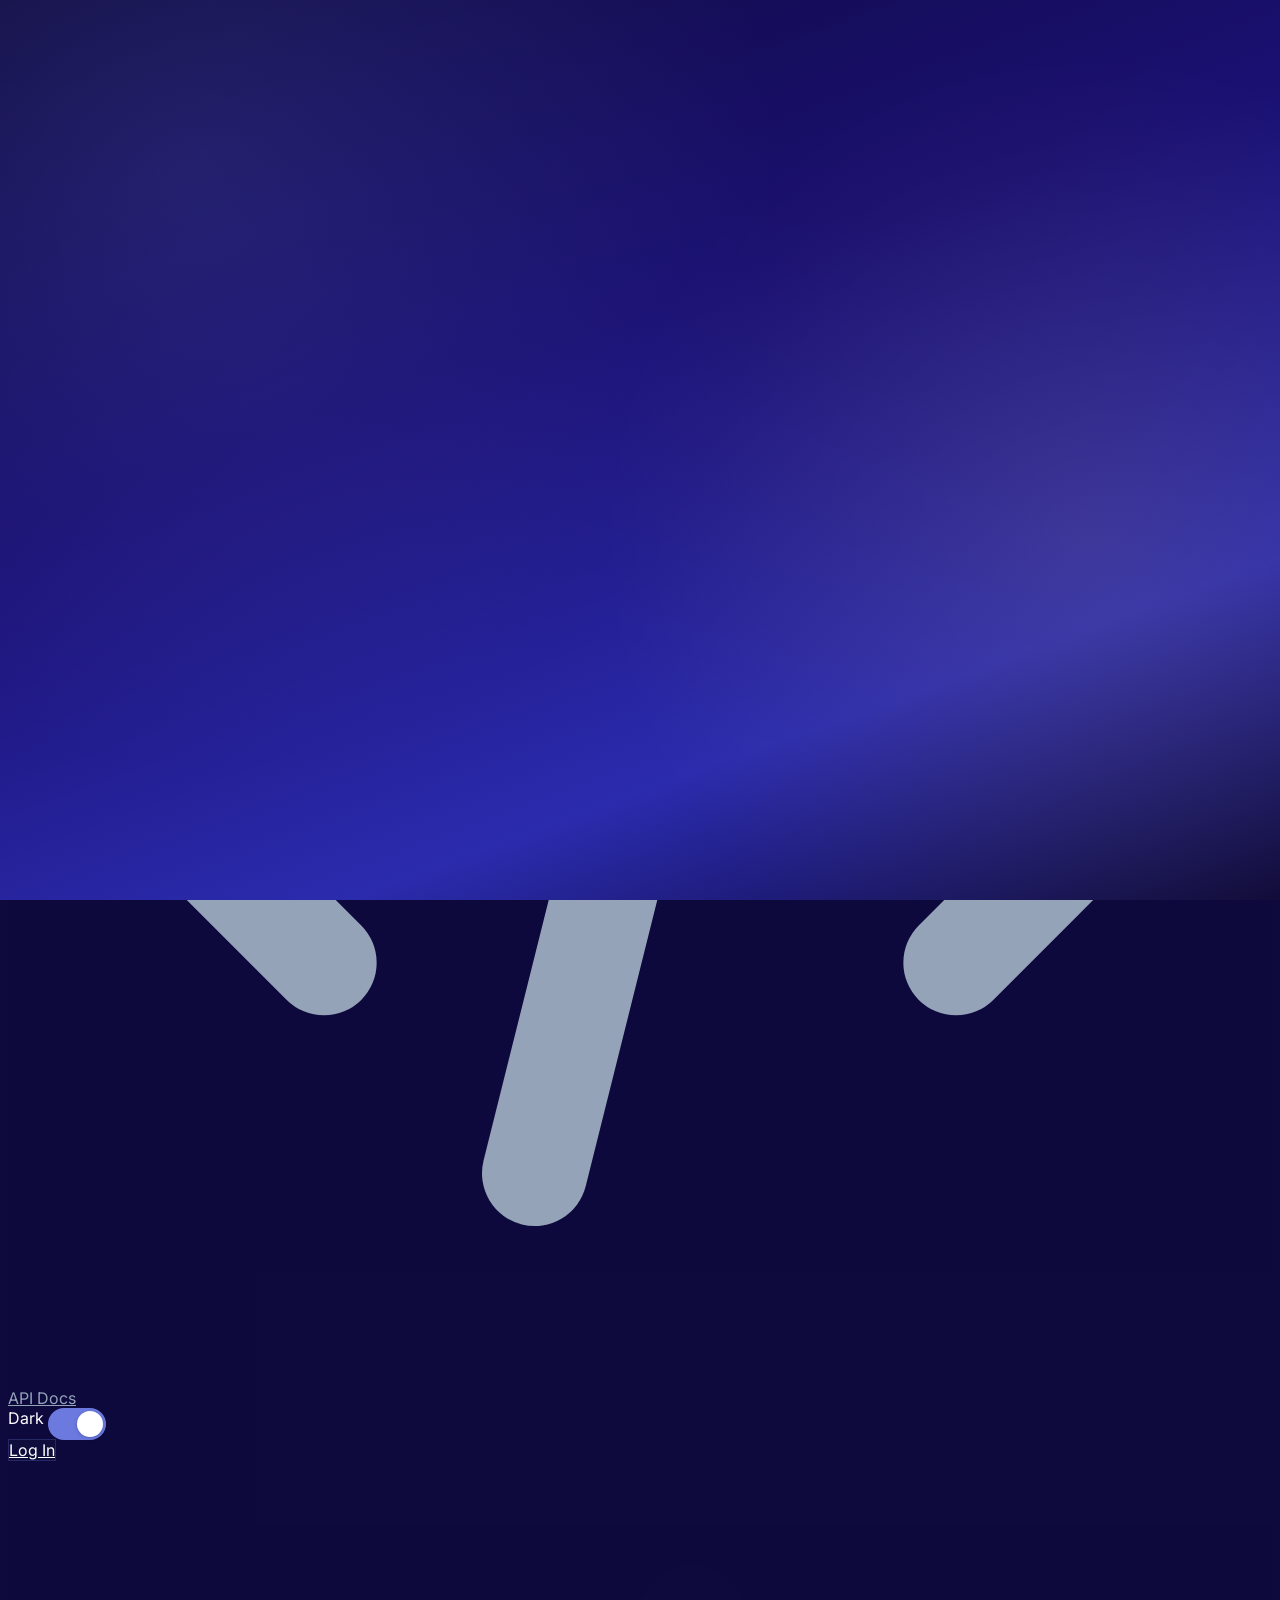
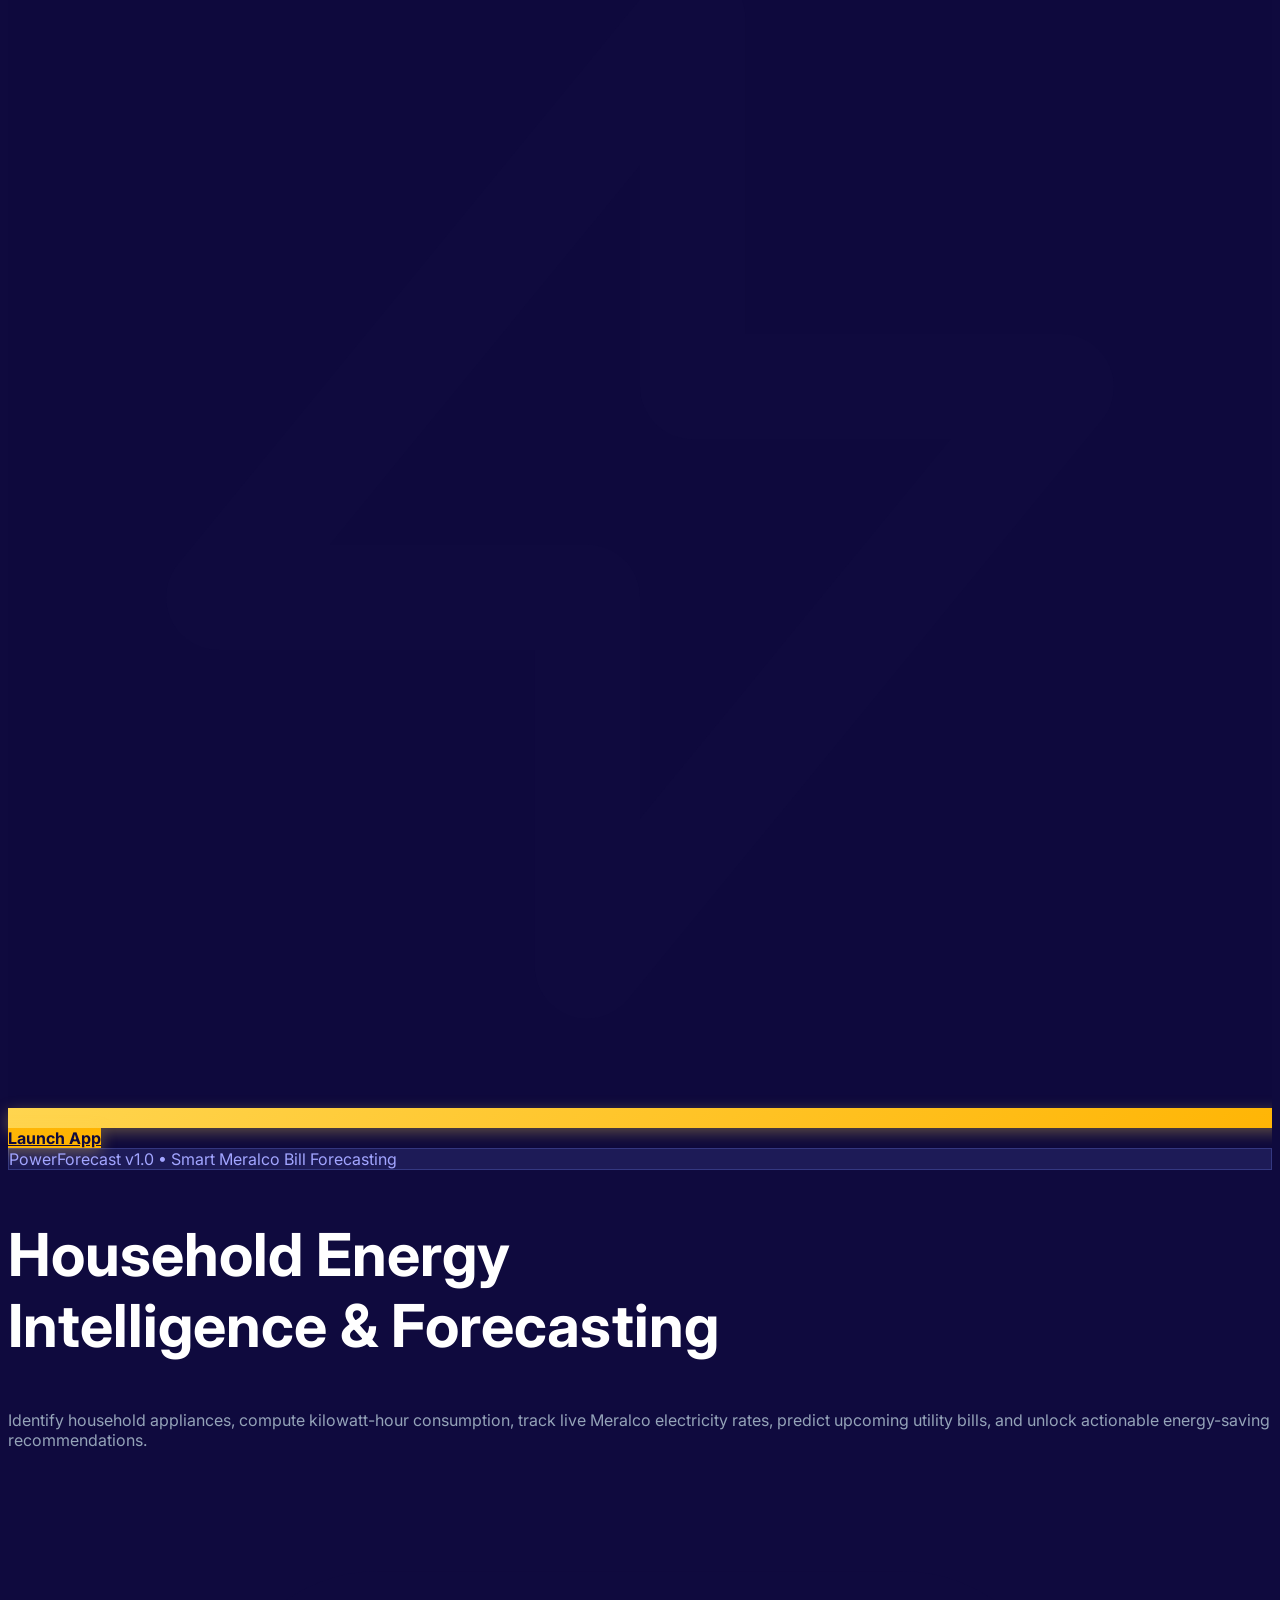
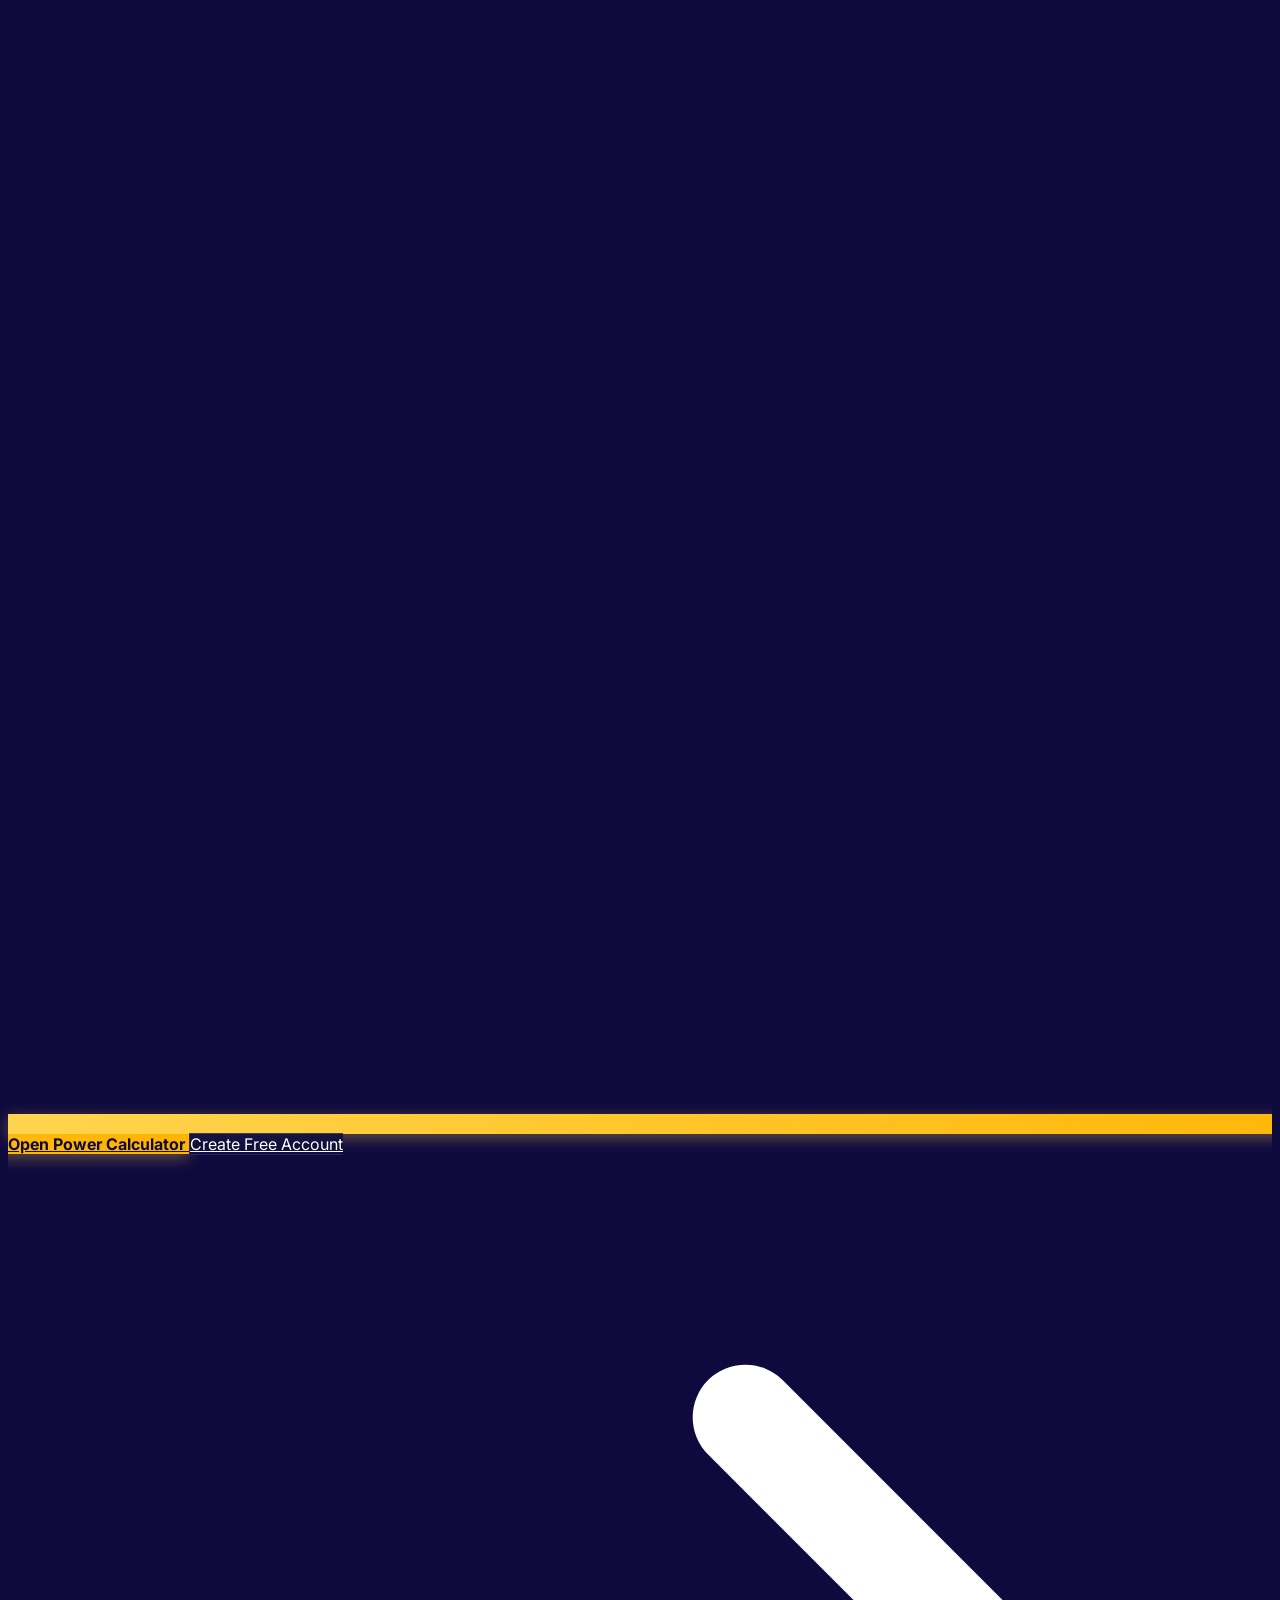
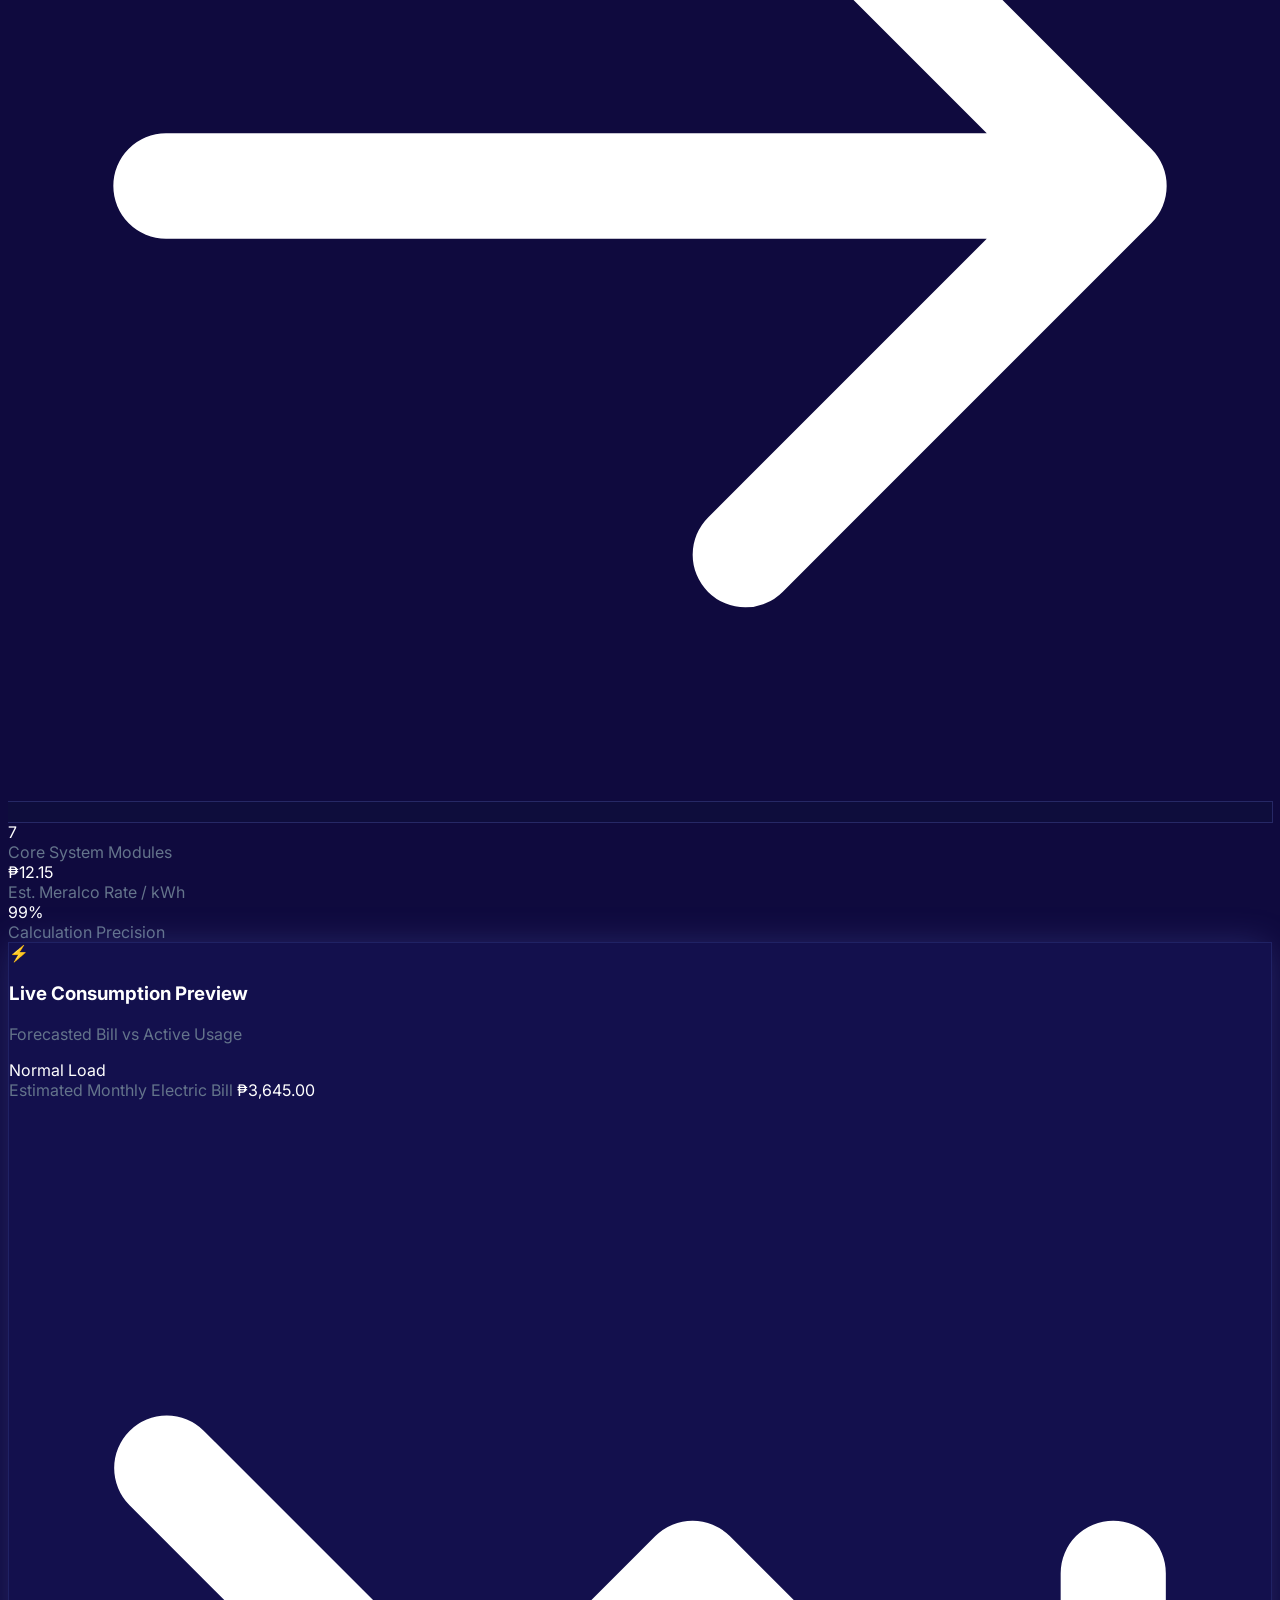
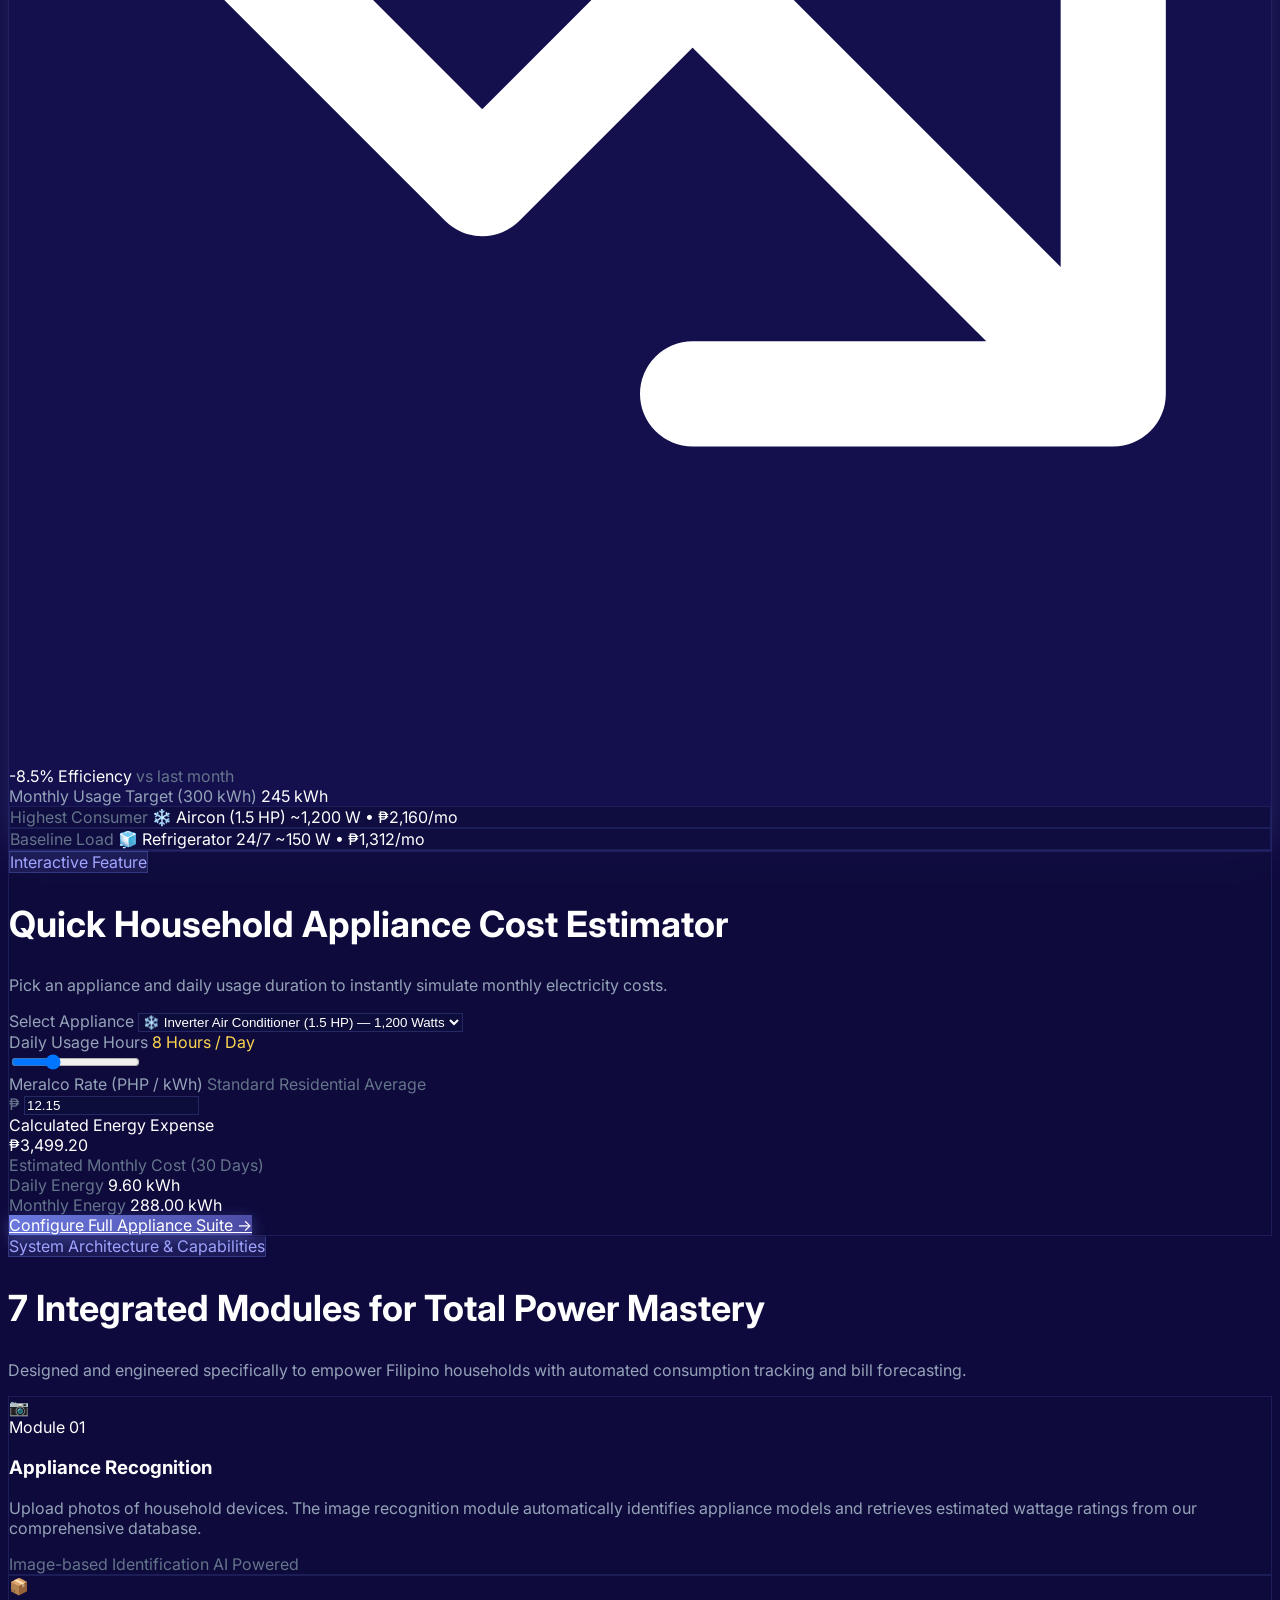
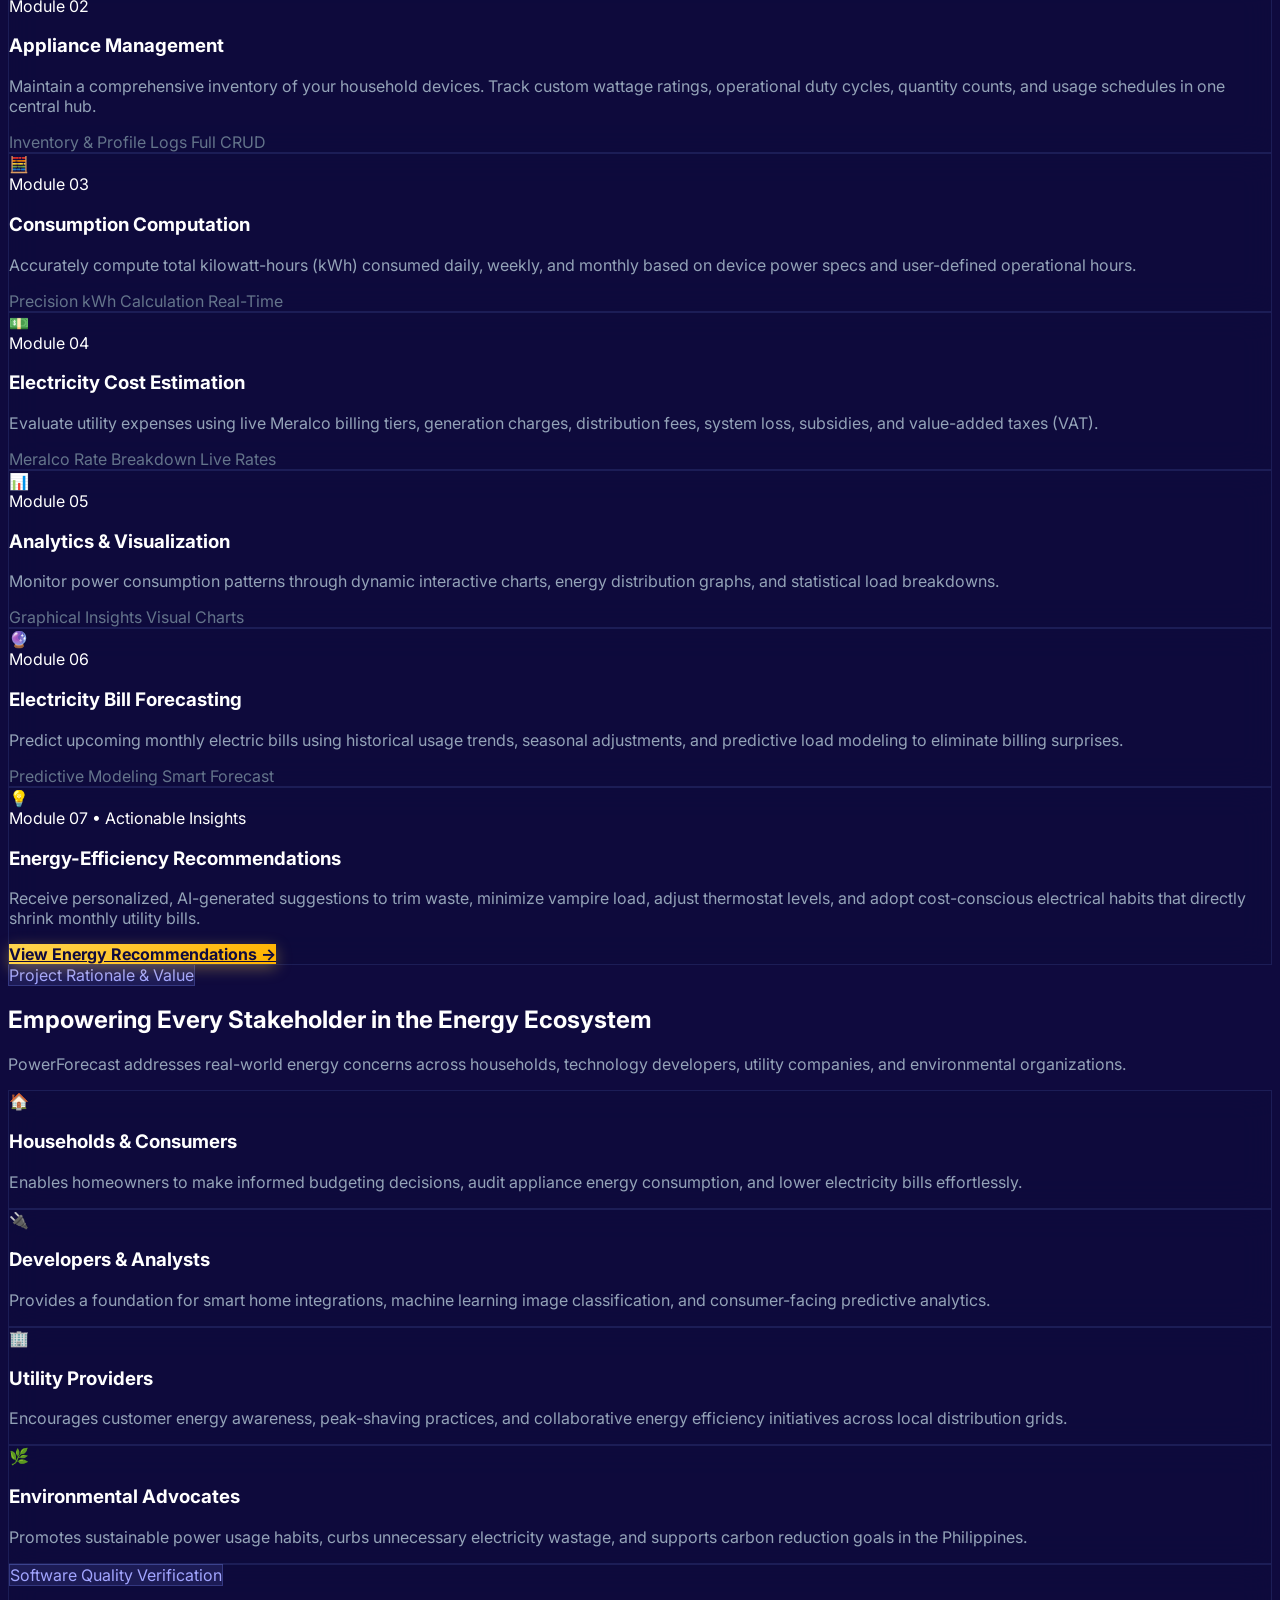
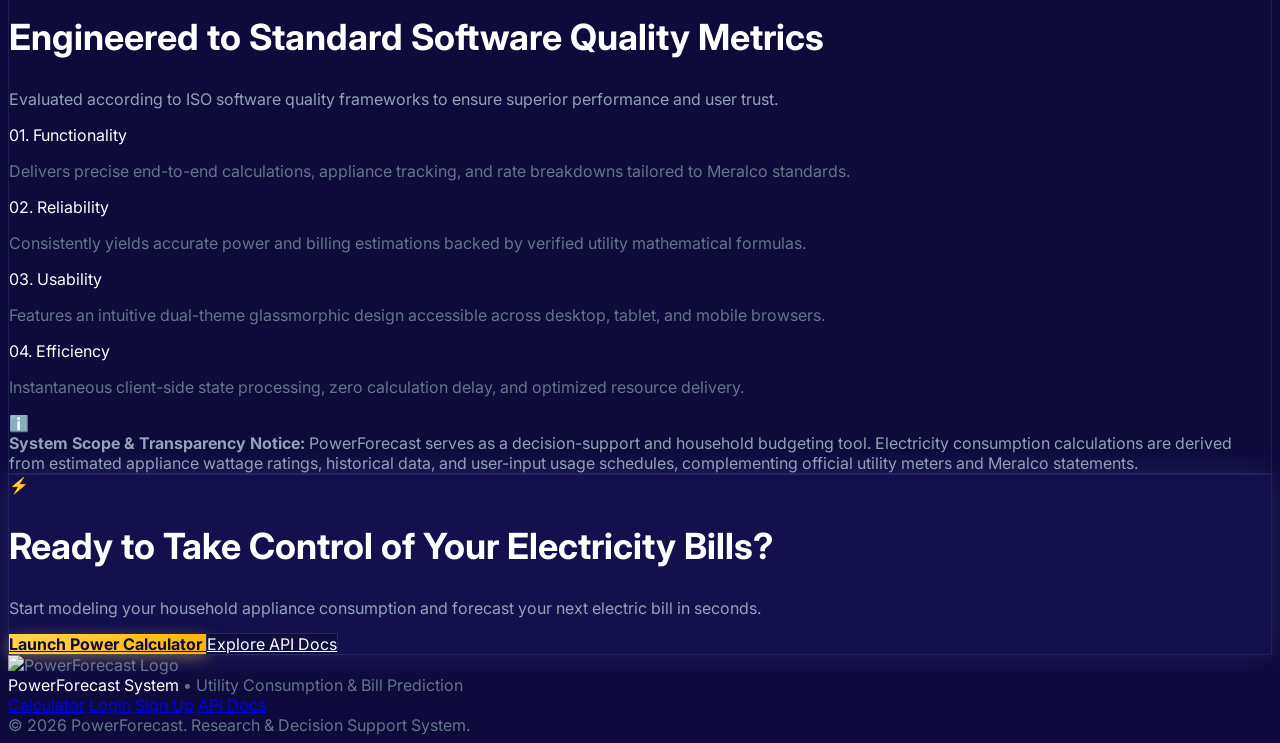
==== index.html @ 188439d1 "Refactor layout responsiveness across all screen sizes and move mobile header controls into hamburge" ====
<!DOCTYPE html>
<html lang="en" data-theme="dark">
<head>
    <meta charset="UTF-8">
    <meta name="viewport" content="width=device-width, initial-scale=1.0">
    <meta name="description" content="PowerForecast - Smart Utility Consumption & Bill Prediction System for Households. Estimate electricity usage, calculate Meralco bills, recognize appliances, and forecast utility expenses.">
    <title>PowerForecast — Household Utility & Bill Prediction System</title>
    <!-- Tailwind CSS CDN -->
    <script src="https://cdn.tailwindcss.com"></script>
    <!-- Google Fonts (Inter) -->
    <link rel="preconnect" href="https://fonts.googleapis.com">
    <link rel="preconnect" href="https://fonts.gstatic.com" crossorigin>
    <link href="https://fonts.googleapis.com/css2?family=Inter:wght@300;400;500;600;700;800;900&display=swap" rel="stylesheet">
    <script>
        (function() {
            const savedTheme = localStorage.getItem('powerforecast_theme');
            if (savedTheme === 'light') {
                document.documentElement.setAttribute('data-theme', 'light');
            } else {
                document.documentElement.setAttribute('data-theme', 'dark');
            }
        })();
    </script>
    <script>
        tailwind.config = {
            darkMode: 'class',
            theme: {
                extend: {
                    fontFamily: {
                        sans: ['Inter', 'sans-serif'],
                    },
                    colors: {
                        pf: {
                            50: '#eef0ff',
                            100: '#dfe3ff',
                            200: '#c5caff',
                            300: '#a2a5ff',
                            400: '#8183fc',
                            500: '#6c7ae0',
                            600: '#5a5cc7',
                            700: '#4a49a2',
                            800: '#1a1072',
                            900: '#0d0d5e',
                            950: '#090940',
                        },
                        accent: {
                            400: '#ffd54f',
                            500: '#ffc107',
                        }
                    }
                }
            }
        }
    </script>
    <style>
        :root {
            --transition-speed: 0.5s;
            --transition-ease: cubic-bezier(0.4, 0, 0.2, 1);
        }

        /* ===== Theme Variables ===== */
        [data-theme="dark"] {
            --page-bg: #0f0a3e;
            --card-bg: rgba(15, 12, 60, 0.72);
            --card-border: rgba(108, 122, 224, 0.16);
            --card-glow-bg: rgba(20, 18, 80, 0.85);
            --text-primary: #ffffff;
            --text-secondary: #94a3b8;
            --text-muted: #64748b;
            --input-bg: rgba(15, 15, 60, 0.85);
            --input-border: rgba(108, 122, 224, 0.25);
            --input-focus: #6c7ae0;
            --accent: #6c7ae0;
            --accent-text: #a2a5ff;
            --highlight: #ffd54f;
            --toggle-label-color: #ffffff;
            --logo-text-color: #ffffff;
            --badge-bg: rgba(108, 122, 224, 0.15);
            --badge-border: rgba(108, 122, 224, 0.3);
            --nav-bg: rgba(15, 10, 62, 0.85);
        }

        [data-theme="light"] {
            --page-bg: #f5f5ff;
            --card-bg: rgba(255, 255, 255, 0.90);
            --card-border: rgba(108, 122, 224, 0.2);
            --card-glow-bg: rgba(255, 255, 255, 0.95);
            --text-primary: #100b46;
            --text-secondary: #3d3e75;
            --text-muted: #696b9e;
            --input-bg: #ffffff;
            --input-border: rgba(108, 122, 224, 0.28);
            --input-focus: #5a5cc7;
            --accent: #5a5cc7;
            --accent-text: #3b3a8c;
            --highlight: #d97706;
            --toggle-label-color: #1a1072;
            --logo-text-color: #1a1072;
            --badge-bg: rgba(90, 92, 199, 0.1);
            --badge-border: rgba(90, 92, 199, 0.25);
            --nav-bg: rgba(255, 255, 255, 0.88);
        }

        html {
            scroll-behavior: smooth;
        }

        body {
            font-family: 'Inter', sans-serif;
            background-color: var(--page-bg);
            color: var(--text-primary);
            transition: background-color var(--transition-speed) var(--transition-ease),
                        color var(--transition-speed) var(--transition-ease);
            overflow-x: hidden;
        }

        /* Background layers */
        .bg-layer {
            position: fixed;
            inset: 0;
            z-index: 0;
            pointer-events: none;
            transition: opacity var(--transition-speed) var(--transition-ease);
        }
        .bg-dark-layer {
            background: 
                radial-gradient(circle at 15% 20%, rgba(108, 122, 224, 0.18) 0%, transparent 45%),
                radial-gradient(circle at 85% 60%, rgba(255, 213, 79, 0.10) 0%, transparent 40%),
                linear-gradient(160deg, #0f0a3e 0%, #1a1072 40%, #2b2bae 75%, #0d0938 100%);
            opacity: 1;
        }
        .bg-light-layer {
            background: 
                radial-gradient(circle at 20% 20%, rgba(108, 122, 224, 0.15) 0%, transparent 50%),
                radial-gradient(circle at 80% 80%, rgba(255, 193, 7, 0.12) 0%, transparent 45%),
                linear-gradient(160deg, #ffffff 0%, #f5f5ff 35%, #e8e6f8 70%, #d8d4f0 100%);
            opacity: 0;
        }
        [data-theme="light"] .bg-dark-layer { opacity: 0; }
        [data-theme="light"] .bg-light-layer { opacity: 1; }

        /* Glassmorphic Cards */
        .glass-card {
            background: var(--card-bg);
            backdrop-filter: blur(16px);
            -webkit-backdrop-filter: blur(16px);
            border: 1px solid var(--card-border);
            transition: background var(--transition-speed) var(--transition-ease),
                        border-color var(--transition-speed) var(--transition-ease),
                        transform 0.3s ease, box-shadow 0.3s ease;
        }
        .glass-card:hover {
            border-color: rgba(108, 122, 224, 0.4);
            box-shadow: 0 12px 30px -10px rgba(108, 122, 224, 0.25);
        }

        .glow-card {
            background: var(--card-glow-bg);
            backdrop-filter: blur(20px);
            -webkit-backdrop-filter: blur(20px);
            border: 1px solid var(--card-border);
            box-shadow: 0 0 35px -5px rgba(108, 122, 224, 0.3);
        }

        /* Typography & Theme Classes */
        .t-primary { color: var(--text-primary); transition: color var(--transition-speed) var(--transition-ease); }
        .t-secondary { color: var(--text-secondary); transition: color var(--transition-speed) var(--transition-ease); }
        .t-muted { color: var(--text-muted); transition: color var(--transition-speed) var(--transition-ease); }
        .t-accent { color: var(--accent-text); transition: color var(--transition-speed) var(--transition-ease); }
        .text-gold { color: var(--highlight); }

        /* Form elements */
        .pf-input {
            background: var(--input-bg);
            border: 1px solid var(--input-border);
            color: var(--text-primary);
            transition: all 0.2s ease;
        }
        .pf-input:focus {
            border-color: var(--input-focus);
            box-shadow: 0 0 0 3px rgba(108, 122, 224, 0.25);
            outline: none;
        }

        /* Buttons */
        .btn-primary {
            background: linear-gradient(135deg, #6c7ae0 0%, #4a49a2 100%);
            color: #ffffff;
            box-shadow: 0 4px 15px rgba(108, 122, 224, 0.4);
            transition: all 0.25s ease;
        }
        .btn-primary:hover {
            transform: translateY(-2px);
            box-shadow: 0 8px 25px rgba(108, 122, 224, 0.6);
            filter: brightness(1.08);
        }

        .btn-gold {
            background: linear-gradient(135deg, #ffd54f 0%, #ffb300 100%);
            color: #0f0a3e;
            font-weight: 700;
            box-shadow: 0 4px 15px rgba(255, 213, 79, 0.35);
            transition: all 0.25s ease;
        }
        .btn-gold:hover {
            transform: translateY(-2px);
            box-shadow: 0 8px 25px rgba(255, 213, 79, 0.55);
            filter: brightness(1.05);
        }

        .btn-secondary {
            background: var(--input-bg);
            border: 1px solid var(--input-border);
            color: var(--text-primary);
            transition: all 0.2s ease;
        }
        .btn-secondary:hover {
            border-color: var(--accent);
            color: var(--accent-text);
            transform: translateY(-1px);
        }

        /* Toggle switch */
        .toggle-switch { position: relative; width: 58px; height: 32px; cursor: pointer; display: inline-block; }
        .toggle-switch input { opacity: 0; width: 0; height: 0; }
        .toggle-slider {
            position: absolute; inset: 0;
            background: rgba(108, 122, 224, 0.3);
            border-radius: 16px;
            transition: background 0.3s ease;
        }
        .toggle-slider::before {
            content: '';
            position: absolute; top: 3px; left: 3px;
            width: 26px; height: 26px;
            background: #ffffff;
            border-radius: 50%;
            transition: transform 0.3s ease;
            box-shadow: 0 1px 4px rgba(0,0,0,0.2);
        }
        .toggle-switch input:checked + .toggle-slider { background: var(--accent); }
        .toggle-switch input:checked + .toggle-slider::before { transform: translateX(26px); }

        /* Module card badges */
        .module-badge {
            background: var(--badge-bg);
            border: 1px solid var(--badge-border);
            color: var(--accent-text);
        }

        /* Custom scrollbar */
        ::-webkit-scrollbar { width: 8px; }
        ::-webkit-scrollbar-track { background: transparent; }
        ::-webkit-scrollbar-thumb { background: var(--input-border); border-radius: 4px; }

        /* ===== Responsive: Fluid Typography ===== */
        .hero-heading { font-size: clamp(1.875rem, 4vw + 0.5rem, 3.75rem); }
        .section-heading { font-size: clamp(1.5rem, 3vw + 0.25rem, 2.25rem); }

        /* ===== Mobile Hamburger Menu ===== */
        .hamburger-btn {
            display: none;
            align-items: center;
            justify-content: center;
            width: 44px;
            height: 44px;
            border: none;
            background: transparent;
            cursor: pointer;
            color: var(--text-primary);
            padding: 0;
            -webkit-tap-highlight-color: transparent;
        }
        .hamburger-btn svg { width: 24px; height: 24px; }

        .mobile-menu-overlay {
            display: none;
            position: fixed;
            inset: 0;
            background: rgba(0,0,0,0.5);
            backdrop-filter: blur(4px);
            -webkit-backdrop-filter: blur(4px);
            z-index: 55;
            opacity: 0;
            transition: opacity 0.3s ease;
        }
        .mobile-menu-overlay.active { opacity: 1; }

        .mobile-menu-drawer {
            display: none;
            position: fixed;
            top: 0;
            right: 0;
            width: min(320px, 85vw);
            height: 100%;
            z-index: 60;
            background: var(--nav-bg);
            backdrop-filter: blur(20px);
            -webkit-backdrop-filter: blur(20px);
            border-left: 1px solid var(--card-border);
            flex-direction: column;
            padding: 0;
            transform: translateX(100%);
            transition: transform 0.35s cubic-bezier(0.4, 0, 0.2, 1);
            overflow-y: auto;
        }
        .mobile-menu-drawer.active { transform: translateX(0); }

        .mobile-menu-header {
            display: flex;
            align-items: center;
            justify-content: space-between;
            padding: 1rem 1.25rem;
            border-bottom: 1px solid var(--card-border);
        }
        .mobile-menu-close {
            width: 44px;
            height: 44px;
            display: flex;
            align-items: center;
            justify-content: center;
            border: none;
            background: transparent;
            cursor: pointer;
            color: var(--text-primary);
            border-radius: 0.75rem;
        }
        .mobile-menu-close:hover { background: rgba(108, 122, 224, 0.1); }
        .mobile-menu-close svg { width: 24px; height: 24px; }

        .mobile-menu-links {
            display: flex;
            flex-direction: column;
            padding: 1rem;
            gap: 0.25rem;
        }
        .mobile-menu-links a {
            display: flex;
            align-items: center;
            gap: 0.5rem;
            padding: 0.875rem 1rem;
            border-radius: 0.75rem;
            font-size: 0.9375rem;
            font-weight: 500;
            color: var(--text-secondary);
            text-decoration: none;
            transition: all 0.2s ease;
            min-height: 44px;
        }
        .mobile-menu-links a:hover {
            background: rgba(108, 122, 224, 0.1);
            color: var(--accent-text);
        }

        .mobile-menu-actions {
            padding: 1rem 1.25rem;
            border-top: 1px solid var(--card-border);
            display: flex;
            flex-direction: column;
            gap: 0.75rem;
            margin-top: auto;
        }

        /* ===== Responsive Breakpoints ===== */

        /* Mobile: < 480px */
        @media (max-width: 480px) {
            .stats-grid { grid-template-columns: 1fr !important; text-align: center; }
            .hero-cta-wrap { flex-direction: column; align-items: stretch; }
            .hero-cta-wrap a { justify-content: center; width: 100%; }
        }

        /* Mobile & Tablet: < 768px — Show hamburger */
        @media (max-width: 767px) {
            .hamburger-btn { display: flex; }
            .mobile-menu-overlay,
            .mobile-menu-drawer { display: block; }
            .mobile-menu-drawer { display: flex; }
            .desktop-header-actions .login-btn-desktop { display: none !important; }
        }

        /* Touch targets for touch devices */
        @media (pointer: coarse) {
            .btn-primary, .btn-gold, .btn-secondary,
            a[class*="btn-"], button {
                min-height: 44px;
            }
        }

        /* Ultra-wide: > 1440px */
        @media (min-width: 1441px) {
            .max-w-7xl { max-width: 90rem; }
        }
    </style>
</head>
<body class="min-h-screen flex flex-col relative">

    <!-- Background Animated Gradients -->
    <div class="bg-layer bg-dark-layer"></div>
    <div class="bg-layer bg-light-layer"></div>

    <div class="relative z-10 flex flex-col min-h-screen">

        <!-- Navigation Bar -->
        <header class="sticky top-0 z-50 backdrop-blur-xl border-b transition-all" style="background: var(--nav-bg); border-color: var(--card-border);">
            <div class="max-w-7xl mx-auto px-4 sm:px-6 lg:px-8 py-4 flex items-center justify-between">
                <!-- Brand Logo & Title -->
                <a href="index.html" class="flex items-center gap-3 group">
                    <img src="Assets/LOGO.png" alt="PowerForecast Logo" class="w-10 h-auto drop-shadow-lg group-hover:scale-105 transition-transform">
                    <div>
                        <div class="flex items-center gap-2">
                            <span class="text-xl font-extrabold tracking-tight t-primary">power</span>
                            <span class="text-xl font-extrabold tracking-tight text-gold">forecast</span>
                        </div>
                        <p class="text-[10px] uppercase font-semibold tracking-wider t-muted">Utility & Bill Prediction</p>
                    </div>
                </a>

                <!-- Desktop Nav Links -->
                <nav class="hidden md:flex items-center gap-8 text-sm font-medium" id="desktop-nav">
                    <a href="#features" class="t-secondary hover:t-accent transition-colors">Core Modules</a>
                    <a href="#demo" class="t-secondary hover:t-accent transition-colors">Live Estimator</a>
                    <a href="#impact" class="t-secondary hover:t-accent transition-colors">System Impact</a>
                    <a href="#quality" class="t-secondary hover:t-accent transition-colors">Software Metrics</a>
                    <a href="docs.html" class="t-secondary hover:t-accent transition-colors flex items-center gap-1.5">
                        <svg class="w-4 h-4 text-pf-400" fill="none" stroke="currentColor" viewBox="0 0 24 24">
                            <path stroke-linecap="round" stroke-linejoin="round" stroke-width="2" d="M10 20l4-16m4 4l4 4-4 4M6 16l-4-4 4-4" />
                        </svg>
                        API Docs
                    </a>
                </nav>

                <!-- Actions & Theme Toggle -->
                <div class="flex items-center gap-3 desktop-header-actions">
                    <!-- Theme Toggle -->
                    <div class="flex items-center gap-2 mr-2">
                        <span class="text-xs font-semibold hidden sm:inline" id="theme-label" style="color: var(--toggle-label-color);">Dark</span>
                        <label class="toggle-switch" aria-label="Toggle Theme">
                            <input type="checkbox" id="theme-checkbox" checked onchange="toggleTheme()">
                            <span class="toggle-slider"></span>
                        </label>
                    </div>

                    <a href="login.html" class="login-btn-desktop px-4 py-2 rounded-xl text-sm font-semibold btn-secondary hidden sm:inline-flex items-center gap-2">
                        Log In
                    </a>
                    <a href="home.html" class="hidden sm:flex px-5 py-2.5 rounded-xl text-sm font-bold btn-gold items-center gap-2">
                        <svg class="w-4 h-4" fill="none" stroke="currentColor" viewBox="0 0 24 24">
                            <path stroke-linecap="round" stroke-linejoin="round" stroke-width="2" d="M13 10V3L4 14h7v7l9-11h-7z" />
                        </svg>
                        Launch App
                    </a>

                    <!-- Mobile Hamburger Button -->
                    <button class="hamburger-btn" id="mobile-menu-btn" aria-label="Open navigation menu">
                        <svg fill="none" stroke="currentColor" viewBox="0 0 24 24" stroke-width="2">
                            <path stroke-linecap="round" stroke-linejoin="round" d="M3.75 6.75h16.5M3.75 12h16.5m-16.5 5.25h16.5" />
                        </svg>
                    </button>
                </div>
            </div>
        </header>

        <!-- Mobile Menu Overlay -->
        <div class="mobile-menu-overlay" id="mobile-menu-overlay"></div>

        <!-- Mobile Menu Drawer -->
        <nav class="mobile-menu-drawer" id="mobile-menu-drawer" aria-label="Mobile navigation">
            <div class="mobile-menu-header">
                <a href="index.html" class="flex items-center gap-2">
                    <img src="Assets/LOGO.png" alt="PowerForecast Logo" class="w-8 h-auto">
                    <div class="flex items-center gap-1">
                        <span class="text-lg font-extrabold tracking-tight t-primary">power</span>
                        <span class="text-lg font-extrabold tracking-tight text-gold">forecast</span>
                    </div>
                </a>
                <button class="mobile-menu-close" id="mobile-menu-close" aria-label="Close navigation menu">
                    <svg fill="none" stroke="currentColor" viewBox="0 0 24 24" stroke-width="2">
                        <path stroke-linecap="round" stroke-linejoin="round" d="M6 18L18 6M6 6l12 12" />
                    </svg>
                </button>
            </div>
            <div class="mobile-menu-links">
                <a href="#features" onclick="closeMobileMenu()">Core Modules</a>
                <a href="#demo" onclick="closeMobileMenu()">Live Estimator</a>
                <a href="#impact" onclick="closeMobileMenu()">System Impact</a>
                <a href="#quality" onclick="closeMobileMenu()">Software Metrics</a>
                <a href="docs.html">
                    <svg class="w-4 h-4 text-pf-400" fill="none" stroke="currentColor" viewBox="0 0 24 24">
                        <path stroke-linecap="round" stroke-linejoin="round" stroke-width="2" d="M10 20l4-16m4 4l4 4-4 4M6 16l-4-4 4-4" />
                    </svg>
                    API Docs
                </a>
            </div>
            <div class="mobile-menu-actions">
                <a href="login.html" class="px-4 py-2.5 rounded-xl text-sm font-semibold btn-secondary flex items-center justify-center gap-2">
                    Log In
                </a>
                <a href="home.html" class="px-5 py-2.5 rounded-xl text-sm font-bold btn-gold flex items-center justify-center gap-2">
                    <svg class="w-4 h-4" fill="none" stroke="currentColor" viewBox="0 0 24 24">
                        <path stroke-linecap="round" stroke-linejoin="round" stroke-width="2" d="M13 10V3L4 14h7v7l9-11h-7z" />
                    </svg>
                    Launch App
                </a>
            </div>
        </nav>

        <!-- Hero Section -->
        <section class="max-w-7xl mx-auto px-4 sm:px-6 lg:px-8 pt-12 pb-16 lg:pt-20 lg:pb-24 flex flex-col lg:flex-row items-center gap-12">
            <!-- Left Hero Content -->
            <div class="flex-1 text-center lg:text-left flex flex-col items-center lg:items-start">
                <div class="inline-flex items-center gap-2 px-3.5 py-1.5 rounded-full text-xs font-bold uppercase tracking-wider mb-6 module-badge">
                    <span class="w-2 h-2 rounded-full bg-emerald-400 animate-pulse"></span>
                    PowerForecast v1.0 • Smart Meralco Bill Forecasting
                </div>
                
                <h1 class="font-black tracking-tight leading-tight t-primary hero-heading">
                    Household Energy <br class="hidden sm:inline">
                    <span class="bg-gradient-to-r from-pf-400 via-indigo-400 to-amber-300 bg-clip-text text-transparent">Intelligence & Forecasting</span>
                </h1>

                <p class="mt-6 text-base sm:text-lg t-secondary max-w-2xl leading-relaxed">
                    Identify household appliances, compute kilowatt-hour consumption, track live Meralco electricity rates, predict upcoming utility bills, and unlock actionable energy-saving recommendations.
                </p>

                <div class="mt-8 flex flex-wrap justify-center lg:justify-start gap-4 hero-cta-wrap">
                    <a href="home.html" class="px-7 py-3.5 rounded-2xl text-base font-bold btn-gold flex items-center gap-2.5 shadow-lg">
                        <svg class="w-5 h-5" fill="none" stroke="currentColor" viewBox="0 0 24 24">
                            <path stroke-linecap="round" stroke-linejoin="round" stroke-width="2" d="M9 7h6m0 10v-3m-3 3h.01M9 17h.01M9 14h.01M12 14h.01M15 11h.01M12 11h.01M9 11h.01M7 21h10a2 2 0 002-2V5a2 2 0 00-2-2H7a2 2 0 00-2 2v14a2 2 0 002 2z" />
                        </svg>
                        Open Power Calculator
                    </a>
                    <a href="signup.html" class="px-7 py-3.5 rounded-2xl text-base font-semibold btn-secondary flex items-center gap-2">
                        Create Free Account
                        <svg class="w-4 h-4 text-pf-400" fill="none" stroke="currentColor" viewBox="0 0 24 24">
                            <path stroke-linecap="round" stroke-linejoin="round" stroke-width="2" d="M14 5l7 7m0 0l-7 7m7-7H3" />
                        </svg>
                    </a>
                </div>

                <!-- Stats summary bar -->
                <div class="mt-12 grid grid-cols-1 sm:grid-cols-3 gap-6 pt-8 border-t border-slate-700/30 w-full max-w-lg stats-grid">
                    <div>
                        <div class="text-2xl sm:text-3xl font-extrabold t-primary">7</div>
                        <div class="text-xs font-medium t-muted uppercase tracking-wider mt-1">Core System Modules</div>
                    </div>
                    <div>
                        <div class="text-2xl sm:text-3xl font-extrabold text-amber-400">₱12.15</div>
                        <div class="text-xs font-medium t-muted uppercase tracking-wider mt-1">Est. Meralco Rate / kWh</div>
                    </div>
                    <div>
                        <div class="text-2xl sm:text-3xl font-extrabold text-emerald-400">99%</div>
                        <div class="text-xs font-medium t-muted uppercase tracking-wider mt-1">Calculation Precision</div>
                    </div>
                </div>
            </div>

            <!-- Right Hero Card Graphic -->
            <div class="flex-1 w-full max-w-lg">
                <div class="glow-card p-6 sm:p-8 rounded-3xl relative overflow-hidden">
                    <div class="absolute -right-12 -top-12 w-40 h-40 bg-pf-500/20 rounded-full blur-2xl pointer-events-none"></div>
                    
                    <div class="flex items-center justify-between pb-4 border-b border-slate-700/40 mb-6">
                        <div class="flex items-center gap-3">
                            <div class="w-10 h-10 rounded-xl bg-pf-500/20 flex items-center justify-center text-pf-400 font-bold">
                                ⚡
                            </div>
                            <div>
                                <h3 class="text-base font-bold t-primary">Live Consumption Preview</h3>
                                <p class="text-xs t-muted">Forecasted Bill vs Active Usage</p>
                            </div>
                        </div>
                        <span class="px-2.5 py-1 rounded-full text-xs font-semibold bg-emerald-500/10 border border-emerald-500/30 text-emerald-400">
                            Normal Load
                        </span>
                    </div>

                    <!-- Mini Bill Meter -->
                    <div class="space-y-4">
                        <div class="p-4 rounded-2xl bg-pf-950/40 border border-pf-500/20 flex items-center justify-between">
                            <div>
                                <span class="text-xs font-medium t-muted block">Estimated Monthly Electric Bill</span>
                                <span class="text-3xl font-extrabold text-amber-400">₱3,645.00</span>
                            </div>
                            <div class="text-right">
                                <span class="text-xs font-semibold text-emerald-400 flex items-center justify-end gap-1">
                                    <svg class="w-3.5 h-3.5" fill="none" stroke="currentColor" viewBox="0 0 24 24">
                                        <path stroke-linecap="round" stroke-linejoin="round" stroke-width="2" d="M13 17h8m0 0V9m0 8l-8-8-4 4-6-6" />
                                    </svg>
                                    -8.5% Efficiency
                                </span>
                                <span class="text-[11px] t-muted">vs last month</span>
                            </div>
                        </div>

                        <!-- Graph simulation bars -->
                        <div class="space-y-2 pt-2">
                            <div class="flex justify-between text-xs t-secondary font-medium">
                                <span>Monthly Usage Target (300 kWh)</span>
                                <span class="t-primary font-bold">245 kWh</span>
                            </div>
                            <div class="w-full h-3 rounded-full bg-slate-800/80 overflow-hidden flex">
                                <div class="h-full bg-indigo-500" style="width: 50%"></div>
                                <div class="h-full bg-emerald-400" style="width: 25%"></div>
                                <div class="h-full bg-amber-400" style="width: 7%"></div>
                            </div>
                        </div>

                        <!-- Appliance Quick Snapshot -->
                        <div class="grid grid-cols-2 gap-3 pt-2">
                            <div class="p-3 rounded-xl glass-card text-left">
                                <span class="text-xs t-muted block">Highest Consumer</span>
                                <span class="text-sm font-bold t-primary flex items-center gap-1.5 mt-0.5">
                                    ❄️ Aircon (1.5 HP)
                                </span>
                                <span class="text-[11px] text-pf-400 font-semibold block mt-1">~1,200 W • ₱2,160/mo</span>
                            </div>
                            <div class="p-3 rounded-xl glass-card text-left">
                                <span class="text-xs t-muted block">Baseline Load</span>
                                <span class="text-sm font-bold t-primary flex items-center gap-1.5 mt-0.5">
                                    🧊 Refrigerator 24/7
                                </span>
                                <span class="text-[11px] text-pf-400 font-semibold block mt-1">~150 W • ₱1,312/mo</span>
                            </div>
                        </div>
                    </div>
                </div>
            </div>
        </section>

        <!-- Live Quick Estimator Demo Section -->
        <section id="demo" class="max-w-7xl mx-auto px-4 sm:px-6 lg:px-8 py-12">
            <div class="glass-card p-6 sm:p-10 rounded-3xl shadow-2xl relative overflow-hidden">
                <div class="max-w-3xl mx-auto text-center mb-8">
                    <span class="px-3 py-1 rounded-full text-xs font-bold uppercase tracking-wider module-badge inline-block mb-3">
                        Interactive Feature
                    </span>
                    <h2 class="font-extrabold t-primary section-heading">Quick Household Appliance Cost Estimator</h2>
                    <p class="mt-2 text-sm sm:text-base t-secondary">Pick an appliance and daily usage duration to instantly simulate monthly electricity costs.</p>
                </div>

                <div class="grid grid-cols-1 md:grid-cols-12 gap-8 items-center max-w-5xl mx-auto">
                    <!-- Calculator Controls -->
                    <div class="md:col-span-7 space-y-5">
                        <div>
                            <label class="block text-xs font-bold uppercase tracking-wider t-secondary mb-2">Select Appliance</label>
                            <select id="estimator-appliance" onchange="calculateEstimator()" class="w-full pf-input rounded-xl px-4 py-3 text-sm font-semibold">
                                <option value="1200|Inverter Air Conditioner (1.5 HP)">❄️ Inverter Air Conditioner (1.5 HP) — 1,200 Watts</option>
                                <option value="150|Two-Door Refrigerator (24/7)">🧊 Two-Door Refrigerator (24/7) — 150 Watts</option>
                                <option value="75|Stand Electric Fan">🌀 Stand Electric Fan — 75 Watts</option>
                                <option value="120|Smart LED Television 55″">📺 Smart LED Television 55″ — 120 Watts</option>
                                <option value="1800|Induction Cooker">🍳 Induction Cooker — 1,800 Watts</option>
                                <option value="65|Laptop Computer">💻 Laptop Computer — 65 Watts</option>
                                <option value="12|LED Bulb Lighting (x4)">💡 LED Lighting Setup — 48 Watts total</option>
                            </select>
                        </div>

                        <div>
                            <div class="flex justify-between items-center mb-2">
                                <label class="text-xs font-bold uppercase tracking-wider t-secondary">Daily Usage Hours</label>
                                <span class="text-sm font-bold text-gold" id="estimator-hours-val">8 Hours / Day</span>
                            </div>
                            <input type="range" id="estimator-hours" min="1" max="24" value="8" step="1" oninput="calculateEstimator()" class="w-full">
                        </div>

                        <div>
                            <div class="flex justify-between items-center mb-2">
                                <label class="text-xs font-bold uppercase tracking-wider t-secondary">Meralco Rate (PHP / kWh)</label>
                                <span class="text-xs t-muted font-medium">Standard Residential Average</span>
                            </div>
                            <div class="relative">
                                <span class="absolute left-4 top-3 t-muted font-bold">₱</span>
                                <input type="number" id="estimator-rate" value="12.15" step="0.01" min="1" oninput="calculateEstimator()" class="w-full pf-input rounded-xl pl-9 pr-4 py-2.5 text-sm font-semibold">
                            </div>
                        </div>
                    </div>

                    <!-- Calculator Output Card -->
                    <div class="md:col-span-5 p-6 rounded-2xl bg-pf-950/60 border border-pf-500/30 text-center flex flex-col justify-center space-y-4">
                        <span class="text-xs uppercase font-bold tracking-wider text-pf-400">Calculated Energy Expense</span>
                        <div>
                            <div class="text-3xl sm:text-4xl font-extrabold text-amber-400" id="estimator-cost">₱3,547.80</div>
                            <span class="text-xs t-muted">Estimated Monthly Cost (30 Days)</span>
                        </div>

                        <div class="pt-4 border-t border-slate-700/40 grid grid-cols-2 gap-2 text-xs">
                            <div class="p-2 rounded-lg bg-slate-900/50">
                                <span class="t-muted block">Daily Energy</span>
                                <span class="t-primary font-bold" id="estimator-daily-kwh">9.60 kWh</span>
                            </div>
                            <div class="p-2 rounded-lg bg-slate-900/50">
                                <span class="t-muted block">Monthly Energy</span>
                                <span class="t-primary font-bold" id="estimator-monthly-kwh">288.00 kWh</span>
                            </div>
                        </div>

                        <a href="home.html" class="w-full py-2.5 rounded-xl btn-primary text-xs font-bold uppercase tracking-wider block">
                            Configure Full Appliance Suite →
                        </a>
                    </div>
                </div>
            </div>
        </section>

        <!-- System Core Modules (7 System Modules from docx) -->
        <section id="features" class="max-w-7xl mx-auto px-4 sm:px-6 lg:px-8 py-16">
            <div class="text-center max-w-3xl mx-auto mb-16">
                <span class="px-3.5 py-1.5 rounded-full text-xs font-bold uppercase tracking-wider module-badge inline-block mb-3">
                    System Architecture & Capabilities
                </span>
                <h2 class="font-black t-primary tracking-tight section-heading">
                    7 Integrated Modules for Total Power Mastery
                </h2>
                <p class="mt-4 text-base t-secondary">
                    Designed and engineered specifically to empower Filipino households with automated consumption tracking and bill forecasting.
                </p>
            </div>

            <div class="grid grid-cols-1 md:grid-cols-2 lg:grid-cols-3 gap-8">
                <!-- Module 1: Appliance Recognition -->
                <div class="glass-card p-7 rounded-3xl flex flex-col justify-between group">
                    <div>
                        <div class="w-12 h-12 rounded-2xl bg-amber-500/10 border border-amber-500/30 flex items-center justify-center text-2xl mb-6 group-hover:scale-110 transition-transform">
                            📷
                        </div>
                        <span class="text-xs font-bold uppercase tracking-wider text-amber-400 block mb-1">Module 01</span>
                        <h3 class="text-xl font-bold t-primary mb-3">Appliance Recognition</h3>
                        <p class="text-sm t-secondary leading-relaxed">
                            Upload photos of household devices. The image recognition module automatically identifies appliance models and retrieves estimated wattage ratings from our comprehensive database.
                        </p>
                    </div>
                    <div class="mt-6 pt-4 border-t border-slate-700/30 text-xs font-medium t-muted flex items-center justify-between">
                        <span>Image-based Identification</span>
                        <span class="text-amber-400 font-semibold">AI Powered</span>
                    </div>
                </div>

                <!-- Module 2: Appliance Management -->
                <div class="glass-card p-7 rounded-3xl flex flex-col justify-between group">
                    <div>
                        <div class="w-12 h-12 rounded-2xl bg-indigo-500/10 border border-indigo-500/30 flex items-center justify-center text-2xl mb-6 group-hover:scale-110 transition-transform">
                            📦
                        </div>
                        <span class="text-xs font-bold uppercase tracking-wider text-pf-400 block mb-1">Module 02</span>
                        <h3 class="text-xl font-bold t-primary mb-3">Appliance Management</h3>
                        <p class="text-sm t-secondary leading-relaxed">
                            Maintain a comprehensive inventory of your household devices. Track custom wattage ratings, operational duty cycles, quantity counts, and usage schedules in one central hub.
                        </p>
                    </div>
                    <div class="mt-6 pt-4 border-t border-slate-700/30 text-xs font-medium t-muted flex items-center justify-between">
                        <span>Inventory & Profile Logs</span>
                        <span class="text-pf-400 font-semibold">Full CRUD</span>
                    </div>
                </div>

                <!-- Module 3: Electricity Consumption Computation -->
                <div class="glass-card p-7 rounded-3xl flex flex-col justify-between group">
                    <div>
                        <div class="w-12 h-12 rounded-2xl bg-emerald-500/10 border border-emerald-500/30 flex items-center justify-center text-2xl mb-6 group-hover:scale-110 transition-transform">
                            🧮
                        </div>
                        <span class="text-xs font-bold uppercase tracking-wider text-emerald-400 block mb-1">Module 03</span>
                        <h3 class="text-xl font-bold t-primary mb-3">Consumption Computation</h3>
                        <p class="text-sm t-secondary leading-relaxed">
                            Accurately compute total kilowatt-hours (kWh) consumed daily, weekly, and monthly based on device power specs and user-defined operational hours.
                        </p>
                    </div>
                    <div class="mt-6 pt-4 border-t border-slate-700/30 text-xs font-medium t-muted flex items-center justify-between">
                        <span>Precision kWh Calculation</span>
                        <span class="text-emerald-400 font-semibold">Real-Time</span>
                    </div>
                </div>

                <!-- Module 4: Electricity Cost Estimation -->
                <div class="glass-card p-7 rounded-3xl flex flex-col justify-between group">
                    <div>
                        <div class="w-12 h-12 rounded-2xl bg-sky-500/10 border border-sky-500/30 flex items-center justify-center text-2xl mb-6 group-hover:scale-110 transition-transform">
                            💵
                        </div>
                        <span class="text-xs font-bold uppercase tracking-wider text-sky-400 block mb-1">Module 04</span>
                        <h3 class="text-xl font-bold t-primary mb-3">Electricity Cost Estimation</h3>
                        <p class="text-sm t-secondary leading-relaxed">
                            Evaluate utility expenses using live Meralco billing tiers, generation charges, distribution fees, system loss, subsidies, and value-added taxes (VAT).
                        </p>
                    </div>
                    <div class="mt-6 pt-4 border-t border-slate-700/30 text-xs font-medium t-muted flex items-center justify-between">
                        <span>Meralco Rate Breakdown</span>
                        <span class="text-sky-400 font-semibold">Live Rates</span>
                    </div>
                </div>

                <!-- Module 5: Consumption Analytics & Visualization -->
                <div class="glass-card p-7 rounded-3xl flex flex-col justify-between group">
                    <div>
                        <div class="w-12 h-12 rounded-2xl bg-purple-500/10 border border-purple-500/30 flex items-center justify-center text-2xl mb-6 group-hover:scale-110 transition-transform">
                            📊
                        </div>
                        <span class="text-xs font-bold uppercase tracking-wider text-purple-400 block mb-1">Module 05</span>
                        <h3 class="text-xl font-bold t-primary mb-3">Analytics & Visualization</h3>
                        <p class="text-sm t-secondary leading-relaxed">
                            Monitor power consumption patterns through dynamic interactive charts, energy distribution graphs, and statistical load breakdowns.
                        </p>
                    </div>
                    <div class="mt-6 pt-4 border-t border-slate-700/30 text-xs font-medium t-muted flex items-center justify-between">
                        <span>Graphical Insights</span>
                        <span class="text-purple-400 font-semibold">Visual Charts</span>
                    </div>
                </div>

                <!-- Module 6: Electricity Bill Forecasting -->
                <div class="glass-card p-7 rounded-3xl flex flex-col justify-between group">
                    <div>
                        <div class="w-12 h-12 rounded-2xl bg-rose-500/10 border border-rose-500/30 flex items-center justify-center text-2xl mb-6 group-hover:scale-110 transition-transform">
                            🔮
                        </div>
                        <span class="text-xs font-bold uppercase tracking-wider text-rose-400 block mb-1">Module 06</span>
                        <h3 class="text-xl font-bold t-primary mb-3">Electricity Bill Forecasting</h3>
                        <p class="text-sm t-secondary leading-relaxed">
                            Predict upcoming monthly electric bills using historical usage trends, seasonal adjustments, and predictive load modeling to eliminate billing surprises.
                        </p>
                    </div>
                    <div class="mt-6 pt-4 border-t border-slate-700/30 text-xs font-medium t-muted flex items-center justify-between">
                        <span>Predictive Modeling</span>
                        <span class="text-rose-400 font-semibold">Smart Forecast</span>
                    </div>
                </div>

                <!-- Module 7: Energy-Efficiency Recommendations (Wide Card) -->
                <div class="glass-card p-7 rounded-3xl lg:col-span-3 flex flex-col sm:flex-row items-start sm:items-center justify-between gap-6 group">
                    <div class="flex items-start gap-5 max-w-3xl">
                        <div class="w-14 h-14 rounded-2xl bg-yellow-500/10 border border-yellow-500/30 flex items-center justify-center text-3xl flex-shrink-0 group-hover:scale-110 transition-transform">
                            💡
                        </div>
                        <div>
                            <span class="text-xs font-bold uppercase tracking-wider text-amber-400 block mb-1">Module 07 • Actionable Insights</span>
                            <h3 class="text-xl font-bold t-primary mb-2">Energy-Efficiency Recommendations</h3>
                            <p class="text-sm t-secondary leading-relaxed">
                                Receive personalized, AI-generated suggestions to trim waste, minimize vampire load, adjust thermostat levels, and adopt cost-conscious electrical habits that directly shrink monthly utility bills.
                            </p>
                        </div>
                    </div>
                    <a href="home.html" class="px-6 py-3 rounded-2xl btn-gold text-xs font-bold uppercase tracking-wider whitespace-nowrap flex-shrink-0">
                        View Energy Recommendations →
                    </a>
                </div>
            </div>
        </section>

        <!-- Stakeholders & System Impact (Rationale from docx) -->
        <section id="impact" class="max-w-7xl mx-auto px-4 sm:px-6 lg:px-8 py-16">
            <div class="text-center max-w-3xl mx-auto mb-16">
                <span class="px-3.5 py-1.5 rounded-full text-xs font-bold uppercase tracking-wider module-badge inline-block mb-3">
                    Project Rationale & Value
                </span>
                <h2 class="text-3xl sm:text-4xl font-black t-primary tracking-tight">
                    Empowering Every Stakeholder in the Energy Ecosystem
                </h2>
                <p class="mt-4 text-base t-secondary">
                    PowerForecast addresses real-world energy concerns across households, technology developers, utility companies, and environmental organizations.
                </p>
            </div>

            <div class="grid grid-cols-1 md:grid-cols-2 lg:grid-cols-4 gap-6">
                <div class="glass-card p-6 rounded-2xl">
                    <div class="text-3xl mb-4">🏠</div>
                    <h3 class="text-lg font-bold t-primary mb-2">Households & Consumers</h3>
                    <p class="text-xs t-secondary leading-relaxed">
                        Enables homeowners to make informed budgeting decisions, audit appliance energy consumption, and lower electricity bills effortlessly.
                    </p>
                </div>

                <div class="glass-card p-6 rounded-2xl">
                    <div class="text-3xl mb-4">🔌</div>
                    <h3 class="text-lg font-bold t-primary mb-2">Developers & Analysts</h3>
                    <p class="text-xs t-secondary leading-relaxed">
                        Provides a foundation for smart home integrations, machine learning image classification, and consumer-facing predictive analytics.
                    </p>
                </div>

                <div class="glass-card p-6 rounded-2xl">
                    <div class="text-3xl mb-4">🏢</div>
                    <h3 class="text-lg font-bold t-primary mb-2">Utility Providers</h3>
                    <p class="text-xs t-secondary leading-relaxed">
                        Encourages customer energy awareness, peak-shaving practices, and collaborative energy efficiency initiatives across local distribution grids.
                    </p>
                </div>

                <div class="glass-card p-6 rounded-2xl">
                    <div class="text-3xl mb-4">🌿</div>
                    <h3 class="text-lg font-bold t-primary mb-2">Environmental Advocates</h3>
                    <p class="text-xs t-secondary leading-relaxed">
                        Promotes sustainable power usage habits, curbs unnecessary electricity wastage, and supports carbon reduction goals in the Philippines.
                    </p>
                </div>
            </div>
        </section>

        <!-- Software Quality Metrics Section (from docx ISO evaluation) -->
        <section id="quality" class="max-w-7xl mx-auto px-4 sm:px-6 lg:px-8 py-16">
            <div class="glass-card p-8 sm:p-12 rounded-3xl relative overflow-hidden">
                <div class="max-w-3xl mb-10">
                    <span class="px-3.5 py-1.5 rounded-full text-xs font-bold uppercase tracking-wider module-badge inline-block mb-3">
                        Software Quality Verification
                    </span>
                    <h2 class="font-black t-primary section-heading">Engineered to Standard Software Quality Metrics</h2>
                    <p class="mt-2 text-sm t-secondary">Evaluated according to ISO software quality frameworks to ensure superior performance and user trust.</p>
                </div>

                <div class="grid grid-cols-1 sm:grid-cols-2 lg:grid-cols-4 gap-6">
                    <div class="p-5 rounded-2xl bg-pf-950/40 border border-pf-500/20">
                        <div class="text-xl font-bold text-amber-400 mb-1">01. Functionality</div>
                        <p class="text-xs t-muted leading-relaxed">Delivers precise end-to-end calculations, appliance tracking, and rate breakdowns tailored to Meralco standards.</p>
                    </div>

                    <div class="p-5 rounded-2xl bg-pf-950/40 border border-pf-500/20">
                        <div class="text-xl font-bold text-pf-400 mb-1">02. Reliability</div>
                        <p class="text-xs t-muted leading-relaxed">Consistently yields accurate power and billing estimations backed by verified utility mathematical formulas.</p>
                    </div>

                    <div class="p-5 rounded-2xl bg-pf-950/40 border border-pf-500/20">
                        <div class="text-xl font-bold text-emerald-400 mb-1">03. Usability</div>
                        <p class="text-xs t-muted leading-relaxed">Features an intuitive dual-theme glassmorphic design accessible across desktop, tablet, and mobile browsers.</p>
                    </div>

                    <div class="p-5 rounded-2xl bg-pf-950/40 border border-pf-500/20">
                        <div class="text-xl font-bold text-sky-400 mb-1">04. Efficiency</div>
                        <p class="text-xs t-muted leading-relaxed">Instantaneous client-side state processing, zero calculation delay, and optimized resource delivery.</p>
                    </div>
                </div>

                <!-- System Limitation Disclaimer Box (from docx limitations) -->
                <div class="mt-8 p-4 rounded-xl bg-amber-500/10 border border-amber-500/30 text-xs t-secondary flex items-start gap-3">
                    <span class="text-lg">ℹ️</span>
                    <div>
                        <strong class="text-amber-400 block font-semibold mb-0.5">System Scope & Transparency Notice:</strong>
                        PowerForecast serves as a decision-support and household budgeting tool. Electricity consumption calculations are derived from estimated appliance wattage ratings, historical data, and user-input usage schedules, complementing official utility meters and Meralco statements.
                    </div>
                </div>
            </div>
        </section>

        <!-- CTA Callout Banner -->
        <section class="max-w-7xl mx-auto px-4 sm:px-6 lg:px-8 py-16">
            <div class="glow-card p-10 sm:p-14 rounded-3xl text-center relative overflow-hidden flex flex-col items-center">
                <div class="w-16 h-16 rounded-2xl bg-amber-500/20 border border-amber-500/40 flex items-center justify-center text-3xl mb-6">
                    ⚡
                </div>
                <h2 class="font-black t-primary max-w-2xl section-heading">
                    Ready to Take Control of Your Electricity Bills?
                </h2>
                <p class="mt-4 text-base t-secondary max-w-xl">
                    Start modeling your household appliance consumption and forecast your next electric bill in seconds.
                </p>
                <div class="mt-8 flex flex-wrap justify-center gap-4">
                    <a href="home.html" class="px-8 py-4 rounded-2xl text-base font-bold btn-gold shadow-xl flex items-center gap-2">
                        Launch Power Calculator
                    </a>
                    <a href="docs.html" class="px-8 py-4 rounded-2xl text-base font-semibold btn-secondary flex items-center gap-2">
                        Explore API Docs
                    </a>
                </div>
            </div>
        </section>

        <!-- Footer -->
        <footer class="mt-auto border-t py-10 transition-colors" style="border-color: var(--card-border); background: var(--nav-bg);">
            <div class="max-w-7xl mx-auto px-4 sm:px-6 lg:px-8 flex flex-col md:flex-row items-center justify-between gap-6 text-xs t-muted">
                <div class="flex items-center gap-3">
                    <img src="Assets/LOGO.png" alt="PowerForecast Logo" class="w-7 h-auto">
                    <div>
                        <span class="font-bold t-primary">PowerForecast System</span> • Utility Consumption & Bill Prediction
                    </div>
                </div>

                <div class="flex flex-wrap items-center justify-center gap-6 font-medium">
                    <a href="home.html" class="hover:t-primary transition-colors">Calculator</a>
                    <a href="login.html" class="hover:t-primary transition-colors">Login</a>
                    <a href="signup.html" class="hover:t-primary transition-colors">Sign Up</a>
                    <a href="docs.html" class="hover:t-primary transition-colors">API Docs</a>
                </div>

                <div>
                    © 2026 PowerForecast. Research & Decision Support System.
                </div>
            </div>
        </footer>

    </div>

    <!-- Interactive Script -->
    <script>
        function toggleTheme() {
            const checkbox = document.getElementById('theme-checkbox');
            const newTheme = checkbox.checked ? 'dark' : 'light';
            document.documentElement.setAttribute('data-theme', newTheme);
            localStorage.setItem('powerforecast_theme', newTheme);
            document.getElementById('theme-label').textContent = checkbox.checked ? 'Dark' : 'Light';
        }

        function syncThemeToggle() {
            const savedTheme = localStorage.getItem('powerforecast_theme');
            const checkbox = document.getElementById('theme-checkbox');
            if (checkbox) {
                checkbox.checked = (savedTheme !== 'light');
                document.getElementById('theme-label').textContent = checkbox.checked ? 'Dark' : 'Light';
            }
        }

        function calculateEstimator() {
            const applianceSelect = document.getElementById('estimator-appliance');
            const hoursInput = document.getElementById('estimator-hours');
            const rateInput = document.getElementById('estimator-rate');

            if (!applianceSelect || !hoursInput || !rateInput) return;

            const [wattsStr] = applianceSelect.value.split('|');
            const watts = parseFloat(wattsStr) || 100;
            const hours = parseFloat(hoursInput.value) || 8;
            const rate = parseFloat(rateInput.value) || 12.15;

            document.getElementById('estimator-hours-val').textContent = hours + (hours === 1 ? ' Hour / Day' : ' Hours / Day');

            const dailyKwh = (watts * hours) / 1000;
            const monthlyKwh = dailyKwh * 30;
            const monthlyCost = monthlyKwh * rate;

            document.getElementById('estimator-daily-kwh').textContent = dailyKwh.toFixed(2) + ' kWh';
            document.getElementById('estimator-monthly-kwh').textContent = monthlyKwh.toFixed(2) + ' kWh';
            document.getElementById('estimator-cost').textContent = '₱' + monthlyCost.toLocaleString('en-US', { minimumFractionDigits: 2, maximumFractionDigits: 2 });
        }

        /* === Mobile Menu Toggle === */
        function openMobileMenu() {
            const overlay = document.getElementById('mobile-menu-overlay');
            const drawer = document.getElementById('mobile-menu-drawer');
            overlay.style.display = 'block';
            drawer.style.display = 'flex';
            requestAnimationFrame(() => {
                overlay.classList.add('active');
                drawer.classList.add('active');
            });
            document.body.style.overflow = 'hidden';
        }
        function closeMobileMenu() {
            const overlay = document.getElementById('mobile-menu-overlay');
            const drawer = document.getElementById('mobile-menu-drawer');
            overlay.classList.remove('active');
            drawer.classList.remove('active');
            setTimeout(() => {
                overlay.style.display = 'none';
                drawer.style.display = 'none';
                document.body.style.overflow = '';
            }, 350);
        }

        document.addEventListener('DOMContentLoaded', () => {
            syncThemeToggle();
            calculateEstimator();

            const menuBtn = document.getElementById('mobile-menu-btn');
            const menuClose = document.getElementById('mobile-menu-close');
            const menuOverlay = document.getElementById('mobile-menu-overlay');
            if (menuBtn) menuBtn.addEventListener('click', openMobileMenu);
            if (menuClose) menuClose.addEventListener('click', closeMobileMenu);
            if (menuOverlay) menuOverlay.addEventListener('click', closeMobileMenu);
        });
    </script>
</body>
</html>
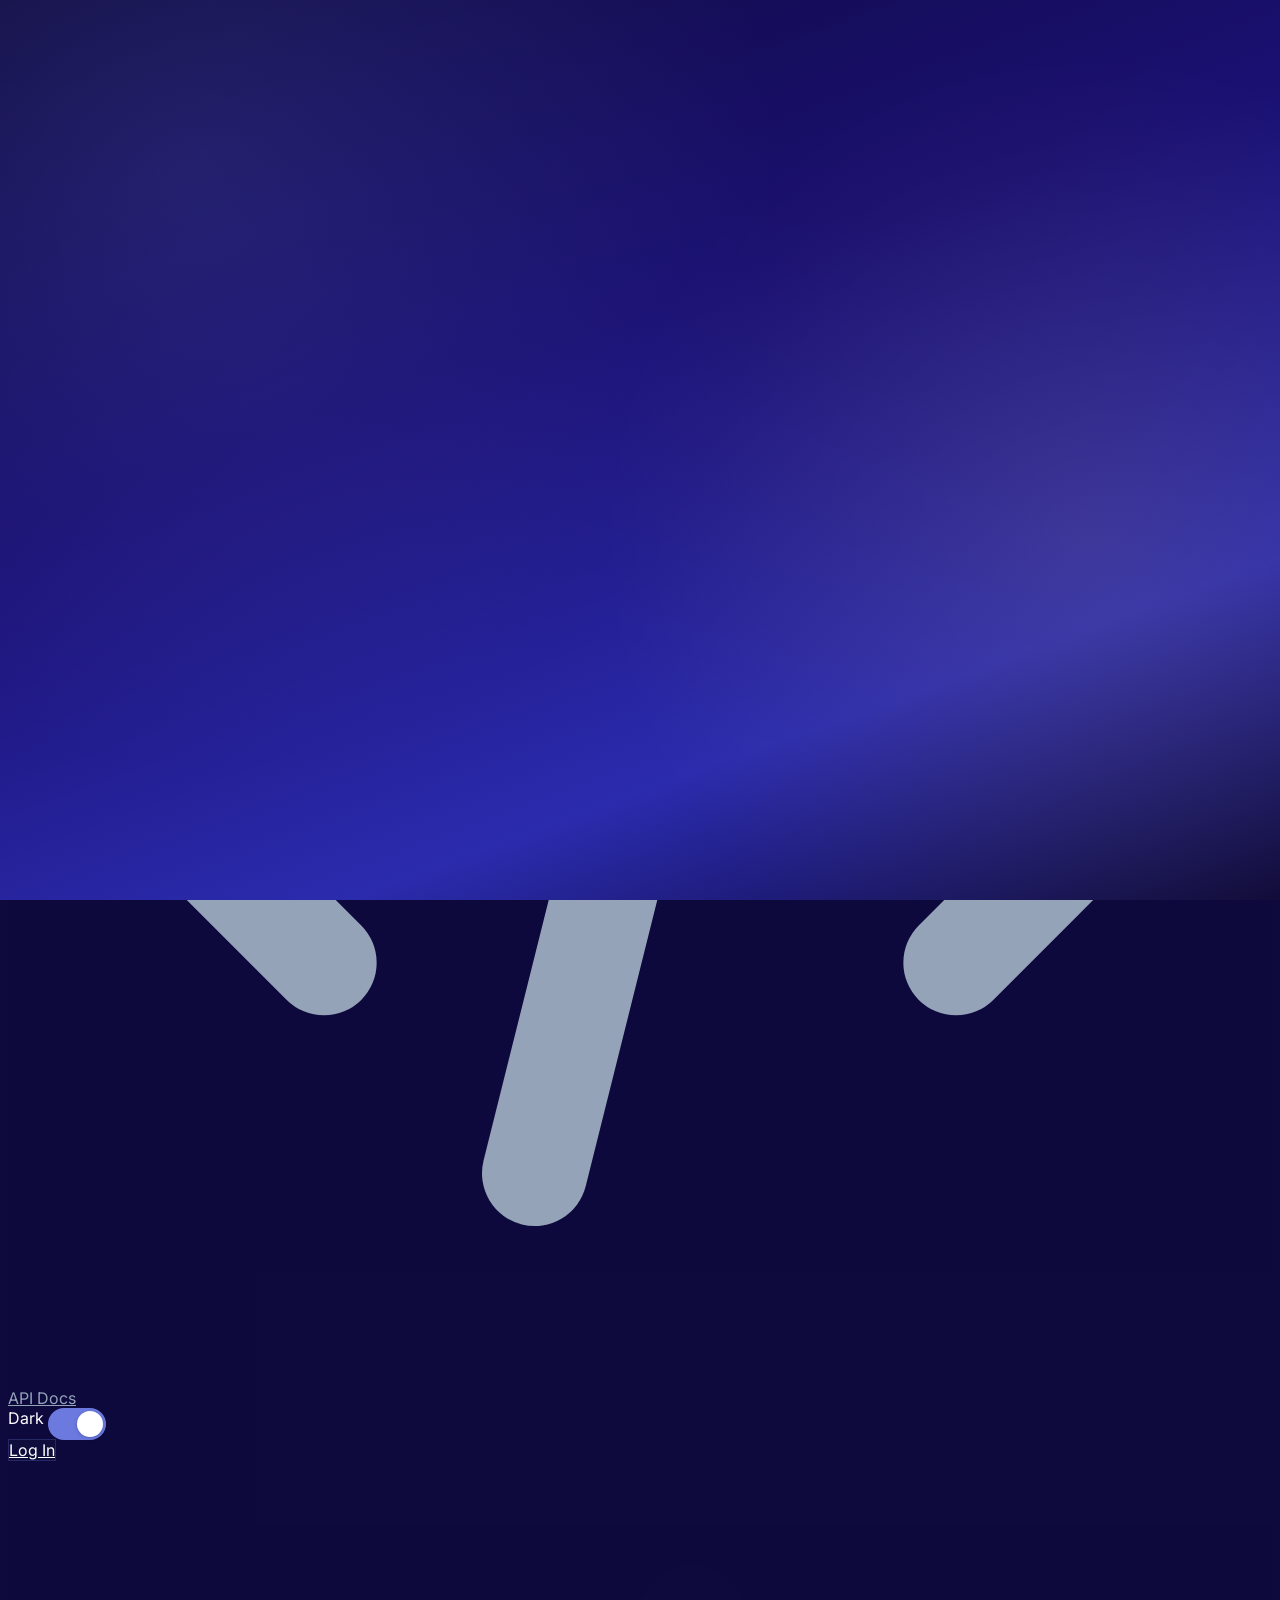
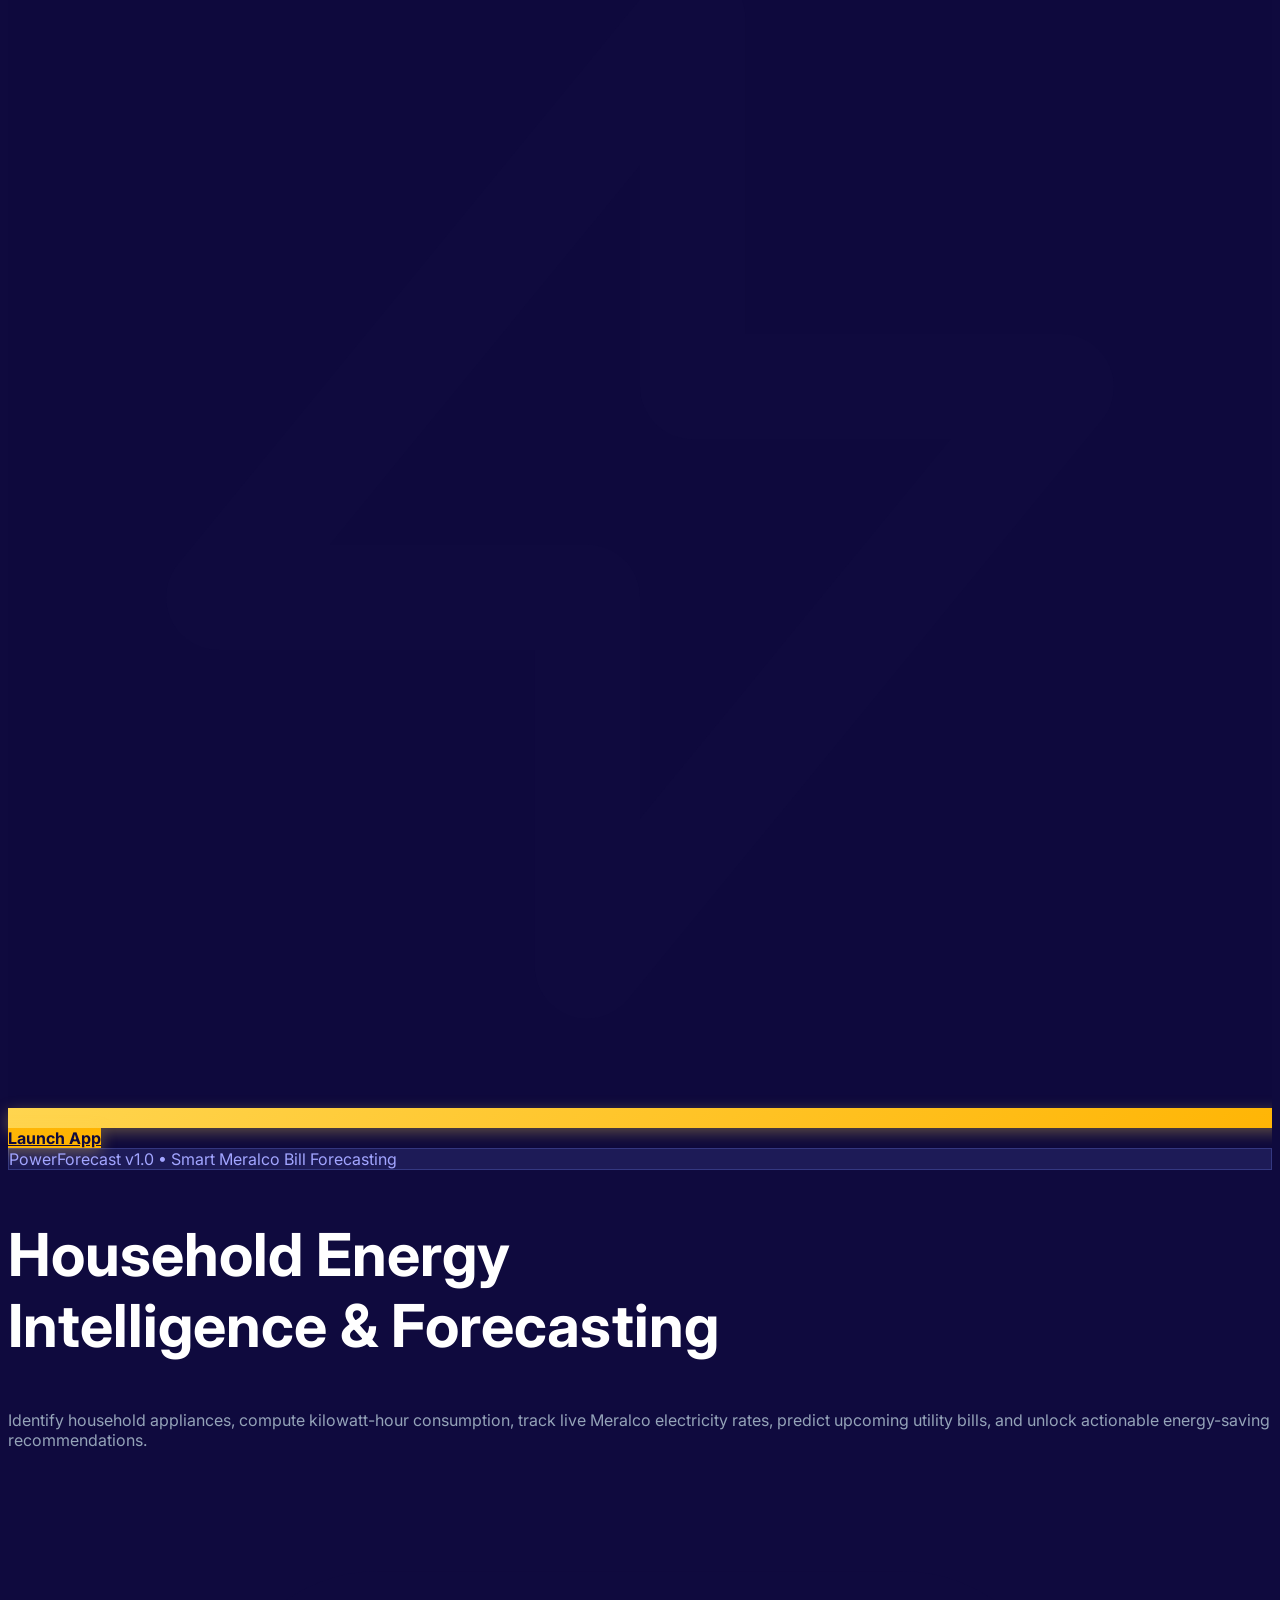
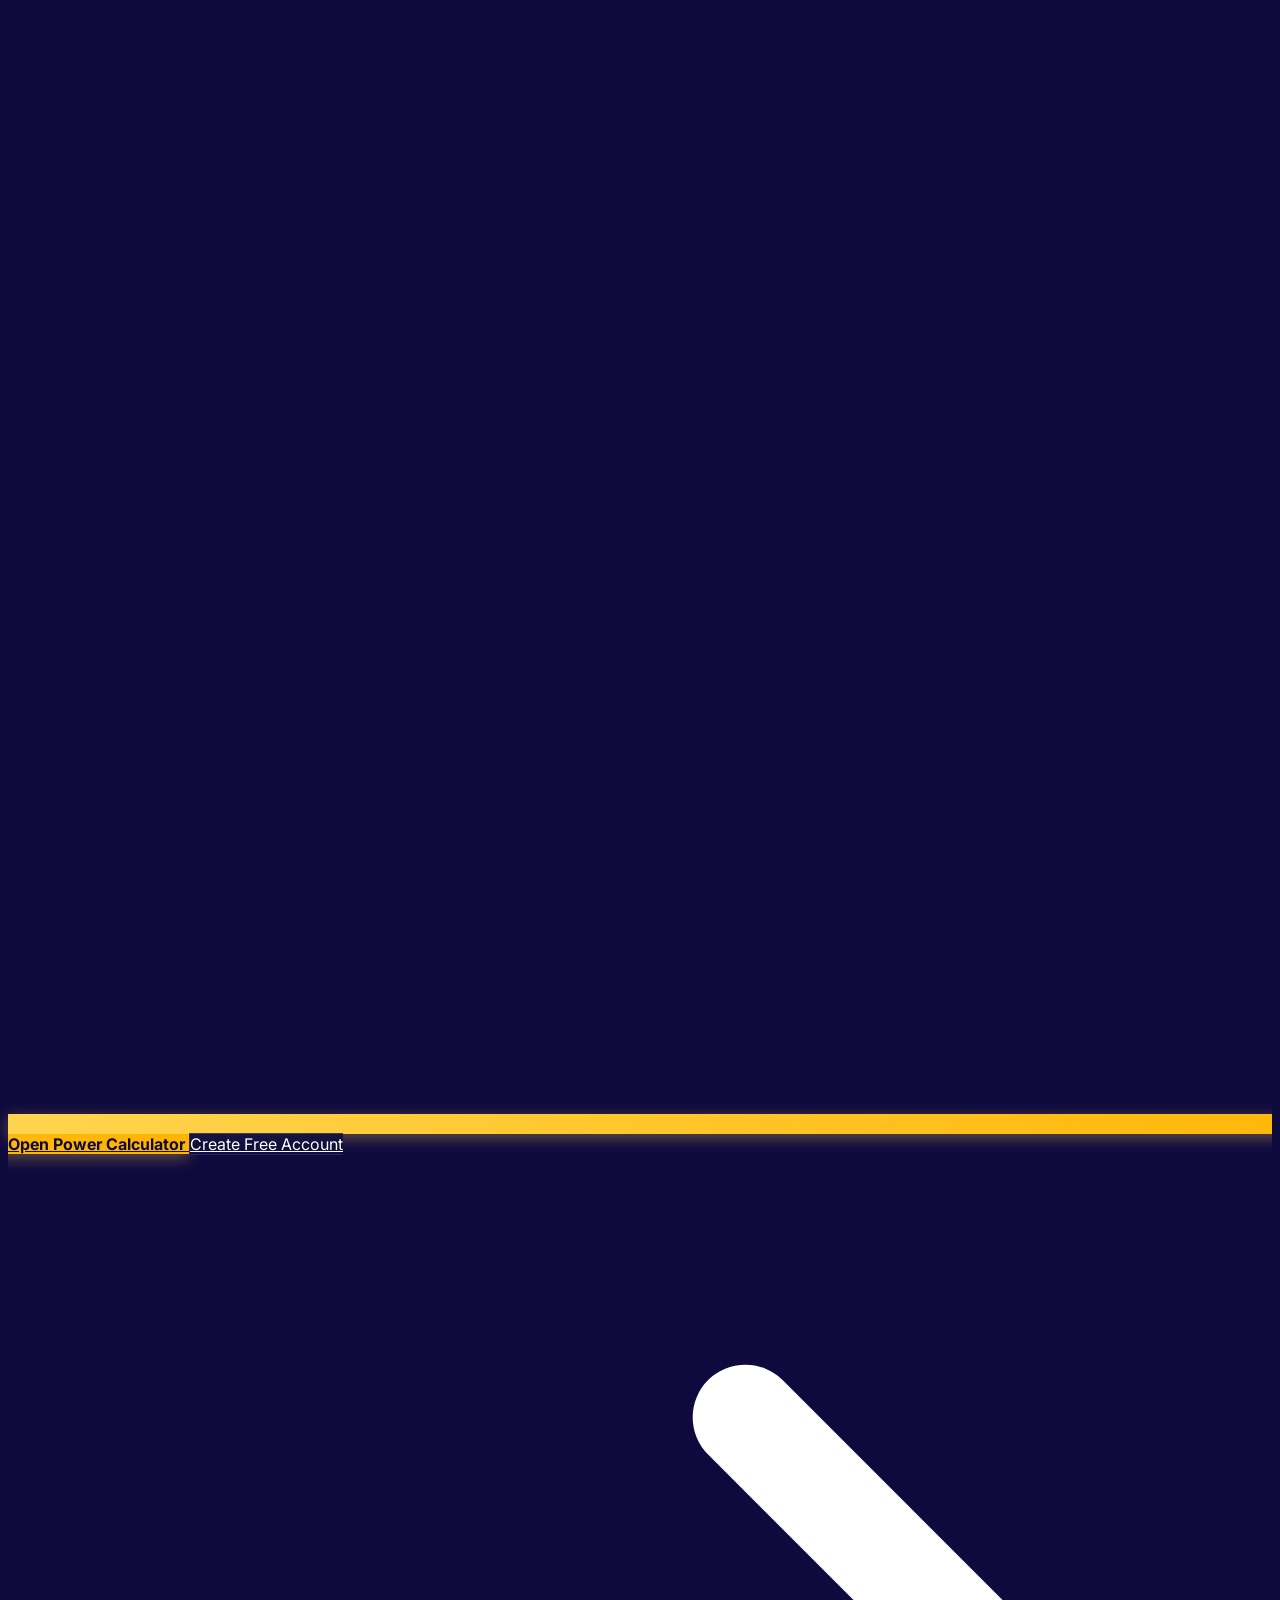
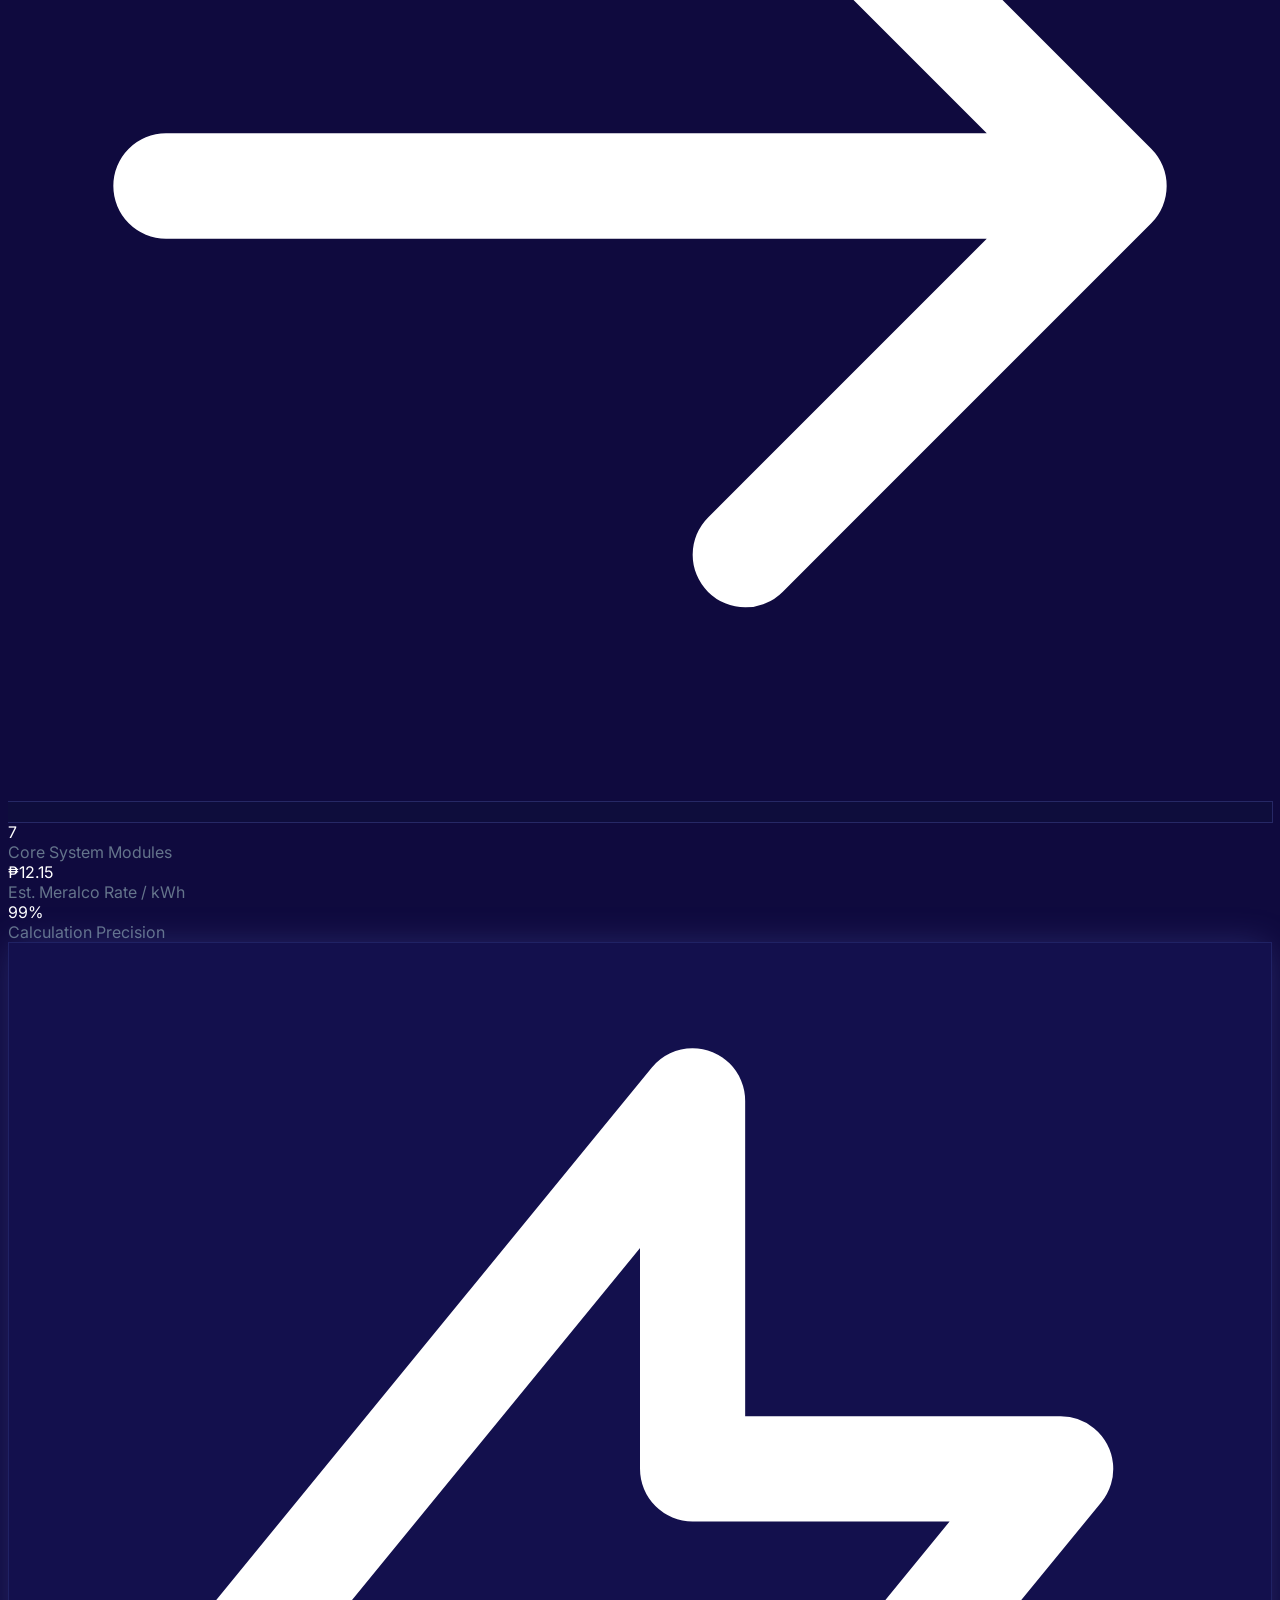
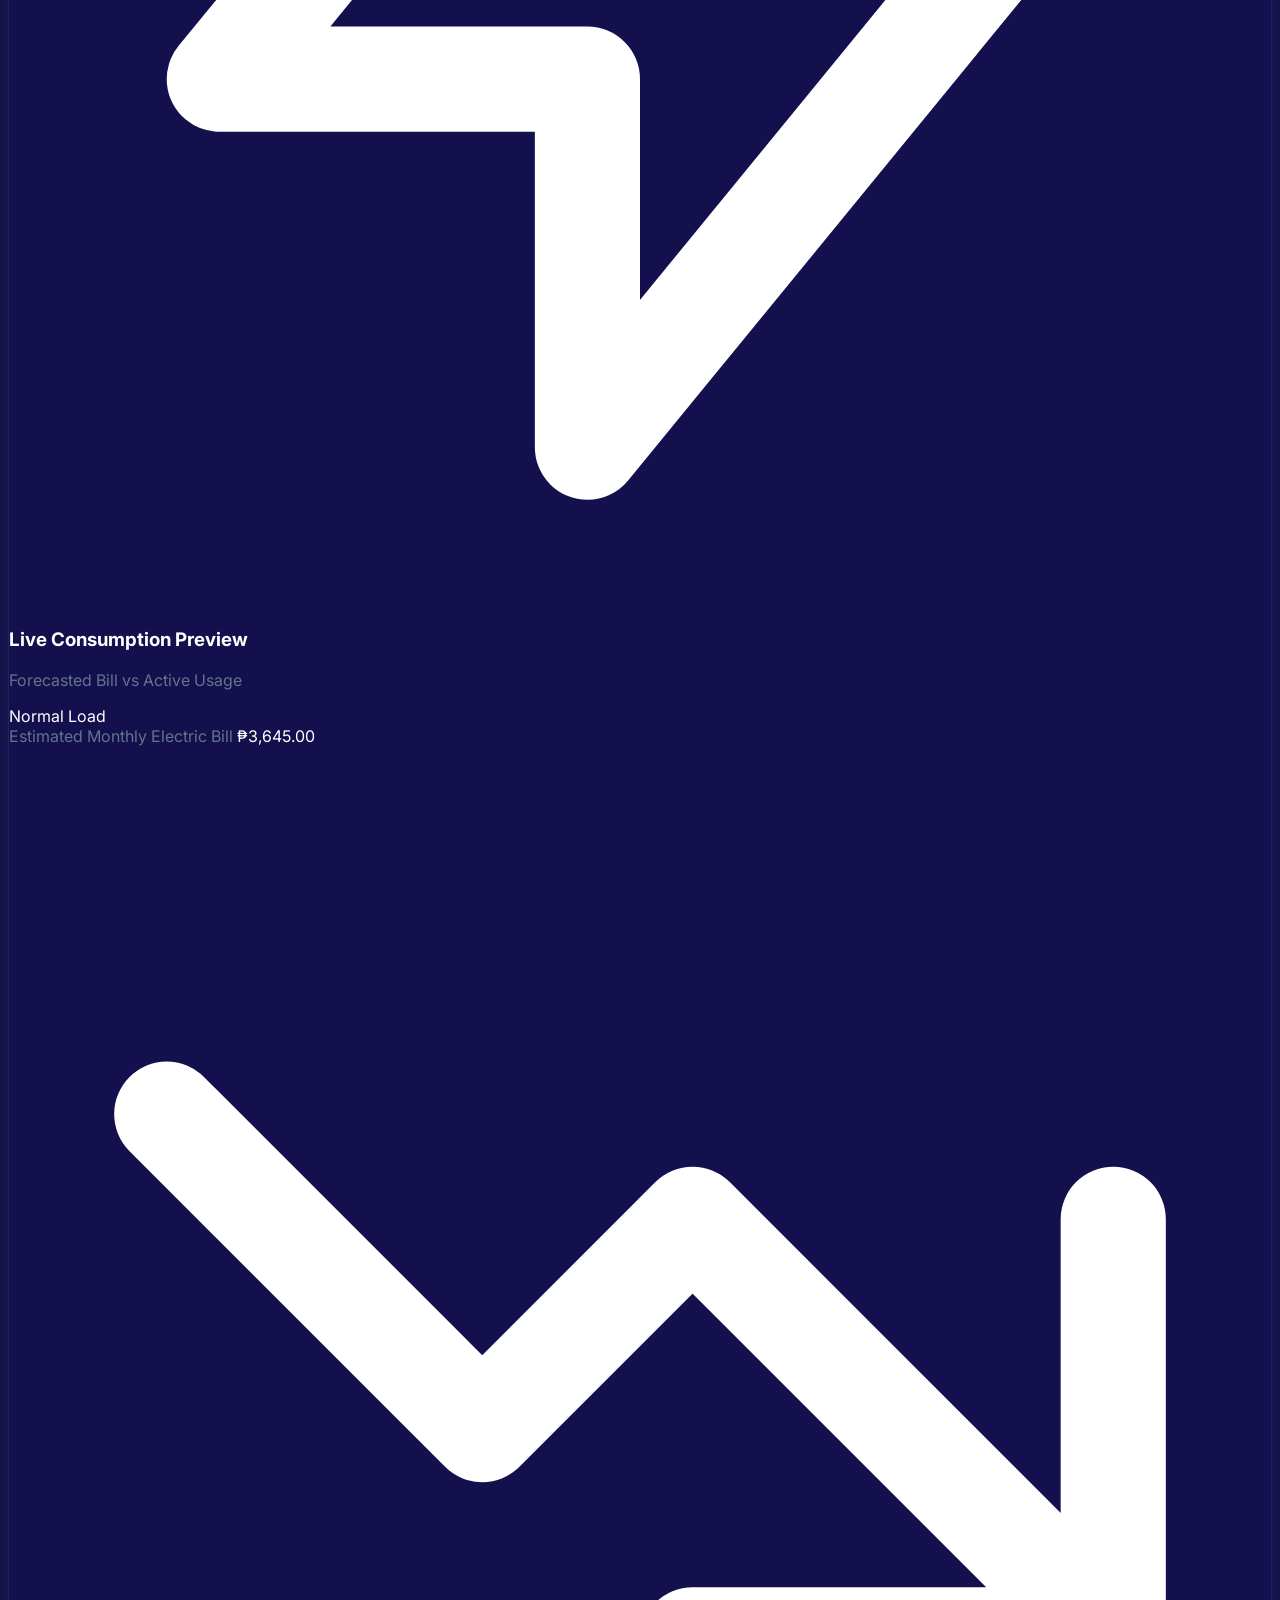
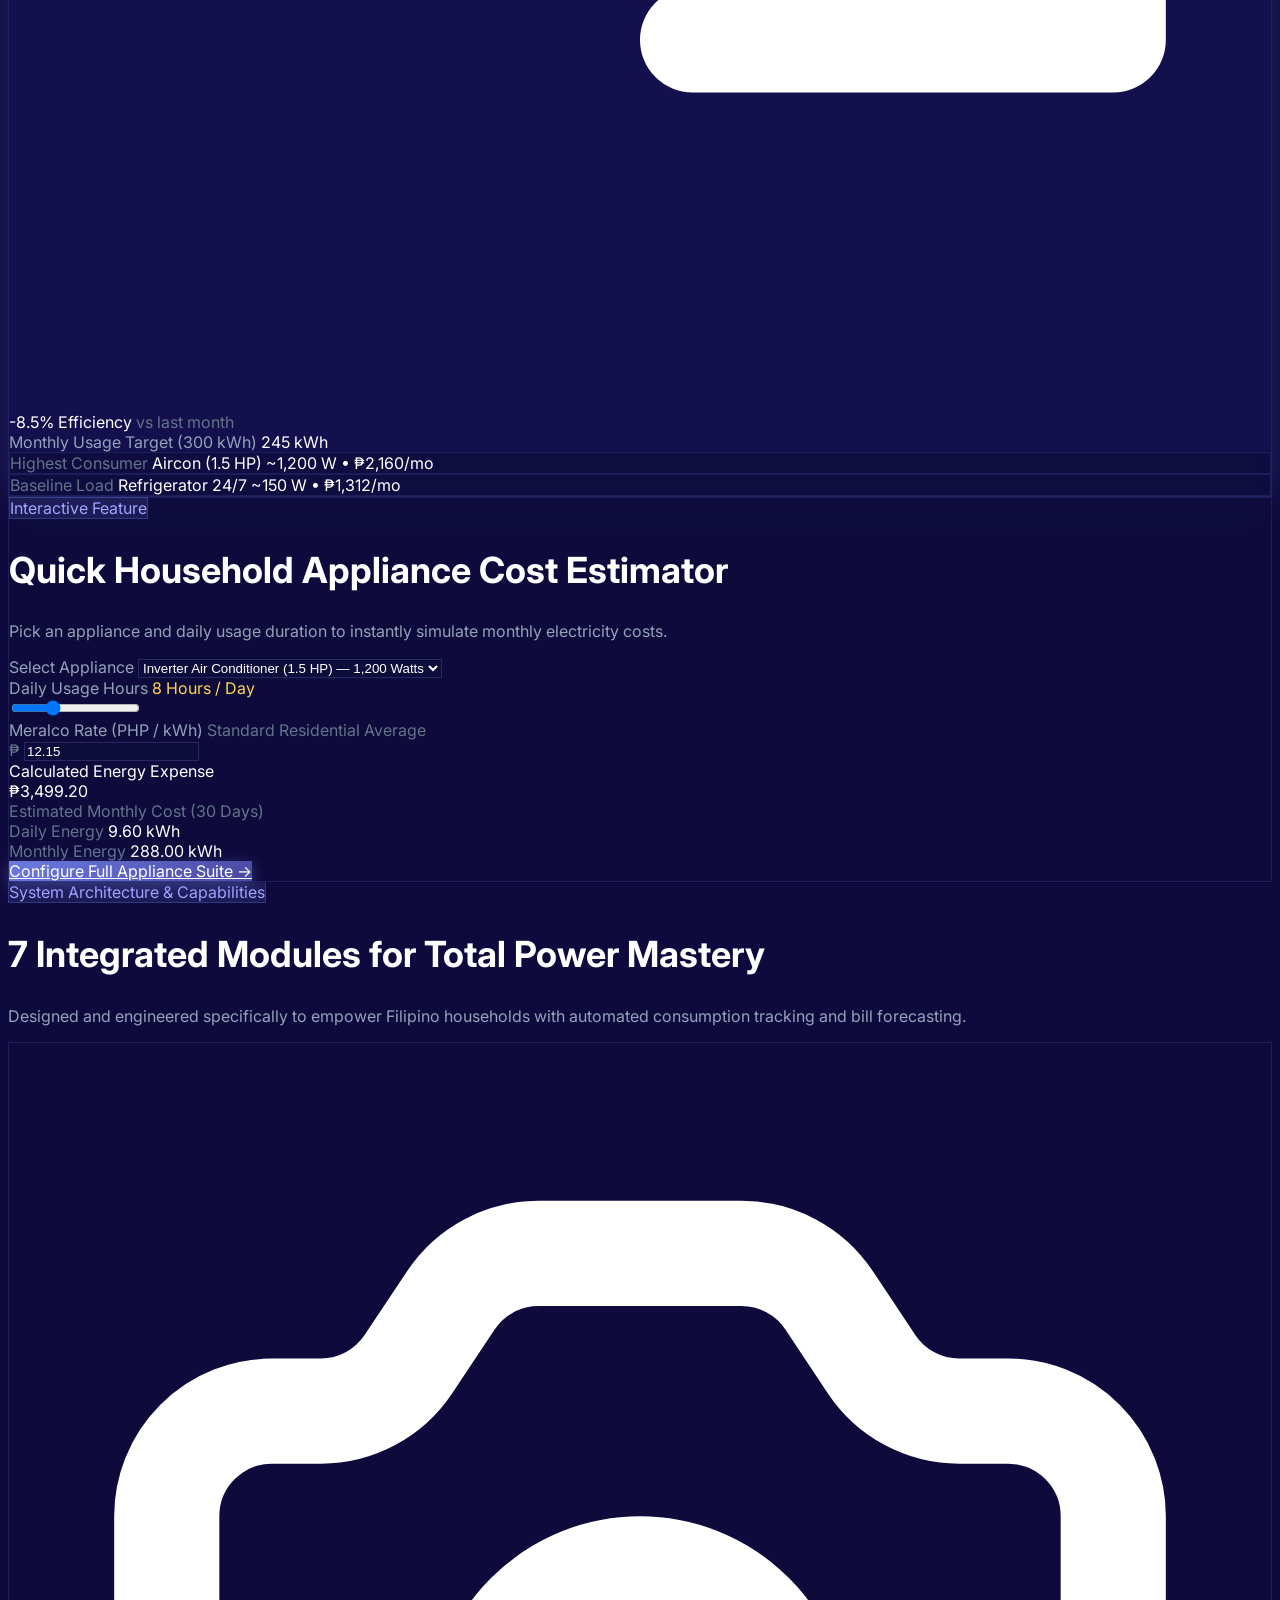
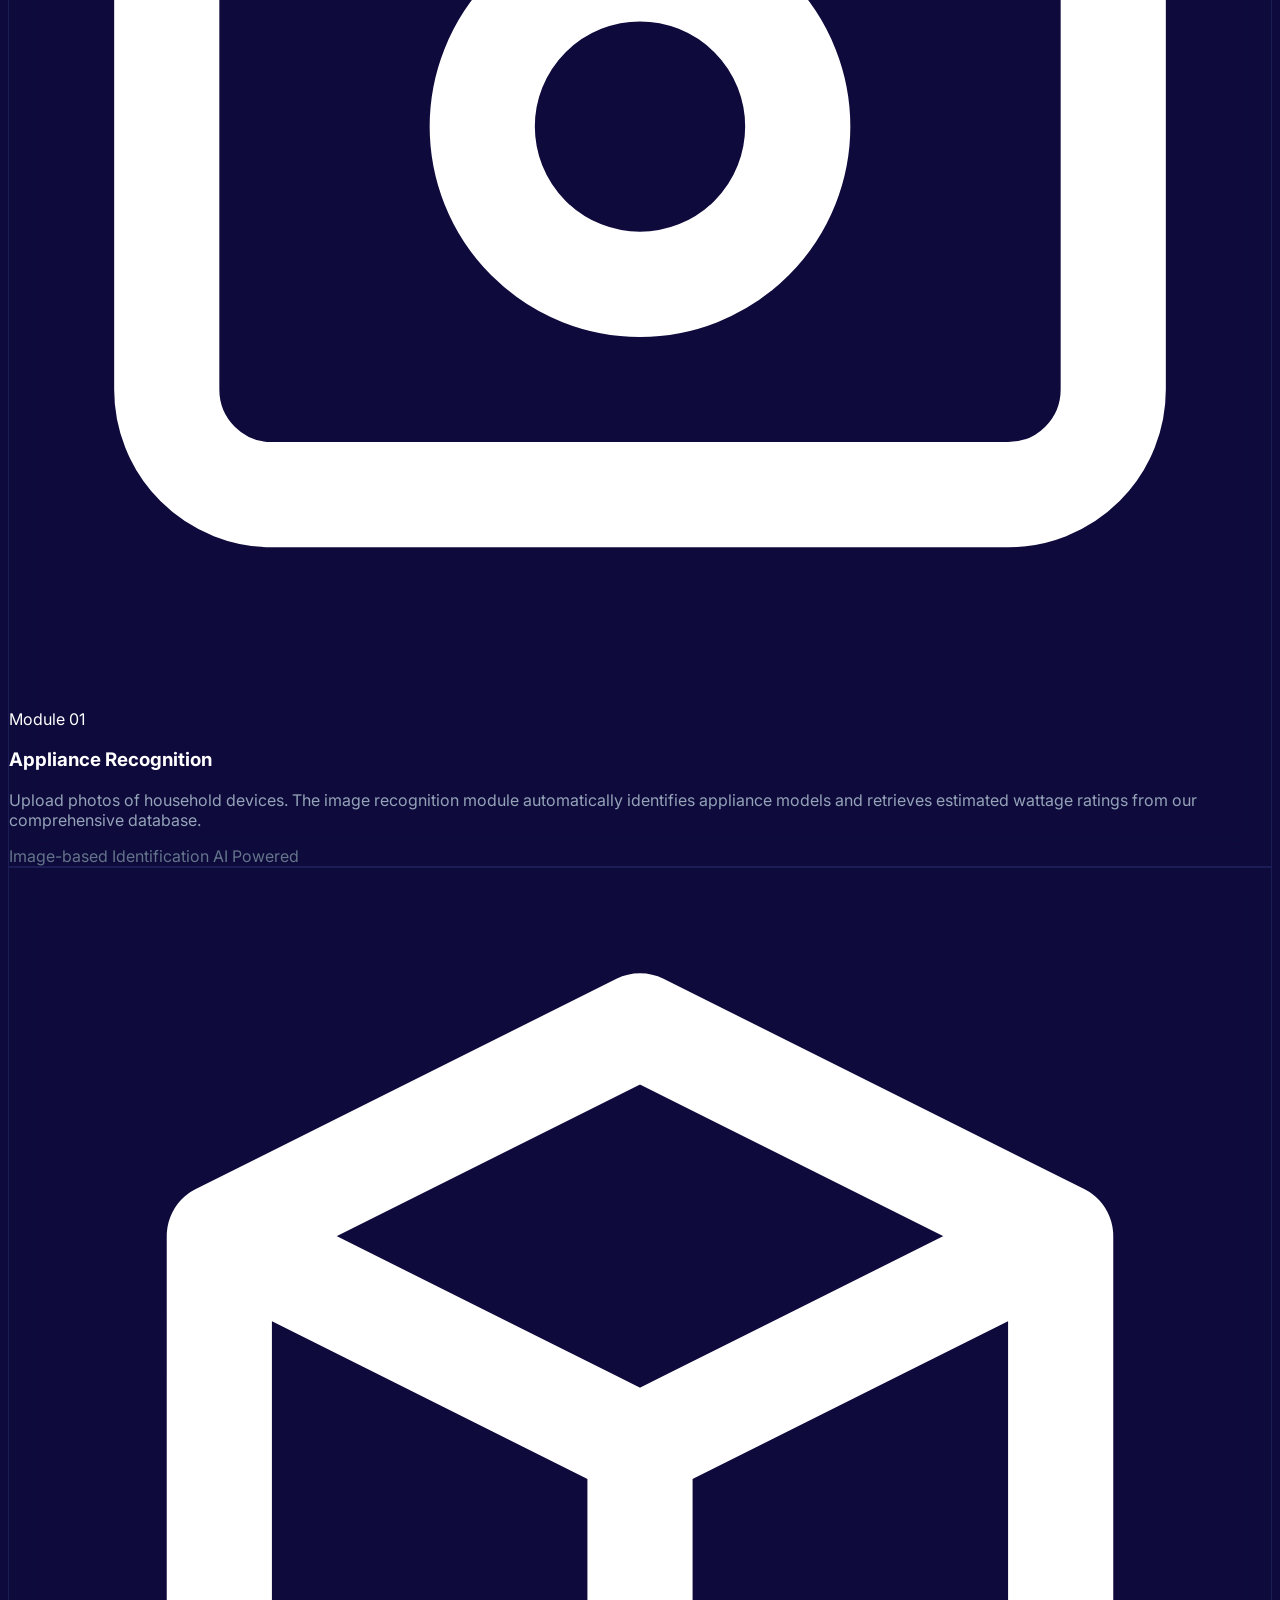
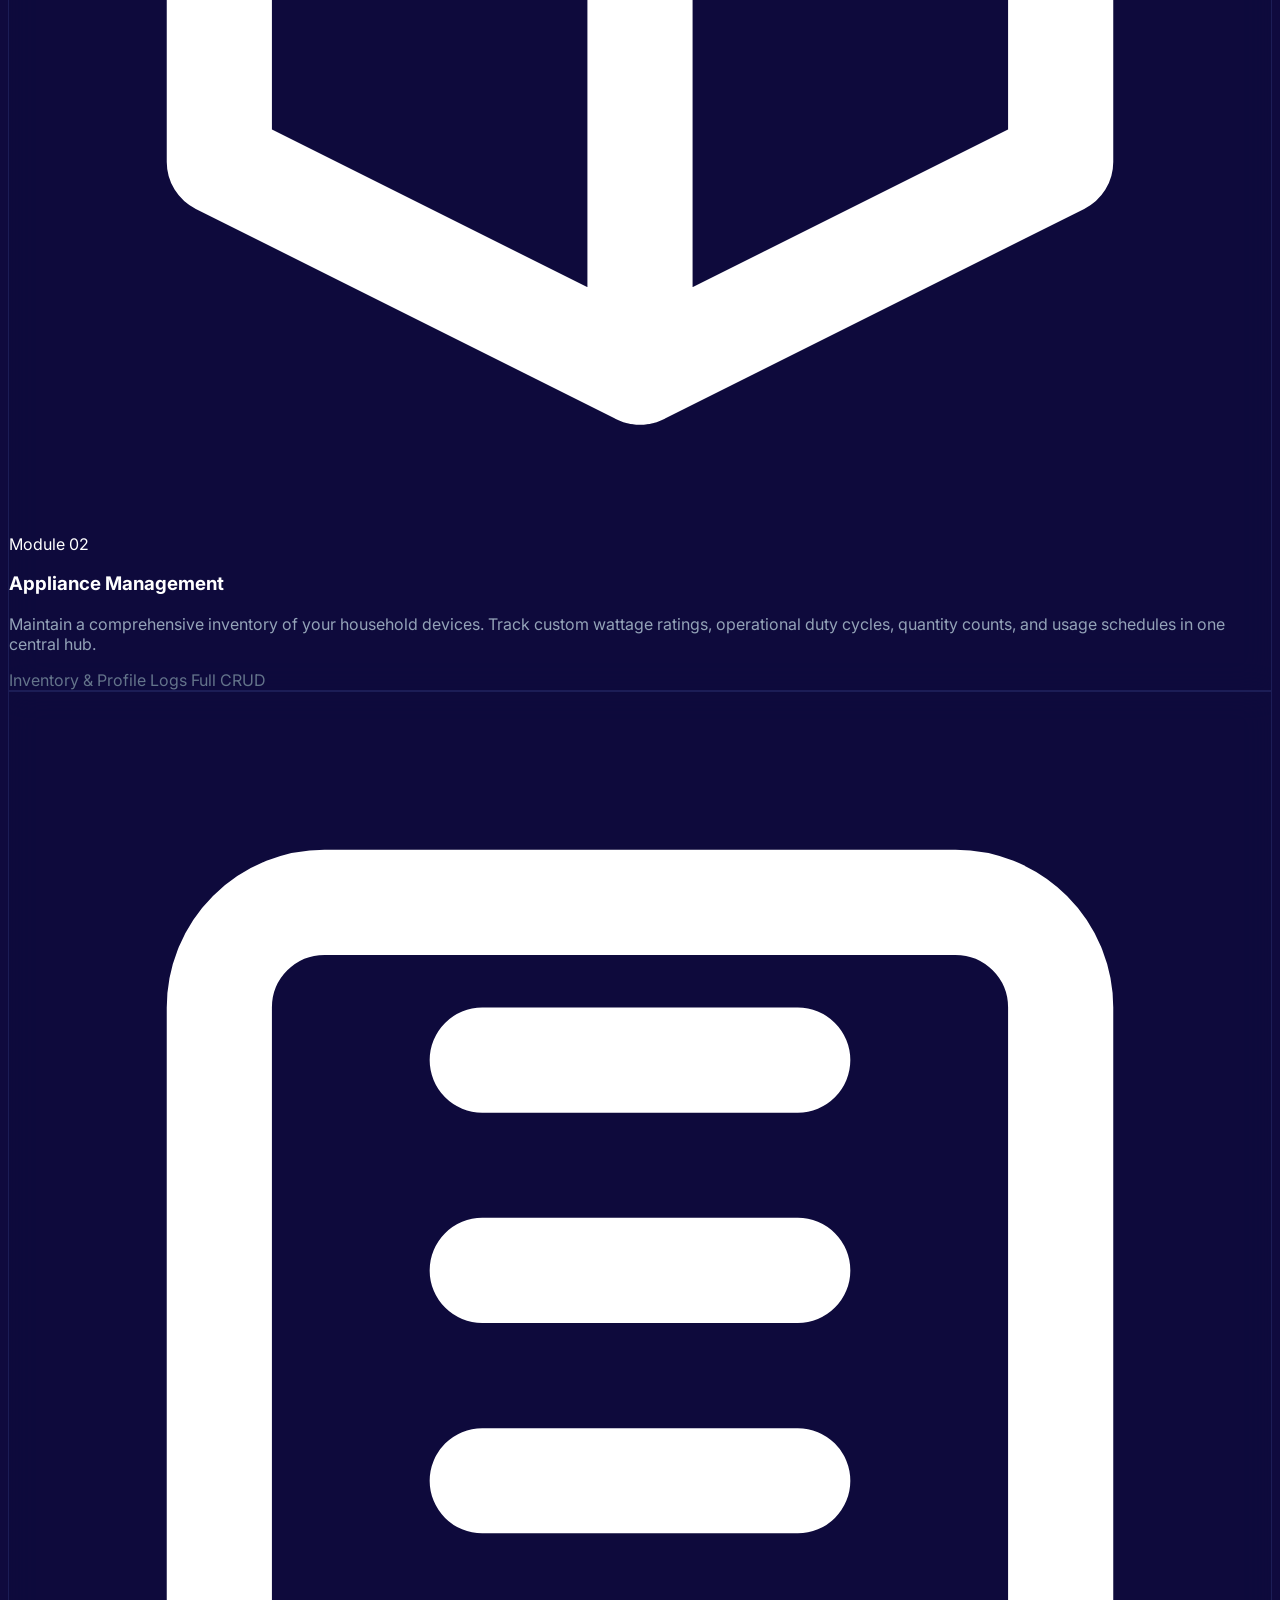
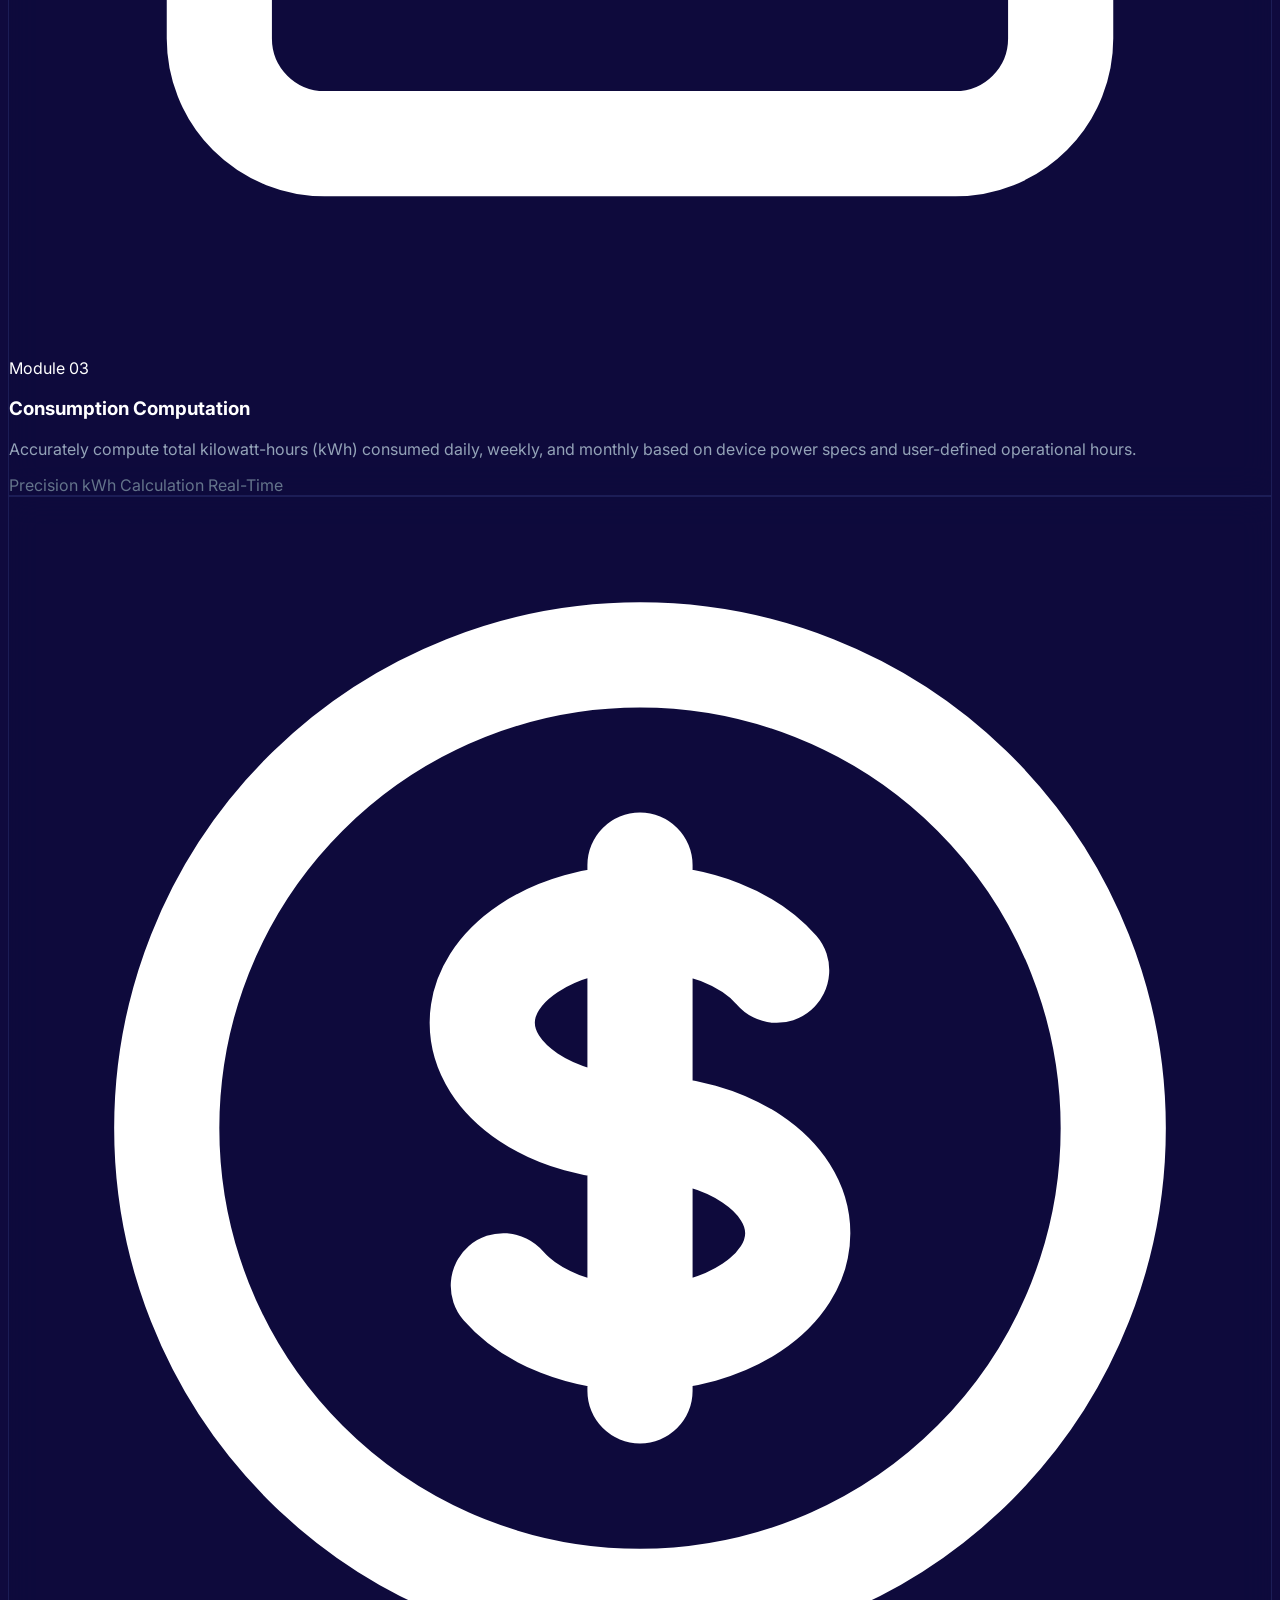
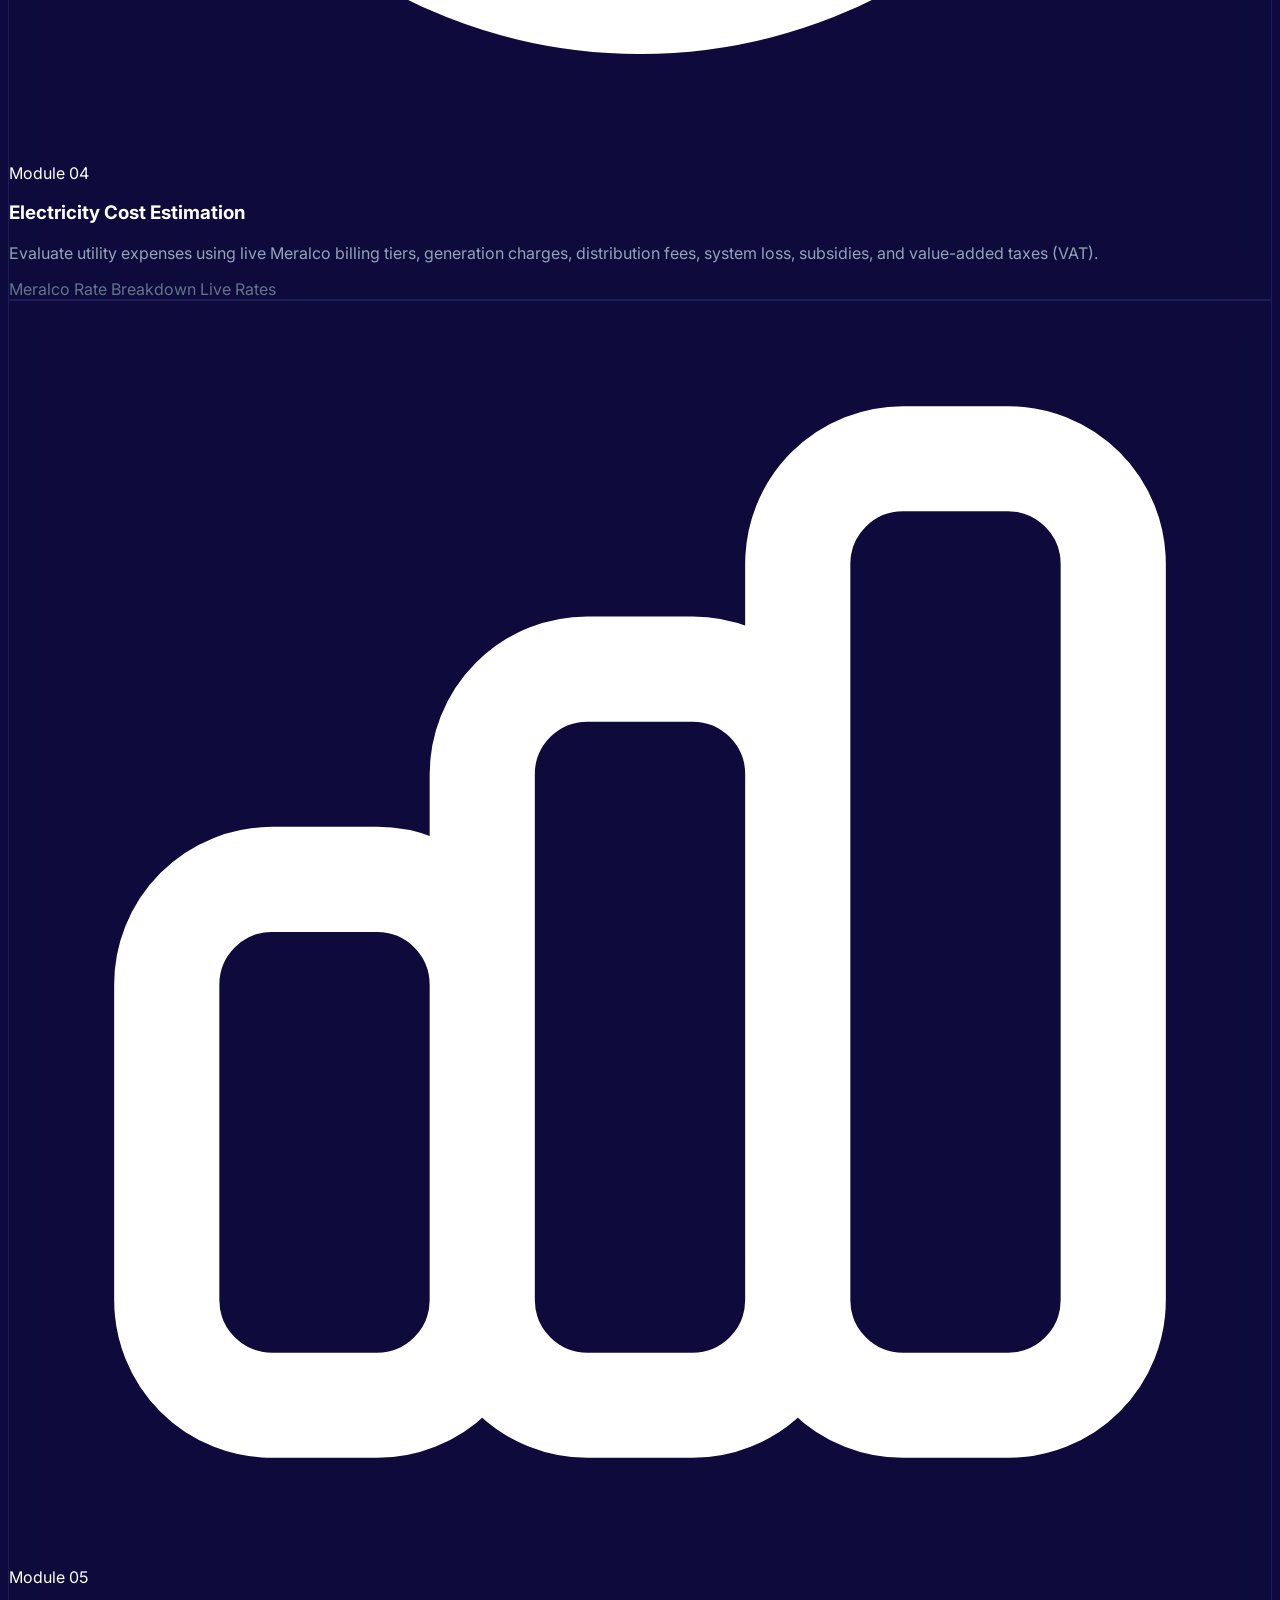
==== commit e9d3e42a: "1.9.3v - Revamp UI to replace emojis with modern SVG icons across appliance inventory, controls, cat" ====
--- a/index.html
+++ b/index.html
@@ -5,6 +5,10 @@
     <meta name="viewport" content="width=device-width, initial-scale=1.0">
     <meta name="description" content="PowerForecast - Smart Utility Consumption & Bill Prediction System for Households. Estimate electricity usage, calculate Meralco bills, recognize appliances, and forecast utility expenses.">
     <title>PowerForecast — Household Utility & Bill Prediction System</title>
+    <link rel="icon" type="image/png" href="Assets/LOGO.png">
+    <!-- Supabase JS Client & PowerForecast Auth System -->
+    <script src="https://cdn.jsdelivr.net/npm/@supabase/supabase-js@2"></script>
+    <script src="auth.js"></script>
     <!-- Tailwind CSS CDN -->
     <script src="https://cdn.tailwindcss.com"></script>
     <!-- Google Fonts (Inter) -->
@@ -563,7 +567,7 @@
                     <div class="flex items-center justify-between pb-4 border-b border-slate-700/40 mb-6">
                         <div class="flex items-center gap-3">
                             <div class="w-10 h-10 rounded-xl bg-pf-500/20 flex items-center justify-center text-pf-400 font-bold">
-                                ⚡
+                                <svg class="w-4 h-4 inline-block text-amber-400 align-middle" fill="none" stroke="currentColor" viewBox="0 0 24 24" stroke-width="2"><path stroke-linecap="round" stroke-linejoin="round" d="M13 10V3L4 14h7v7l9-11h-7z"/></svg>
                             </div>
                             <div>
                                 <h3 class="text-base font-bold t-primary">Live Consumption Preview</h3>
@@ -611,14 +615,14 @@
                             <div class="p-3 rounded-xl glass-card text-left">
                                 <span class="text-xs t-muted block">Highest Consumer</span>
                                 <span class="text-sm font-bold t-primary flex items-center gap-1.5 mt-0.5">
-                                    ❄️ Aircon (1.5 HP)
+                                    Aircon (1.5 HP)
                                 </span>
                                 <span class="text-[11px] text-pf-400 font-semibold block mt-1">~1,200 W • ₱2,160/mo</span>
                             </div>
                             <div class="p-3 rounded-xl glass-card text-left">
                                 <span class="text-xs t-muted block">Baseline Load</span>
                                 <span class="text-sm font-bold t-primary flex items-center gap-1.5 mt-0.5">
-                                    🧊 Refrigerator 24/7
+                                    Refrigerator 24/7
                                 </span>
                                 <span class="text-[11px] text-pf-400 font-semibold block mt-1">~150 W • ₱1,312/mo</span>
                             </div>
@@ -645,13 +649,13 @@
                         <div>
                             <label class="block text-xs font-bold uppercase tracking-wider t-secondary mb-2">Select Appliance</label>
                             <select id="estimator-appliance" onchange="calculateEstimator()" class="w-full pf-input rounded-xl px-4 py-3 text-sm font-semibold">
-                                <option value="1200|Inverter Air Conditioner (1.5 HP)">❄️ Inverter Air Conditioner (1.5 HP) — 1,200 Watts</option>
-                                <option value="150|Two-Door Refrigerator (24/7)">🧊 Two-Door Refrigerator (24/7) — 150 Watts</option>
-                                <option value="75|Stand Electric Fan">🌀 Stand Electric Fan — 75 Watts</option>
-                                <option value="120|Smart LED Television 55″">📺 Smart LED Television 55″ — 120 Watts</option>
-                                <option value="1800|Induction Cooker">🍳 Induction Cooker — 1,800 Watts</option>
-                                <option value="65|Laptop Computer">💻 Laptop Computer — 65 Watts</option>
-                                <option value="12|LED Bulb Lighting (x4)">💡 LED Lighting Setup — 48 Watts total</option>
+                                <option value="1200|Inverter Air Conditioner (1.5 HP)">Inverter Air Conditioner (1.5 HP) — 1,200 Watts</option>
+                                <option value="150|Two-Door Refrigerator (24/7)">Two-Door Refrigerator (24/7) — 150 Watts</option>
+                                <option value="75|Stand Electric Fan">Stand Electric Fan — 75 Watts</option>
+                                <option value="120|Smart LED Television 55″">Smart LED Television 55″ — 120 Watts</option>
+                                <option value="1800|Induction Cooker">Induction Cooker — 1,800 Watts</option>
+                                <option value="65|Laptop Computer">Laptop Computer — 65 Watts</option>
+                                <option value="12|LED Bulb Lighting (x4)"><svg class="w-4 h-4 inline-block text-amber-400 align-middle" fill="none" stroke="currentColor" viewBox="0 0 24 24" stroke-width="2"><path stroke-linecap="round" stroke-linejoin="round" d="M9.663 17h4.673M12 3v1m6.364 1.636l-.707.707M21 12h-1M4 12H3m3.343-5.657l-.707-.707m2.828 9.9a5 5 0 117.072 0l-.548.547A3.374 3.374 0 0014 18.469V19a2 2 0 01-2 2h-1a2 2 0 01-2-2v-.531c0-.895-.356-1.754-.988-2.386l-.548-.547z"/></svg> LED Lighting Setup — 48 Watts total</option>
                             </select>
                         </div>
 
@@ -721,7 +725,7 @@
                 <div class="glass-card p-7 rounded-3xl flex flex-col justify-between group">
                     <div>
                         <div class="w-12 h-12 rounded-2xl bg-amber-500/10 border border-amber-500/30 flex items-center justify-center text-2xl mb-6 group-hover:scale-110 transition-transform">
-                            📷
+                            <svg class="w-4 h-4 inline-block text-amber-400 align-middle" fill="none" stroke="currentColor" viewBox="0 0 24 24" stroke-width="2"><path stroke-linecap="round" stroke-linejoin="round" d="M3 9a2 2 0 012-2h.93a2 2 0 001.664-.89l.812-1.22A2 2 0 0110.07 4h3.86a2 2 0 011.664.89l.812 1.22A2 2 0 0018.07 7H19a2 2 0 012 2v9a2 2 0 01-2 2H5a2 2 0 01-2-2V9z"/><path stroke-linecap="round" stroke-linejoin="round" d="M15 13a3 3 0 11-6 0 3 3 0 016 0z"/></svg>
                         </div>
                         <span class="text-xs font-bold uppercase tracking-wider text-amber-400 block mb-1">Module 01</span>
                         <h3 class="text-xl font-bold t-primary mb-3">Appliance Recognition</h3>
@@ -739,7 +743,7 @@
                 <div class="glass-card p-7 rounded-3xl flex flex-col justify-between group">
                     <div>
                         <div class="w-12 h-12 rounded-2xl bg-indigo-500/10 border border-indigo-500/30 flex items-center justify-center text-2xl mb-6 group-hover:scale-110 transition-transform">
-                            📦
+                            <svg class="w-4 h-4 inline-block text-indigo-400" fill="none" stroke="currentColor" viewBox="0 0 24 24" stroke-width="2"><path stroke-linecap="round" stroke-linejoin="round" d="M20 7l-8-4-8 4m16 0l-8 4m8-4v10l-8 4m0-10L4 7m8 4v10M4 7v10l8 4"/></svg>
                         </div>
                         <span class="text-xs font-bold uppercase tracking-wider text-pf-400 block mb-1">Module 02</span>
                         <h3 class="text-xl font-bold t-primary mb-3">Appliance Management</h3>
@@ -757,7 +761,7 @@
                 <div class="glass-card p-7 rounded-3xl flex flex-col justify-between group">
                     <div>
                         <div class="w-12 h-12 rounded-2xl bg-emerald-500/10 border border-emerald-500/30 flex items-center justify-center text-2xl mb-6 group-hover:scale-110 transition-transform">
-                            🧮
+                            <svg class="w-4 h-4 inline-block text-indigo-400 align-middle" fill="none" stroke="currentColor" viewBox="0 0 24 24" stroke-width="2"><path stroke-linecap="round" stroke-linejoin="round" d="M9 7h6m-6 4h6m-6 4h6M6 20h12a2 2 0 002-2V6a2 2 0 00-2-2H6a2 2 0 00-2 2v12a2 2 0 002 2z"/></svg>
                         </div>
                         <span class="text-xs font-bold uppercase tracking-wider text-emerald-400 block mb-1">Module 03</span>
                         <h3 class="text-xl font-bold t-primary mb-3">Consumption Computation</h3>
@@ -775,7 +779,7 @@
                 <div class="glass-card p-7 rounded-3xl flex flex-col justify-between group">
                     <div>
                         <div class="w-12 h-12 rounded-2xl bg-sky-500/10 border border-sky-500/30 flex items-center justify-center text-2xl mb-6 group-hover:scale-110 transition-transform">
-                            💵
+                            <svg class="w-4 h-4 inline-block text-emerald-400 align-middle" fill="none" stroke="currentColor" viewBox="0 0 24 24" stroke-width="2"><path stroke-linecap="round" stroke-linejoin="round" d="M12 8c-1.657 0-3 .895-3 2s1.343 2 3 2 3 .895 3 2-1.343 2-3 2m0-8c1.11 0 2.08.402 2.599 1M12 8V7m0 1v8m0 0v1m0-1c-1.11 0-2.08-.402-2.599-1M21 12a9 9 0 11-18 0 9 9 0 0118 0z"/></svg>
                         </div>
                         <span class="text-xs font-bold uppercase tracking-wider text-sky-400 block mb-1">Module 04</span>
                         <h3 class="text-xl font-bold t-primary mb-3">Electricity Cost Estimation</h3>
@@ -793,7 +797,7 @@
                 <div class="glass-card p-7 rounded-3xl flex flex-col justify-between group">
                     <div>
                         <div class="w-12 h-12 rounded-2xl bg-purple-500/10 border border-purple-500/30 flex items-center justify-center text-2xl mb-6 group-hover:scale-110 transition-transform">
-                            📊
+                            <svg class="w-4 h-4 inline-block text-blue-400 align-middle" fill="none" stroke="currentColor" viewBox="0 0 24 24" stroke-width="2"><path stroke-linecap="round" stroke-linejoin="round" d="M9 19v-6a2 2 0 00-2-2H5a2 2 0 00-2 2v6a2 2 0 002 2h2a2 2 0 002-2zm0 0V9a2 2 0 012-2h2a2 2 0 012 2v10m-6 0a2 2 0 002 2h2a2 2 0 002-2m0 0V5a2 2 0 012-2h2a2 2 0 012 2v14a2 2 0 01-2 2h-2a2 2 0 01-2-2z"/></svg>
                         </div>
                         <span class="text-xs font-bold uppercase tracking-wider text-purple-400 block mb-1">Module 05</span>
                         <h3 class="text-xl font-bold t-primary mb-3">Analytics & Visualization</h3>
@@ -811,7 +815,7 @@
                 <div class="glass-card p-7 rounded-3xl flex flex-col justify-between group">
                     <div>
                         <div class="w-12 h-12 rounded-2xl bg-rose-500/10 border border-rose-500/30 flex items-center justify-center text-2xl mb-6 group-hover:scale-110 transition-transform">
-                            🔮
+                            <svg class="w-4 h-4 inline-block text-purple-400 align-middle" fill="none" stroke="currentColor" viewBox="0 0 24 24" stroke-width="2"><path stroke-linecap="round" stroke-linejoin="round" d="M13 10V3L4 14h7v7l9-11h-7z"/></svg>
                         </div>
                         <span class="text-xs font-bold uppercase tracking-wider text-rose-400 block mb-1">Module 06</span>
                         <h3 class="text-xl font-bold t-primary mb-3">Electricity Bill Forecasting</h3>
@@ -829,7 +833,7 @@
                 <div class="glass-card p-7 rounded-3xl lg:col-span-3 flex flex-col sm:flex-row items-start sm:items-center justify-between gap-6 group">
                     <div class="flex items-start gap-5 max-w-3xl">
                         <div class="w-14 h-14 rounded-2xl bg-yellow-500/10 border border-yellow-500/30 flex items-center justify-center text-3xl flex-shrink-0 group-hover:scale-110 transition-transform">
-                            💡
+                            <svg class="w-4 h-4 inline-block text-amber-400 align-middle" fill="none" stroke="currentColor" viewBox="0 0 24 24" stroke-width="2"><path stroke-linecap="round" stroke-linejoin="round" d="M9.663 17h4.673M12 3v1m6.364 1.636l-.707.707M21 12h-1M4 12H3m3.343-5.657l-.707-.707m2.828 9.9a5 5 0 117.072 0l-.548.547A3.374 3.374 0 0014 18.469V19a2 2 0 01-2 2h-1a2 2 0 01-2-2v-.531c0-.895-.356-1.754-.988-2.386l-.548-.547z"/></svg>
                         </div>
                         <div>
                             <span class="text-xs font-bold uppercase tracking-wider text-amber-400 block mb-1">Module 07 • Actionable Insights</span>
@@ -862,7 +866,7 @@
 
             <div class="grid grid-cols-1 md:grid-cols-2 lg:grid-cols-4 gap-6">
                 <div class="glass-card p-6 rounded-2xl">
-                    <div class="text-3xl mb-4">🏠</div>
+                    <div class="text-3xl mb-4"><svg class="w-8 h-8 text-indigo-400 mx-auto" fill="none" stroke="currentColor" viewBox="0 0 24 24" stroke-width="2"><path stroke-linecap="round" stroke-linejoin="round" d="M3 12l2-2m0 0l7-7 7 7M5 10v10a1 1 0 001 1h3m10-11l2 2m-2-2v10a1 1 0 01-1 1h-3m-6 0a1 1 0 00-1-1v-4a1 1 0 011-1h2a1 1 0 011 1v4a1 1 0 001 1m-6 0h6"/></svg></div>
                     <h3 class="text-lg font-bold t-primary mb-2">Households & Consumers</h3>
                     <p class="text-xs t-secondary leading-relaxed">
                         Enables homeowners to make informed budgeting decisions, audit appliance energy consumption, and lower electricity bills effortlessly.
@@ -870,7 +874,7 @@
                 </div>
 
                 <div class="glass-card p-6 rounded-2xl">
-                    <div class="text-3xl mb-4">🔌</div>
+                    <div class="text-3xl mb-4"><svg class="w-4 h-4 inline-block text-indigo-400 align-middle" fill="none" stroke="currentColor" viewBox="0 0 24 24" stroke-width="2"><path stroke-linecap="round" stroke-linejoin="round" d="M13 10V3L4 14h7v7l9-11h-7z"/></svg></div>
                     <h3 class="text-lg font-bold t-primary mb-2">Developers & Analysts</h3>
                     <p class="text-xs t-secondary leading-relaxed">
                         Provides a foundation for smart home integrations, machine learning image classification, and consumer-facing predictive analytics.
@@ -878,7 +882,7 @@
                 </div>
 
                 <div class="glass-card p-6 rounded-2xl">
-                    <div class="text-3xl mb-4">🏢</div>
+                    <div class="text-3xl mb-4"><svg class="w-4 h-4 inline-block text-indigo-400 align-middle" fill="none" stroke="currentColor" viewBox="0 0 24 24" stroke-width="2"><path stroke-linecap="round" stroke-linejoin="round" d="M19 21V5a2 2 0 00-2-2H7a2 2 0 00-2 2v16m14 0h2m-2 0h-5m-9 0H3m2 0h5m0 0v-5a1 1 0 011-1h2a1 1 0 011 1v5m-4 0h4"/></svg></div>
                     <h3 class="text-lg font-bold t-primary mb-2">Utility Providers</h3>
                     <p class="text-xs t-secondary leading-relaxed">
                         Encourages customer energy awareness, peak-shaving practices, and collaborative energy efficiency initiatives across local distribution grids.
@@ -886,7 +890,7 @@
                 </div>
 
                 <div class="glass-card p-6 rounded-2xl">
-                    <div class="text-3xl mb-4">🌿</div>
+                    <div class="text-3xl mb-4"><svg class="w-4 h-4 inline-block text-emerald-400 align-middle" fill="none" stroke="currentColor" viewBox="0 0 24 24" stroke-width="2"><path stroke-linecap="round" stroke-linejoin="round" d="M12 19l9 2-9-18-9 18 9-2zm0 0v-8"/></svg></div>
                     <h3 class="text-lg font-bold t-primary mb-2">Environmental Advocates</h3>
                     <p class="text-xs t-secondary leading-relaxed">
                         Promotes sustainable power usage habits, curbs unnecessary electricity wastage, and supports carbon reduction goals in the Philippines.
@@ -943,7 +947,7 @@
         <section class="max-w-7xl mx-auto px-4 sm:px-6 lg:px-8 py-16">
             <div class="glow-card p-10 sm:p-14 rounded-3xl text-center relative overflow-hidden flex flex-col items-center">
                 <div class="w-16 h-16 rounded-2xl bg-amber-500/20 border border-amber-500/40 flex items-center justify-center text-3xl mb-6">
-                    ⚡
+                    <svg class="w-4 h-4 inline-block text-amber-400 align-middle" fill="none" stroke="currentColor" viewBox="0 0 24 24" stroke-width="2"><path stroke-linecap="round" stroke-linejoin="round" d="M13 10V3L4 14h7v7l9-11h-7z"/></svg>
                 </div>
                 <h2 class="font-black t-primary max-w-2xl section-heading">
                     Ready to Take Control of Your Electricity Bills?
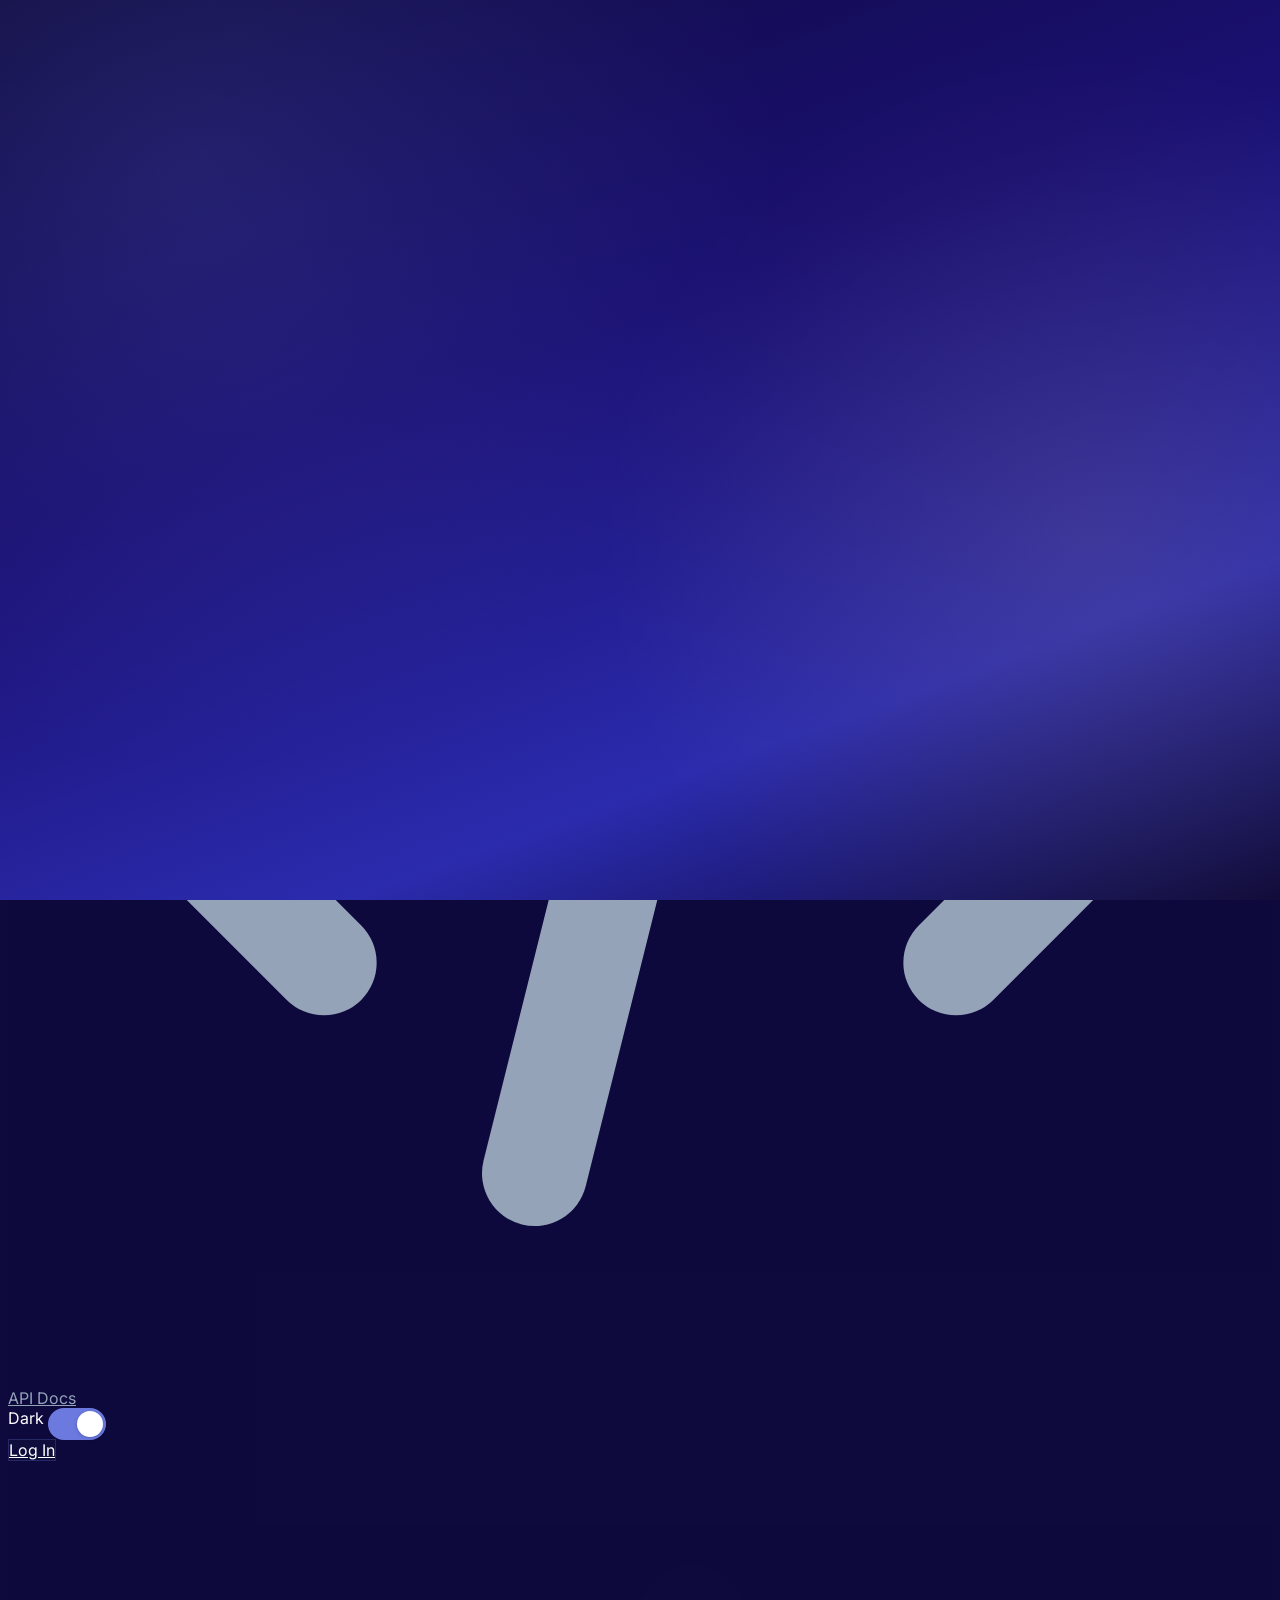
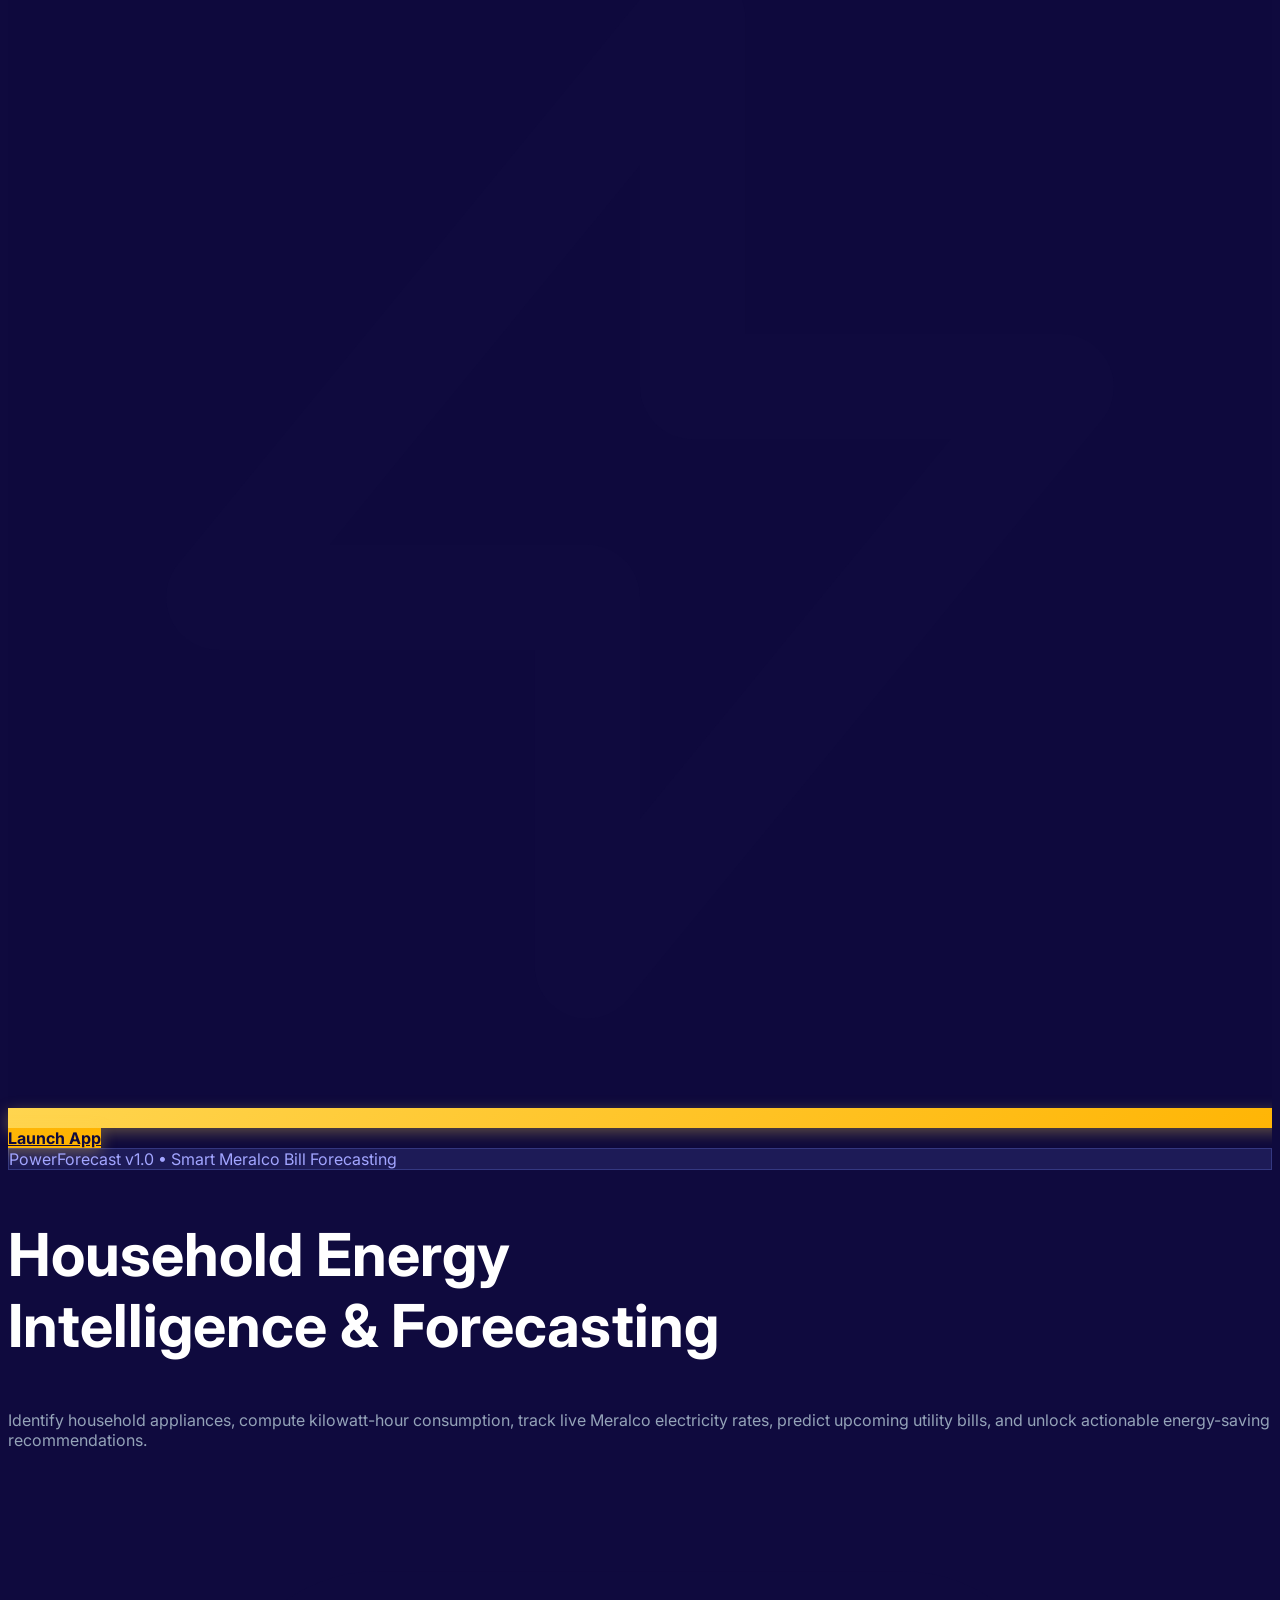
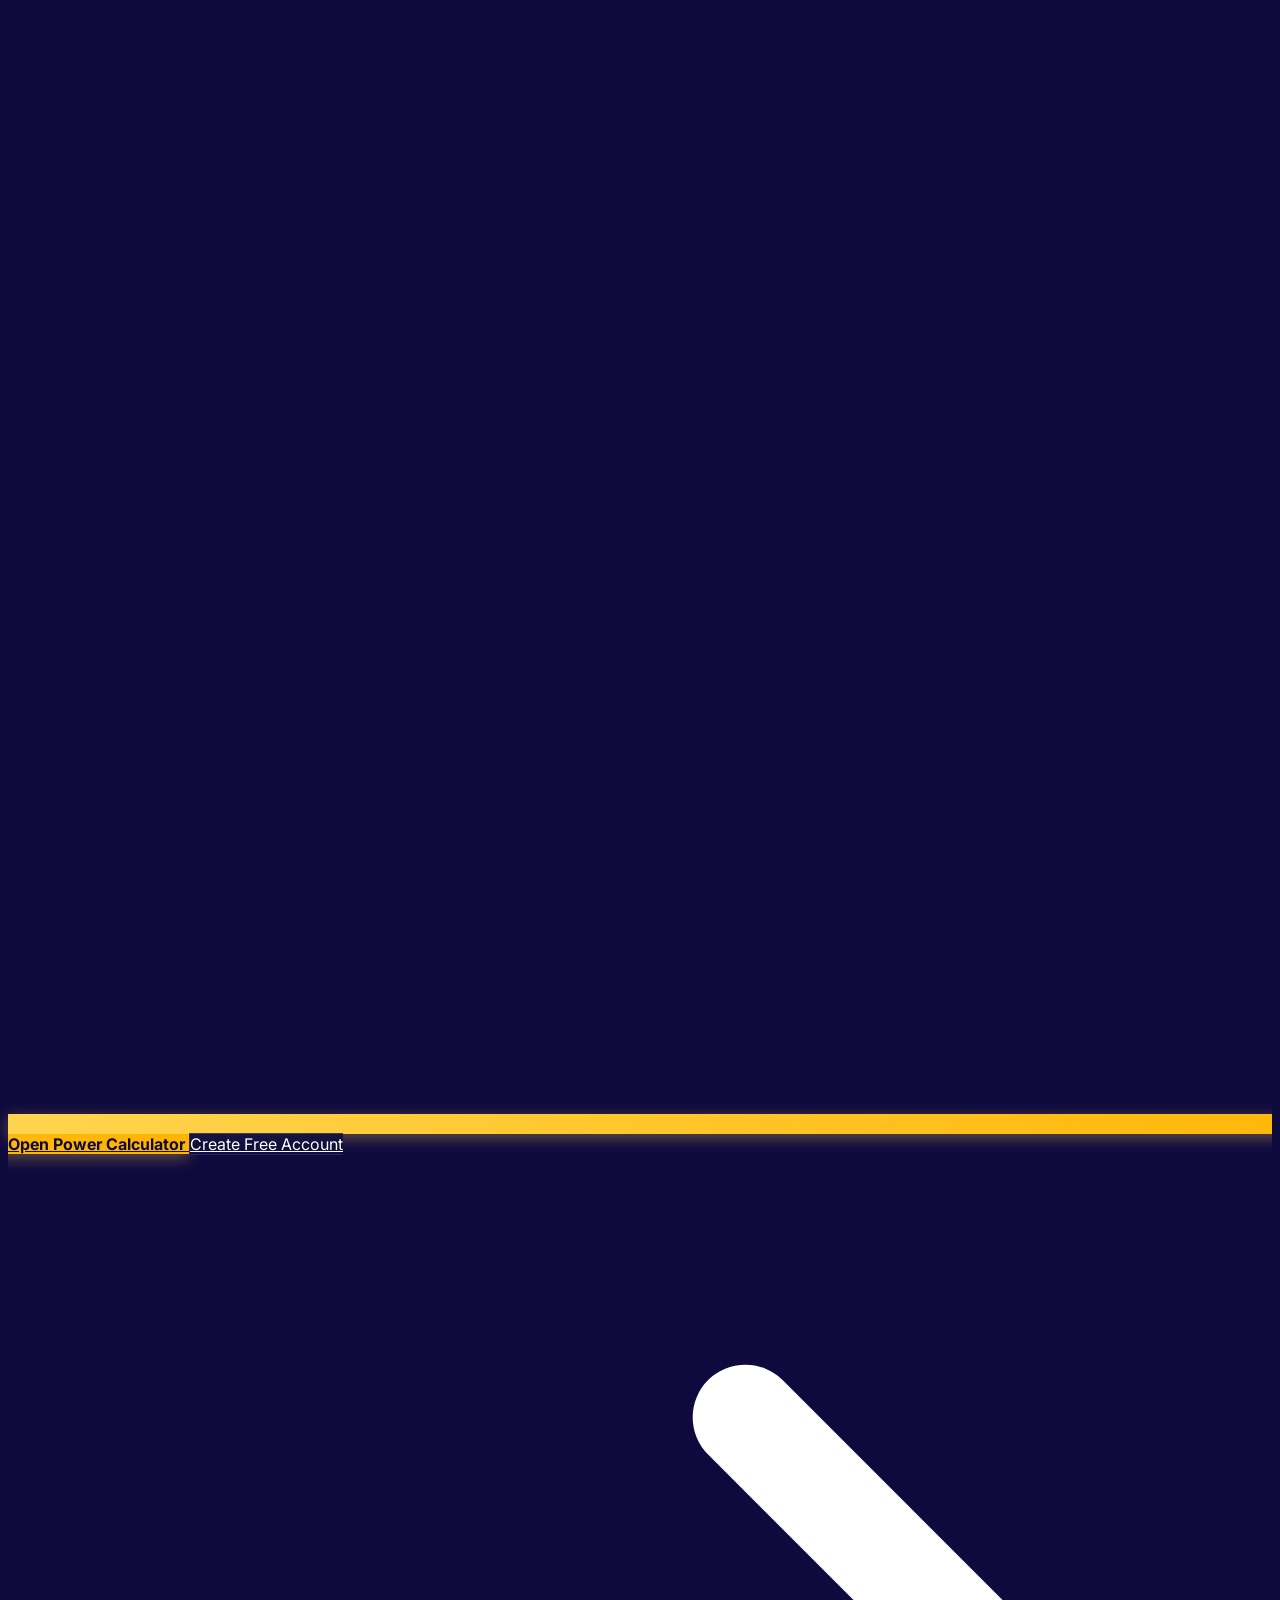
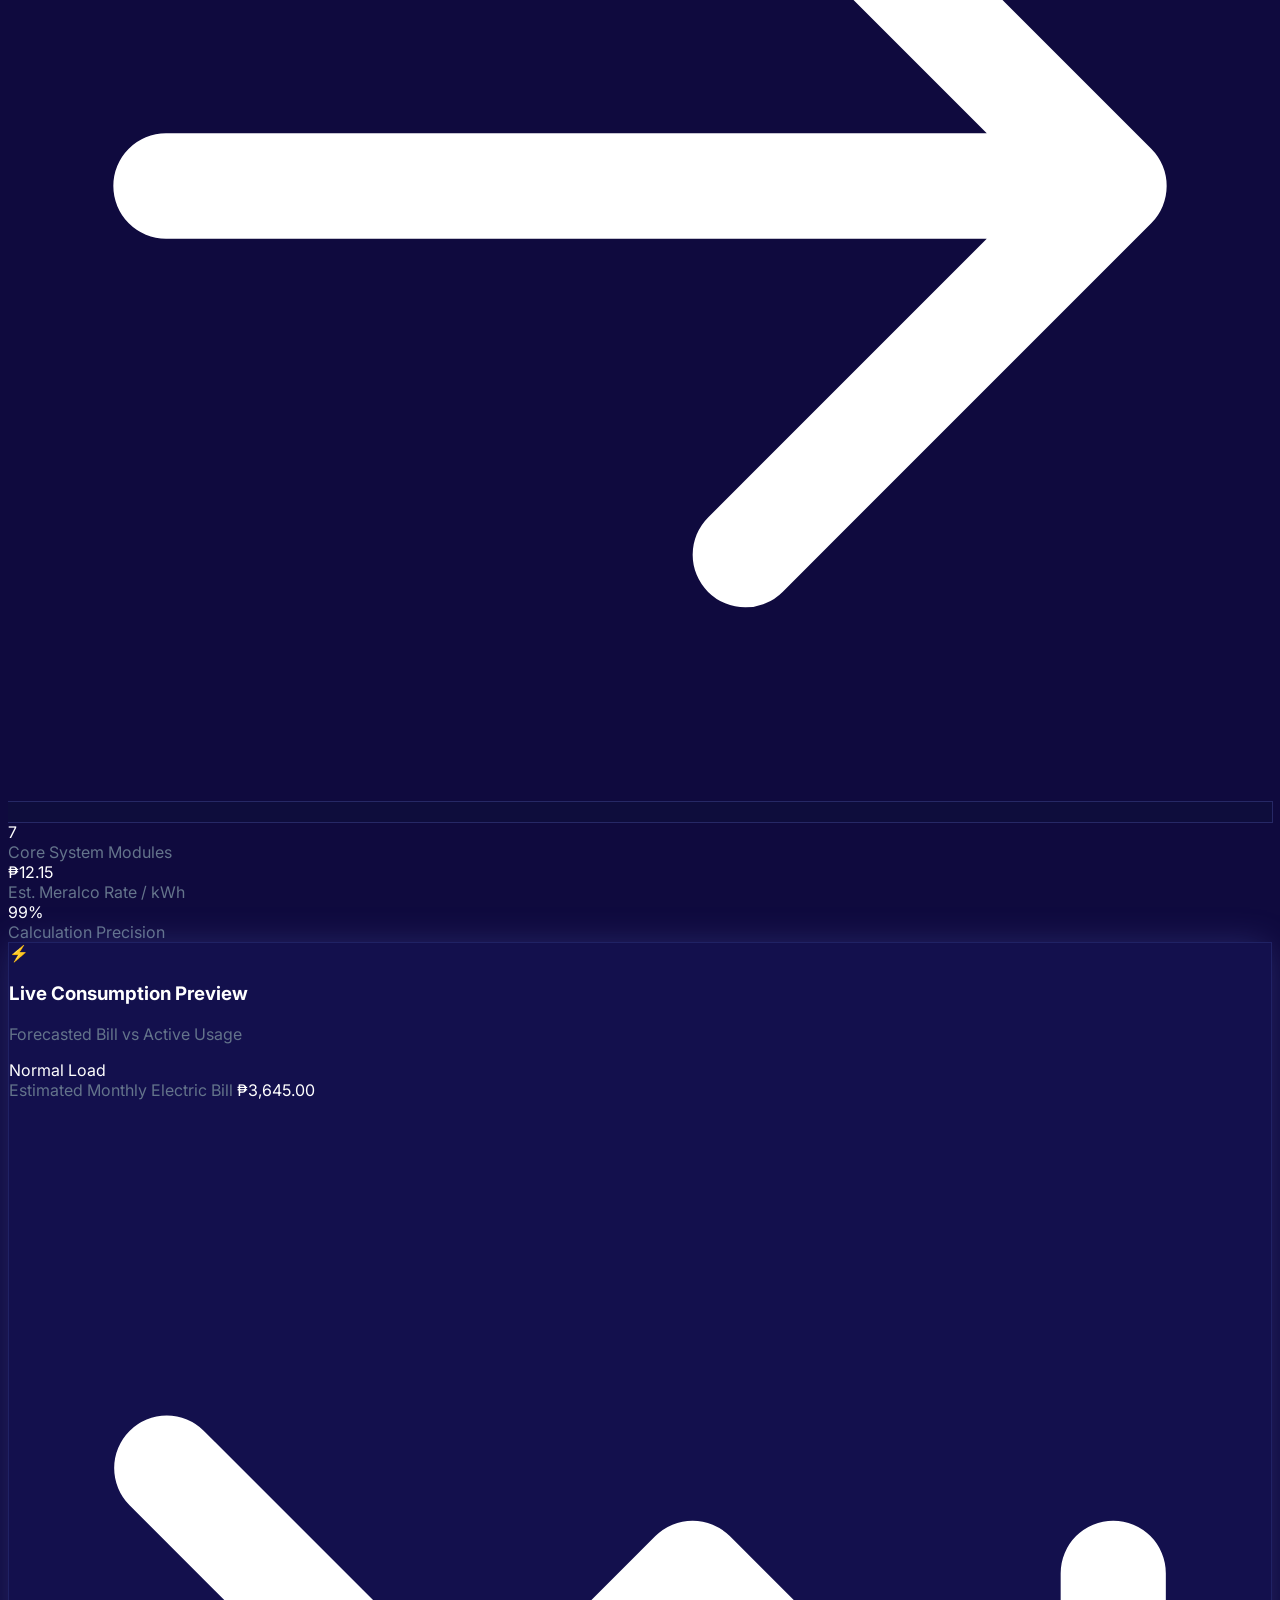
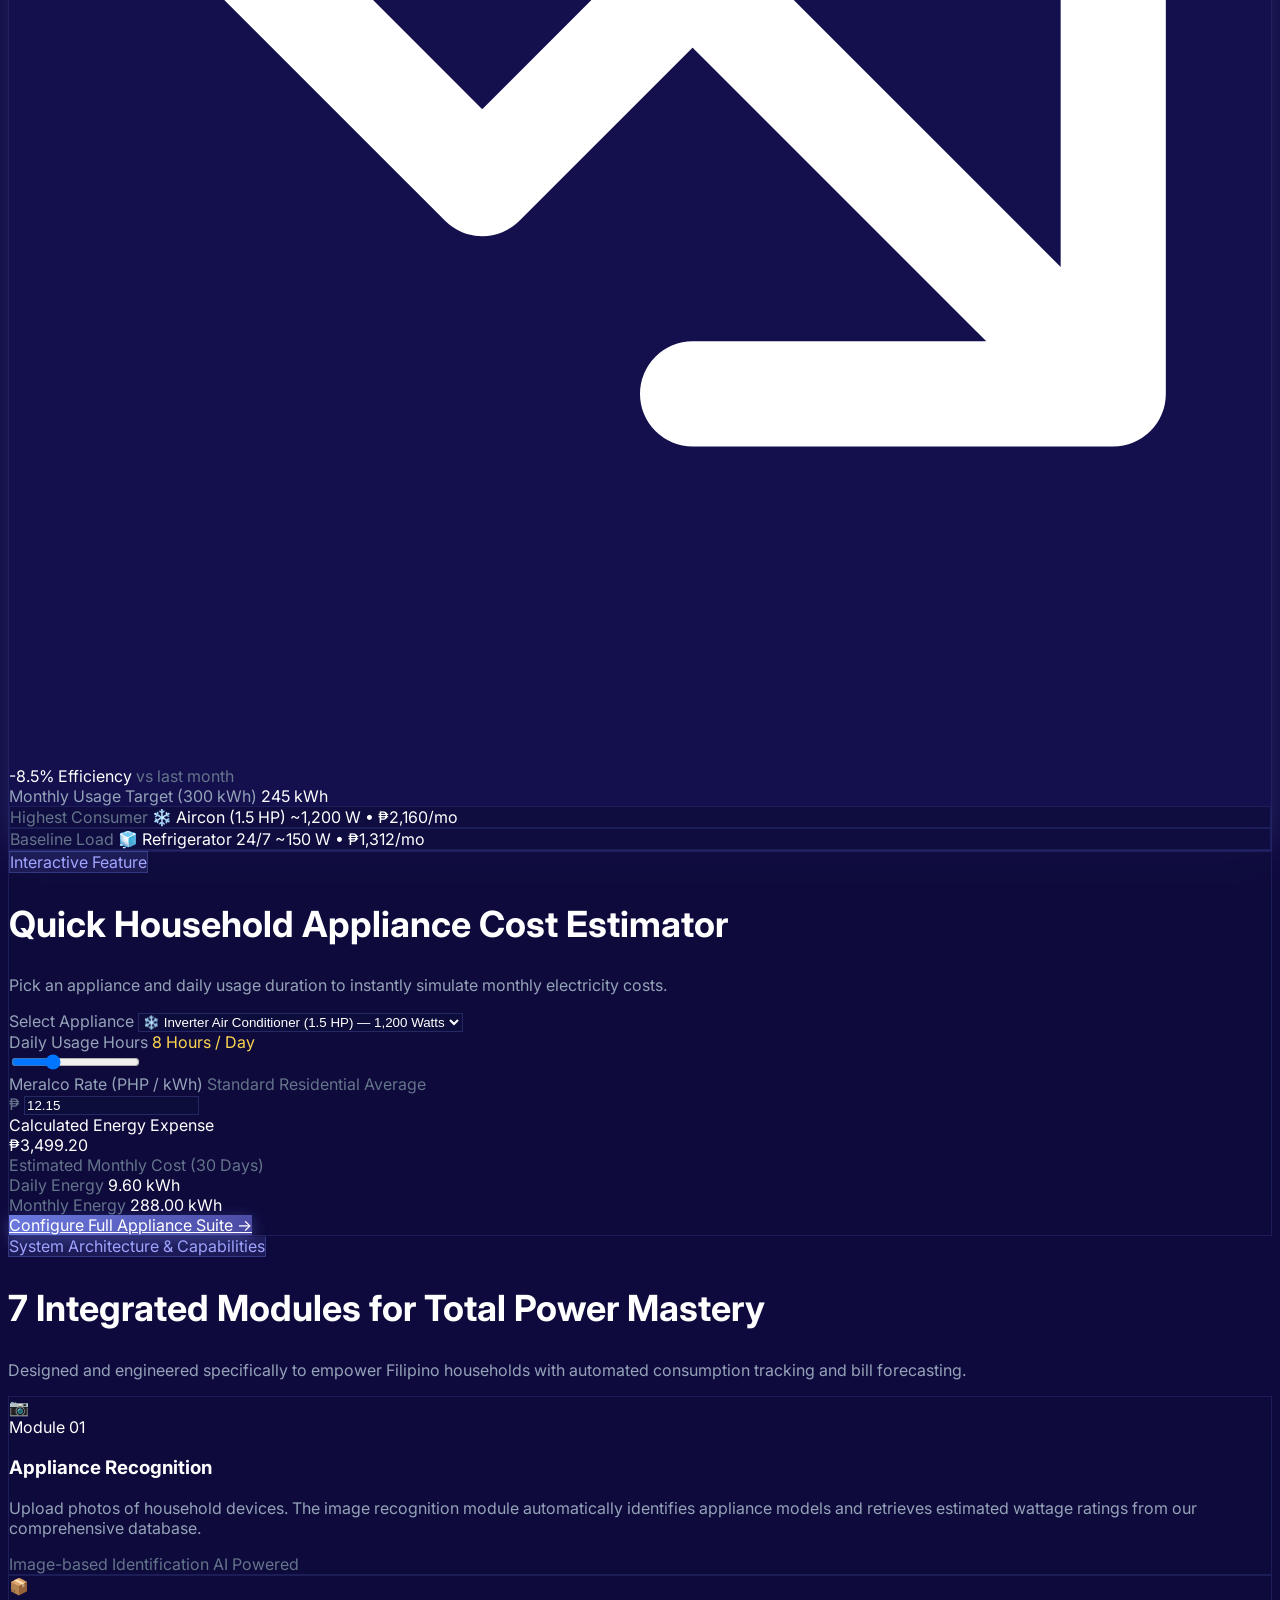
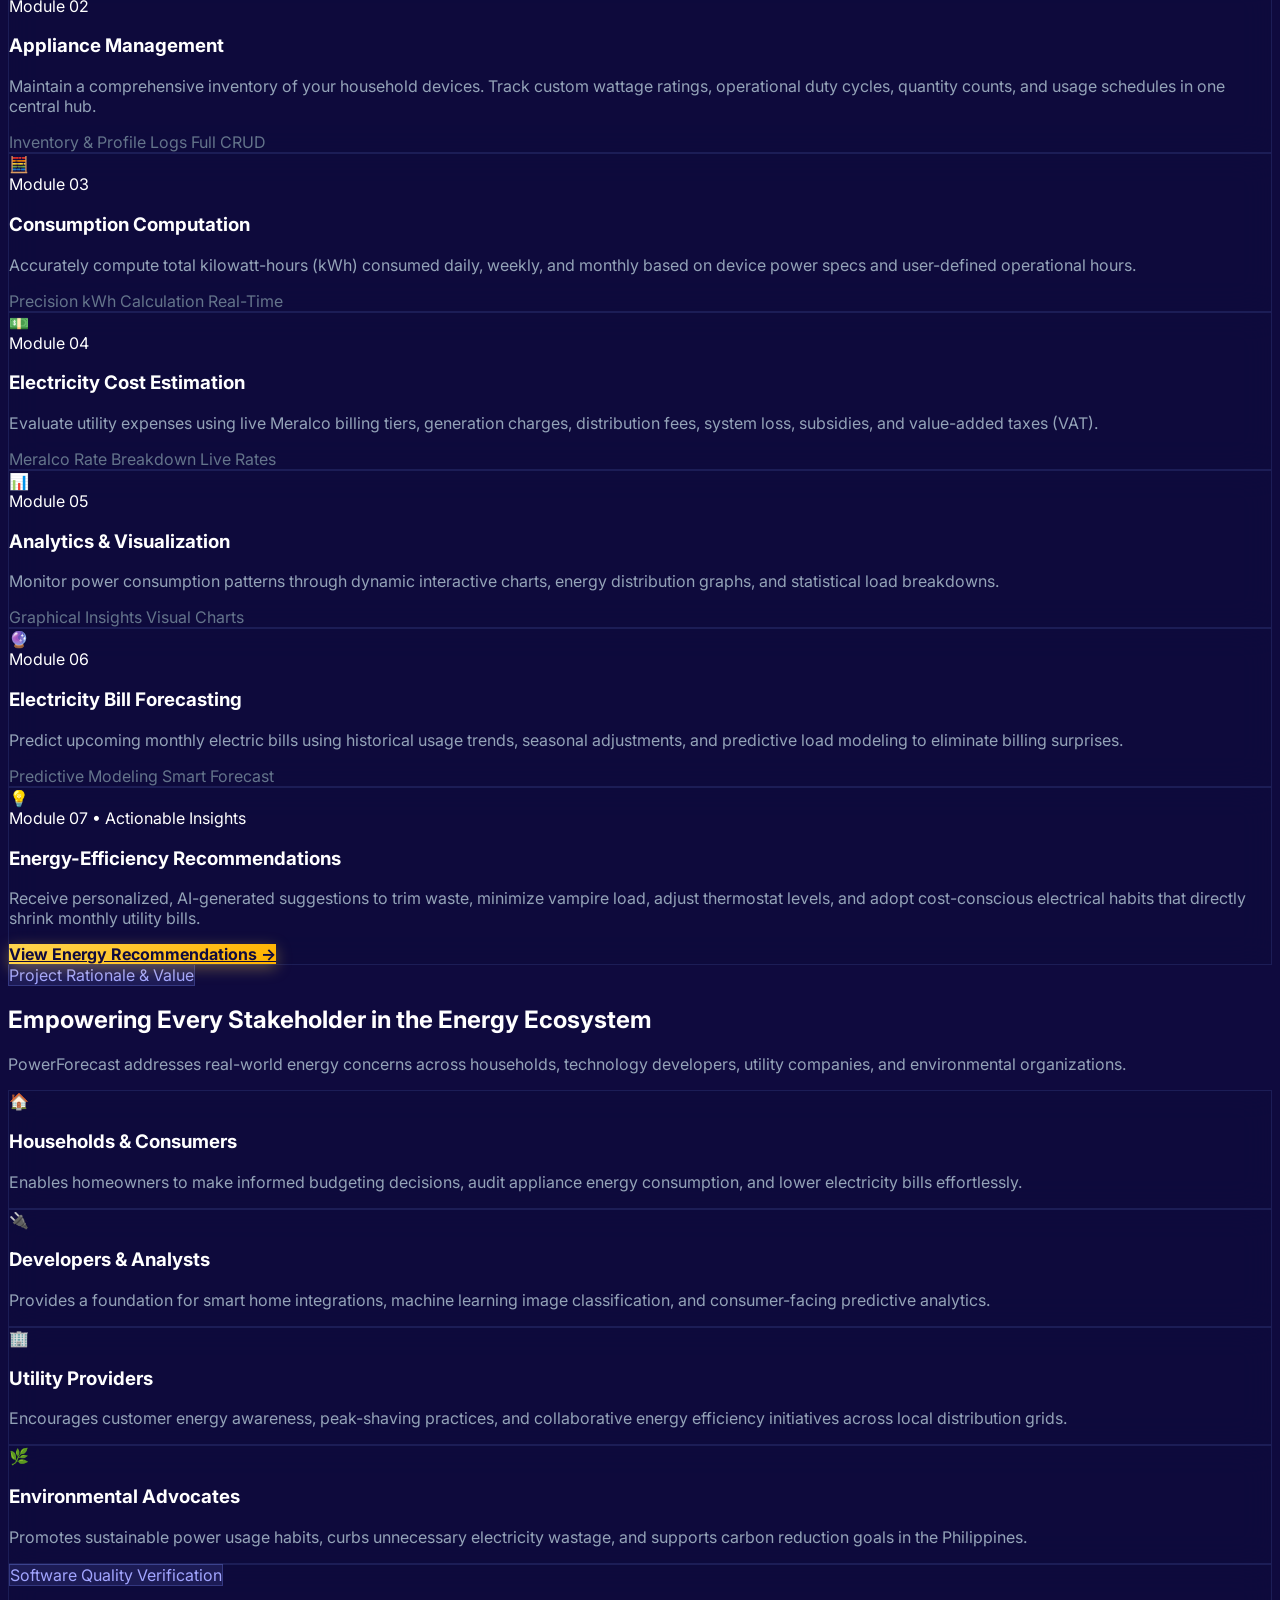
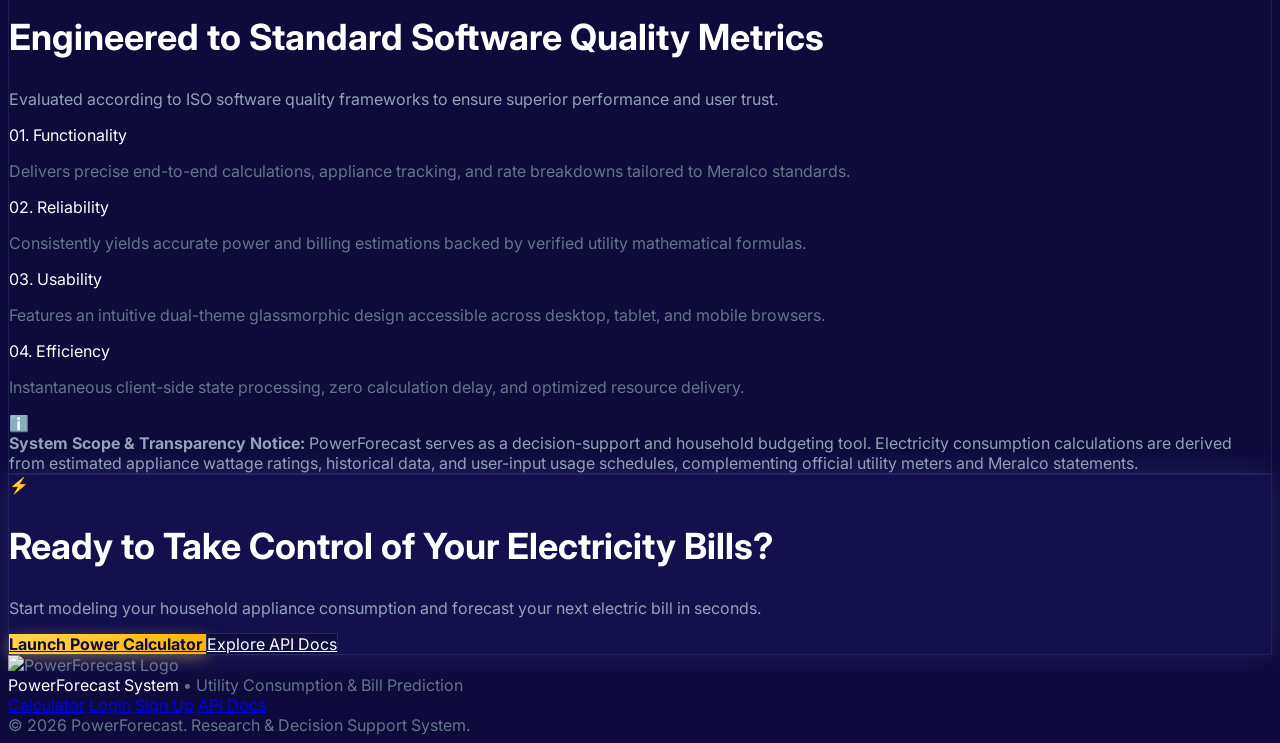
==== commit bc260da7: "1.9.4v - Fix JavaScript regex parsing syntax error in home.html to restore all click handlers and in" ====
--- a/index.html
+++ b/index.html
@@ -567,7 +567,7 @@
                     <div class="flex items-center justify-between pb-4 border-b border-slate-700/40 mb-6">
                         <div class="flex items-center gap-3">
                             <div class="w-10 h-10 rounded-xl bg-pf-500/20 flex items-center justify-center text-pf-400 font-bold">
-                                <svg class="w-4 h-4 inline-block text-amber-400 align-middle" fill="none" stroke="currentColor" viewBox="0 0 24 24" stroke-width="2"><path stroke-linecap="round" stroke-linejoin="round" d="M13 10V3L4 14h7v7l9-11h-7z"/></svg>
+                                ⚡
                             </div>
                             <div>
                                 <h3 class="text-base font-bold t-primary">Live Consumption Preview</h3>
@@ -615,14 +615,14 @@
                             <div class="p-3 rounded-xl glass-card text-left">
                                 <span class="text-xs t-muted block">Highest Consumer</span>
                                 <span class="text-sm font-bold t-primary flex items-center gap-1.5 mt-0.5">
-                                    Aircon (1.5 HP)
+                                    ❄️ Aircon (1.5 HP)
                                 </span>
                                 <span class="text-[11px] text-pf-400 font-semibold block mt-1">~1,200 W • ₱2,160/mo</span>
                             </div>
                             <div class="p-3 rounded-xl glass-card text-left">
                                 <span class="text-xs t-muted block">Baseline Load</span>
                                 <span class="text-sm font-bold t-primary flex items-center gap-1.5 mt-0.5">
-                                    Refrigerator 24/7
+                                    🧊 Refrigerator 24/7
                                 </span>
                                 <span class="text-[11px] text-pf-400 font-semibold block mt-1">~150 W • ₱1,312/mo</span>
                             </div>
@@ -649,13 +649,13 @@
                         <div>
                             <label class="block text-xs font-bold uppercase tracking-wider t-secondary mb-2">Select Appliance</label>
                             <select id="estimator-appliance" onchange="calculateEstimator()" class="w-full pf-input rounded-xl px-4 py-3 text-sm font-semibold">
-                                <option value="1200|Inverter Air Conditioner (1.5 HP)">Inverter Air Conditioner (1.5 HP) — 1,200 Watts</option>
-                                <option value="150|Two-Door Refrigerator (24/7)">Two-Door Refrigerator (24/7) — 150 Watts</option>
-                                <option value="75|Stand Electric Fan">Stand Electric Fan — 75 Watts</option>
-                                <option value="120|Smart LED Television 55″">Smart LED Television 55″ — 120 Watts</option>
-                                <option value="1800|Induction Cooker">Induction Cooker — 1,800 Watts</option>
-                                <option value="65|Laptop Computer">Laptop Computer — 65 Watts</option>
-                                <option value="12|LED Bulb Lighting (x4)"><svg class="w-4 h-4 inline-block text-amber-400 align-middle" fill="none" stroke="currentColor" viewBox="0 0 24 24" stroke-width="2"><path stroke-linecap="round" stroke-linejoin="round" d="M9.663 17h4.673M12 3v1m6.364 1.636l-.707.707M21 12h-1M4 12H3m3.343-5.657l-.707-.707m2.828 9.9a5 5 0 117.072 0l-.548.547A3.374 3.374 0 0014 18.469V19a2 2 0 01-2 2h-1a2 2 0 01-2-2v-.531c0-.895-.356-1.754-.988-2.386l-.548-.547z"/></svg> LED Lighting Setup — 48 Watts total</option>
+                                <option value="1200|Inverter Air Conditioner (1.5 HP)">❄️ Inverter Air Conditioner (1.5 HP) — 1,200 Watts</option>
+                                <option value="150|Two-Door Refrigerator (24/7)">🧊 Two-Door Refrigerator (24/7) — 150 Watts</option>
+                                <option value="75|Stand Electric Fan">🌀 Stand Electric Fan — 75 Watts</option>
+                                <option value="120|Smart LED Television 55″">📺 Smart LED Television 55″ — 120 Watts</option>
+                                <option value="1800|Induction Cooker">🍳 Induction Cooker — 1,800 Watts</option>
+                                <option value="65|Laptop Computer">💻 Laptop Computer — 65 Watts</option>
+                                <option value="12|LED Bulb Lighting (x4)">💡 LED Lighting Setup — 48 Watts total</option>
                             </select>
                         </div>
 
@@ -725,7 +725,7 @@
                 <div class="glass-card p-7 rounded-3xl flex flex-col justify-between group">
                     <div>
                         <div class="w-12 h-12 rounded-2xl bg-amber-500/10 border border-amber-500/30 flex items-center justify-center text-2xl mb-6 group-hover:scale-110 transition-transform">
-                            <svg class="w-4 h-4 inline-block text-amber-400 align-middle" fill="none" stroke="currentColor" viewBox="0 0 24 24" stroke-width="2"><path stroke-linecap="round" stroke-linejoin="round" d="M3 9a2 2 0 012-2h.93a2 2 0 001.664-.89l.812-1.22A2 2 0 0110.07 4h3.86a2 2 0 011.664.89l.812 1.22A2 2 0 0018.07 7H19a2 2 0 012 2v9a2 2 0 01-2 2H5a2 2 0 01-2-2V9z"/><path stroke-linecap="round" stroke-linejoin="round" d="M15 13a3 3 0 11-6 0 3 3 0 016 0z"/></svg>
+                            📷
                         </div>
                         <span class="text-xs font-bold uppercase tracking-wider text-amber-400 block mb-1">Module 01</span>
                         <h3 class="text-xl font-bold t-primary mb-3">Appliance Recognition</h3>
@@ -743,7 +743,7 @@
                 <div class="glass-card p-7 rounded-3xl flex flex-col justify-between group">
                     <div>
                         <div class="w-12 h-12 rounded-2xl bg-indigo-500/10 border border-indigo-500/30 flex items-center justify-center text-2xl mb-6 group-hover:scale-110 transition-transform">
-                            <svg class="w-4 h-4 inline-block text-indigo-400" fill="none" stroke="currentColor" viewBox="0 0 24 24" stroke-width="2"><path stroke-linecap="round" stroke-linejoin="round" d="M20 7l-8-4-8 4m16 0l-8 4m8-4v10l-8 4m0-10L4 7m8 4v10M4 7v10l8 4"/></svg>
+                            📦
                         </div>
                         <span class="text-xs font-bold uppercase tracking-wider text-pf-400 block mb-1">Module 02</span>
                         <h3 class="text-xl font-bold t-primary mb-3">Appliance Management</h3>
@@ -761,7 +761,7 @@
                 <div class="glass-card p-7 rounded-3xl flex flex-col justify-between group">
                     <div>
                         <div class="w-12 h-12 rounded-2xl bg-emerald-500/10 border border-emerald-500/30 flex items-center justify-center text-2xl mb-6 group-hover:scale-110 transition-transform">
-                            <svg class="w-4 h-4 inline-block text-indigo-400 align-middle" fill="none" stroke="currentColor" viewBox="0 0 24 24" stroke-width="2"><path stroke-linecap="round" stroke-linejoin="round" d="M9 7h6m-6 4h6m-6 4h6M6 20h12a2 2 0 002-2V6a2 2 0 00-2-2H6a2 2 0 00-2 2v12a2 2 0 002 2z"/></svg>
+                            🧮
                         </div>
                         <span class="text-xs font-bold uppercase tracking-wider text-emerald-400 block mb-1">Module 03</span>
                         <h3 class="text-xl font-bold t-primary mb-3">Consumption Computation</h3>
@@ -779,7 +779,7 @@
                 <div class="glass-card p-7 rounded-3xl flex flex-col justify-between group">
                     <div>
                         <div class="w-12 h-12 rounded-2xl bg-sky-500/10 border border-sky-500/30 flex items-center justify-center text-2xl mb-6 group-hover:scale-110 transition-transform">
-                            <svg class="w-4 h-4 inline-block text-emerald-400 align-middle" fill="none" stroke="currentColor" viewBox="0 0 24 24" stroke-width="2"><path stroke-linecap="round" stroke-linejoin="round" d="M12 8c-1.657 0-3 .895-3 2s1.343 2 3 2 3 .895 3 2-1.343 2-3 2m0-8c1.11 0 2.08.402 2.599 1M12 8V7m0 1v8m0 0v1m0-1c-1.11 0-2.08-.402-2.599-1M21 12a9 9 0 11-18 0 9 9 0 0118 0z"/></svg>
+                            💵
                         </div>
                         <span class="text-xs font-bold uppercase tracking-wider text-sky-400 block mb-1">Module 04</span>
                         <h3 class="text-xl font-bold t-primary mb-3">Electricity Cost Estimation</h3>
@@ -797,7 +797,7 @@
                 <div class="glass-card p-7 rounded-3xl flex flex-col justify-between group">
                     <div>
                         <div class="w-12 h-12 rounded-2xl bg-purple-500/10 border border-purple-500/30 flex items-center justify-center text-2xl mb-6 group-hover:scale-110 transition-transform">
-                            <svg class="w-4 h-4 inline-block text-blue-400 align-middle" fill="none" stroke="currentColor" viewBox="0 0 24 24" stroke-width="2"><path stroke-linecap="round" stroke-linejoin="round" d="M9 19v-6a2 2 0 00-2-2H5a2 2 0 00-2 2v6a2 2 0 002 2h2a2 2 0 002-2zm0 0V9a2 2 0 012-2h2a2 2 0 012 2v10m-6 0a2 2 0 002 2h2a2 2 0 002-2m0 0V5a2 2 0 012-2h2a2 2 0 012 2v14a2 2 0 01-2 2h-2a2 2 0 01-2-2z"/></svg>
+                            📊
                         </div>
                         <span class="text-xs font-bold uppercase tracking-wider text-purple-400 block mb-1">Module 05</span>
                         <h3 class="text-xl font-bold t-primary mb-3">Analytics & Visualization</h3>
@@ -815,7 +815,7 @@
                 <div class="glass-card p-7 rounded-3xl flex flex-col justify-between group">
                     <div>
                         <div class="w-12 h-12 rounded-2xl bg-rose-500/10 border border-rose-500/30 flex items-center justify-center text-2xl mb-6 group-hover:scale-110 transition-transform">
-                            <svg class="w-4 h-4 inline-block text-purple-400 align-middle" fill="none" stroke="currentColor" viewBox="0 0 24 24" stroke-width="2"><path stroke-linecap="round" stroke-linejoin="round" d="M13 10V3L4 14h7v7l9-11h-7z"/></svg>
+                            🔮
                         </div>
                         <span class="text-xs font-bold uppercase tracking-wider text-rose-400 block mb-1">Module 06</span>
                         <h3 class="text-xl font-bold t-primary mb-3">Electricity Bill Forecasting</h3>
@@ -833,7 +833,7 @@
                 <div class="glass-card p-7 rounded-3xl lg:col-span-3 flex flex-col sm:flex-row items-start sm:items-center justify-between gap-6 group">
                     <div class="flex items-start gap-5 max-w-3xl">
                         <div class="w-14 h-14 rounded-2xl bg-yellow-500/10 border border-yellow-500/30 flex items-center justify-center text-3xl flex-shrink-0 group-hover:scale-110 transition-transform">
-                            <svg class="w-4 h-4 inline-block text-amber-400 align-middle" fill="none" stroke="currentColor" viewBox="0 0 24 24" stroke-width="2"><path stroke-linecap="round" stroke-linejoin="round" d="M9.663 17h4.673M12 3v1m6.364 1.636l-.707.707M21 12h-1M4 12H3m3.343-5.657l-.707-.707m2.828 9.9a5 5 0 117.072 0l-.548.547A3.374 3.374 0 0014 18.469V19a2 2 0 01-2 2h-1a2 2 0 01-2-2v-.531c0-.895-.356-1.754-.988-2.386l-.548-.547z"/></svg>
+                            💡
                         </div>
                         <div>
                             <span class="text-xs font-bold uppercase tracking-wider text-amber-400 block mb-1">Module 07 • Actionable Insights</span>
@@ -866,7 +866,7 @@
 
             <div class="grid grid-cols-1 md:grid-cols-2 lg:grid-cols-4 gap-6">
                 <div class="glass-card p-6 rounded-2xl">
-                    <div class="text-3xl mb-4"><svg class="w-8 h-8 text-indigo-400 mx-auto" fill="none" stroke="currentColor" viewBox="0 0 24 24" stroke-width="2"><path stroke-linecap="round" stroke-linejoin="round" d="M3 12l2-2m0 0l7-7 7 7M5 10v10a1 1 0 001 1h3m10-11l2 2m-2-2v10a1 1 0 01-1 1h-3m-6 0a1 1 0 00-1-1v-4a1 1 0 011-1h2a1 1 0 011 1v4a1 1 0 001 1m-6 0h6"/></svg></div>
+                    <div class="text-3xl mb-4">🏠</div>
                     <h3 class="text-lg font-bold t-primary mb-2">Households & Consumers</h3>
                     <p class="text-xs t-secondary leading-relaxed">
                         Enables homeowners to make informed budgeting decisions, audit appliance energy consumption, and lower electricity bills effortlessly.
@@ -874,7 +874,7 @@
                 </div>
 
                 <div class="glass-card p-6 rounded-2xl">
-                    <div class="text-3xl mb-4"><svg class="w-4 h-4 inline-block text-indigo-400 align-middle" fill="none" stroke="currentColor" viewBox="0 0 24 24" stroke-width="2"><path stroke-linecap="round" stroke-linejoin="round" d="M13 10V3L4 14h7v7l9-11h-7z"/></svg></div>
+                    <div class="text-3xl mb-4">🔌</div>
                     <h3 class="text-lg font-bold t-primary mb-2">Developers & Analysts</h3>
                     <p class="text-xs t-secondary leading-relaxed">
                         Provides a foundation for smart home integrations, machine learning image classification, and consumer-facing predictive analytics.
@@ -882,7 +882,7 @@
                 </div>
 
                 <div class="glass-card p-6 rounded-2xl">
-                    <div class="text-3xl mb-4"><svg class="w-4 h-4 inline-block text-indigo-400 align-middle" fill="none" stroke="currentColor" viewBox="0 0 24 24" stroke-width="2"><path stroke-linecap="round" stroke-linejoin="round" d="M19 21V5a2 2 0 00-2-2H7a2 2 0 00-2 2v16m14 0h2m-2 0h-5m-9 0H3m2 0h5m0 0v-5a1 1 0 011-1h2a1 1 0 011 1v5m-4 0h4"/></svg></div>
+                    <div class="text-3xl mb-4">🏢</div>
                     <h3 class="text-lg font-bold t-primary mb-2">Utility Providers</h3>
                     <p class="text-xs t-secondary leading-relaxed">
                         Encourages customer energy awareness, peak-shaving practices, and collaborative energy efficiency initiatives across local distribution grids.
@@ -890,7 +890,7 @@
                 </div>
 
                 <div class="glass-card p-6 rounded-2xl">
-                    <div class="text-3xl mb-4"><svg class="w-4 h-4 inline-block text-emerald-400 align-middle" fill="none" stroke="currentColor" viewBox="0 0 24 24" stroke-width="2"><path stroke-linecap="round" stroke-linejoin="round" d="M12 19l9 2-9-18-9 18 9-2zm0 0v-8"/></svg></div>
+                    <div class="text-3xl mb-4">🌿</div>
                     <h3 class="text-lg font-bold t-primary mb-2">Environmental Advocates</h3>
                     <p class="text-xs t-secondary leading-relaxed">
                         Promotes sustainable power usage habits, curbs unnecessary electricity wastage, and supports carbon reduction goals in the Philippines.
@@ -947,7 +947,7 @@
         <section class="max-w-7xl mx-auto px-4 sm:px-6 lg:px-8 py-16">
             <div class="glow-card p-10 sm:p-14 rounded-3xl text-center relative overflow-hidden flex flex-col items-center">
                 <div class="w-16 h-16 rounded-2xl bg-amber-500/20 border border-amber-500/40 flex items-center justify-center text-3xl mb-6">
-                    <svg class="w-4 h-4 inline-block text-amber-400 align-middle" fill="none" stroke="currentColor" viewBox="0 0 24 24" stroke-width="2"><path stroke-linecap="round" stroke-linejoin="round" d="M13 10V3L4 14h7v7l9-11h-7z"/></svg>
+                    ⚡
                 </div>
                 <h2 class="font-black t-primary max-w-2xl section-heading">
                     Ready to Take Control of Your Electricity Bills?
